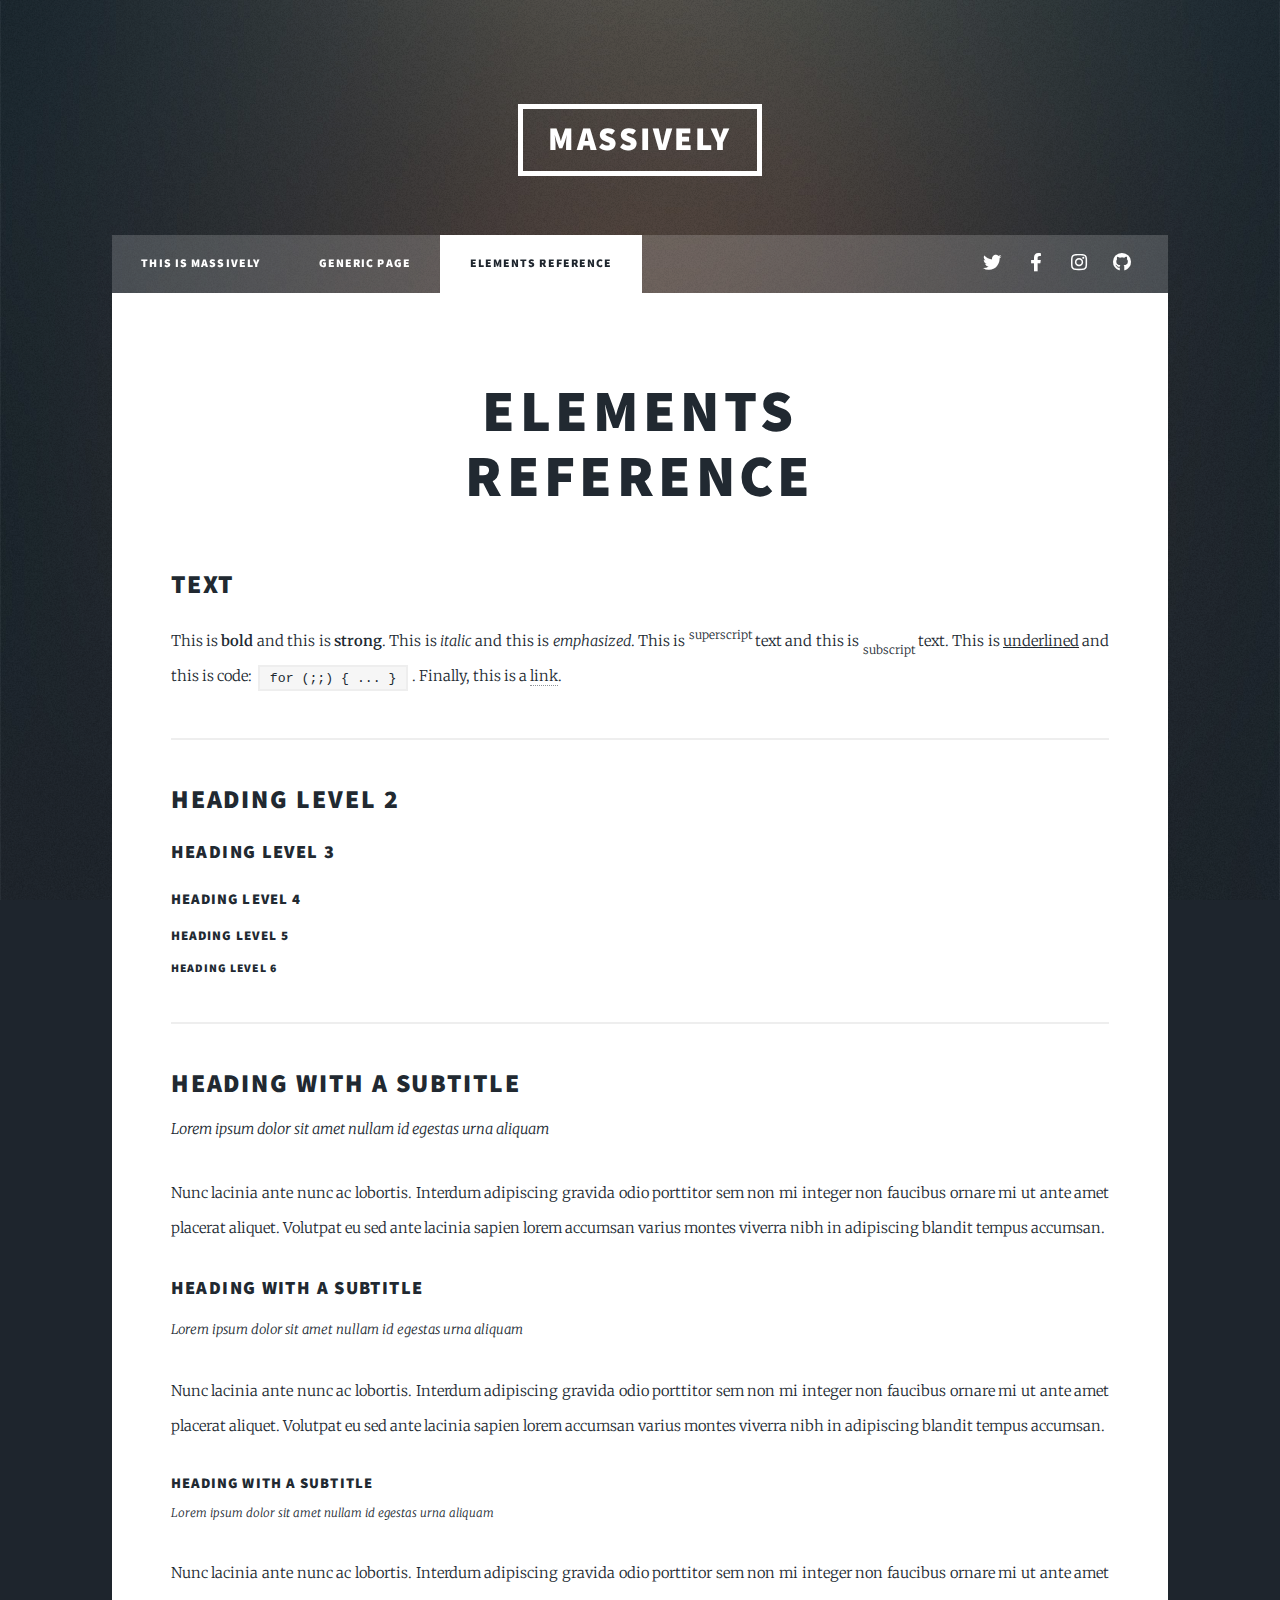
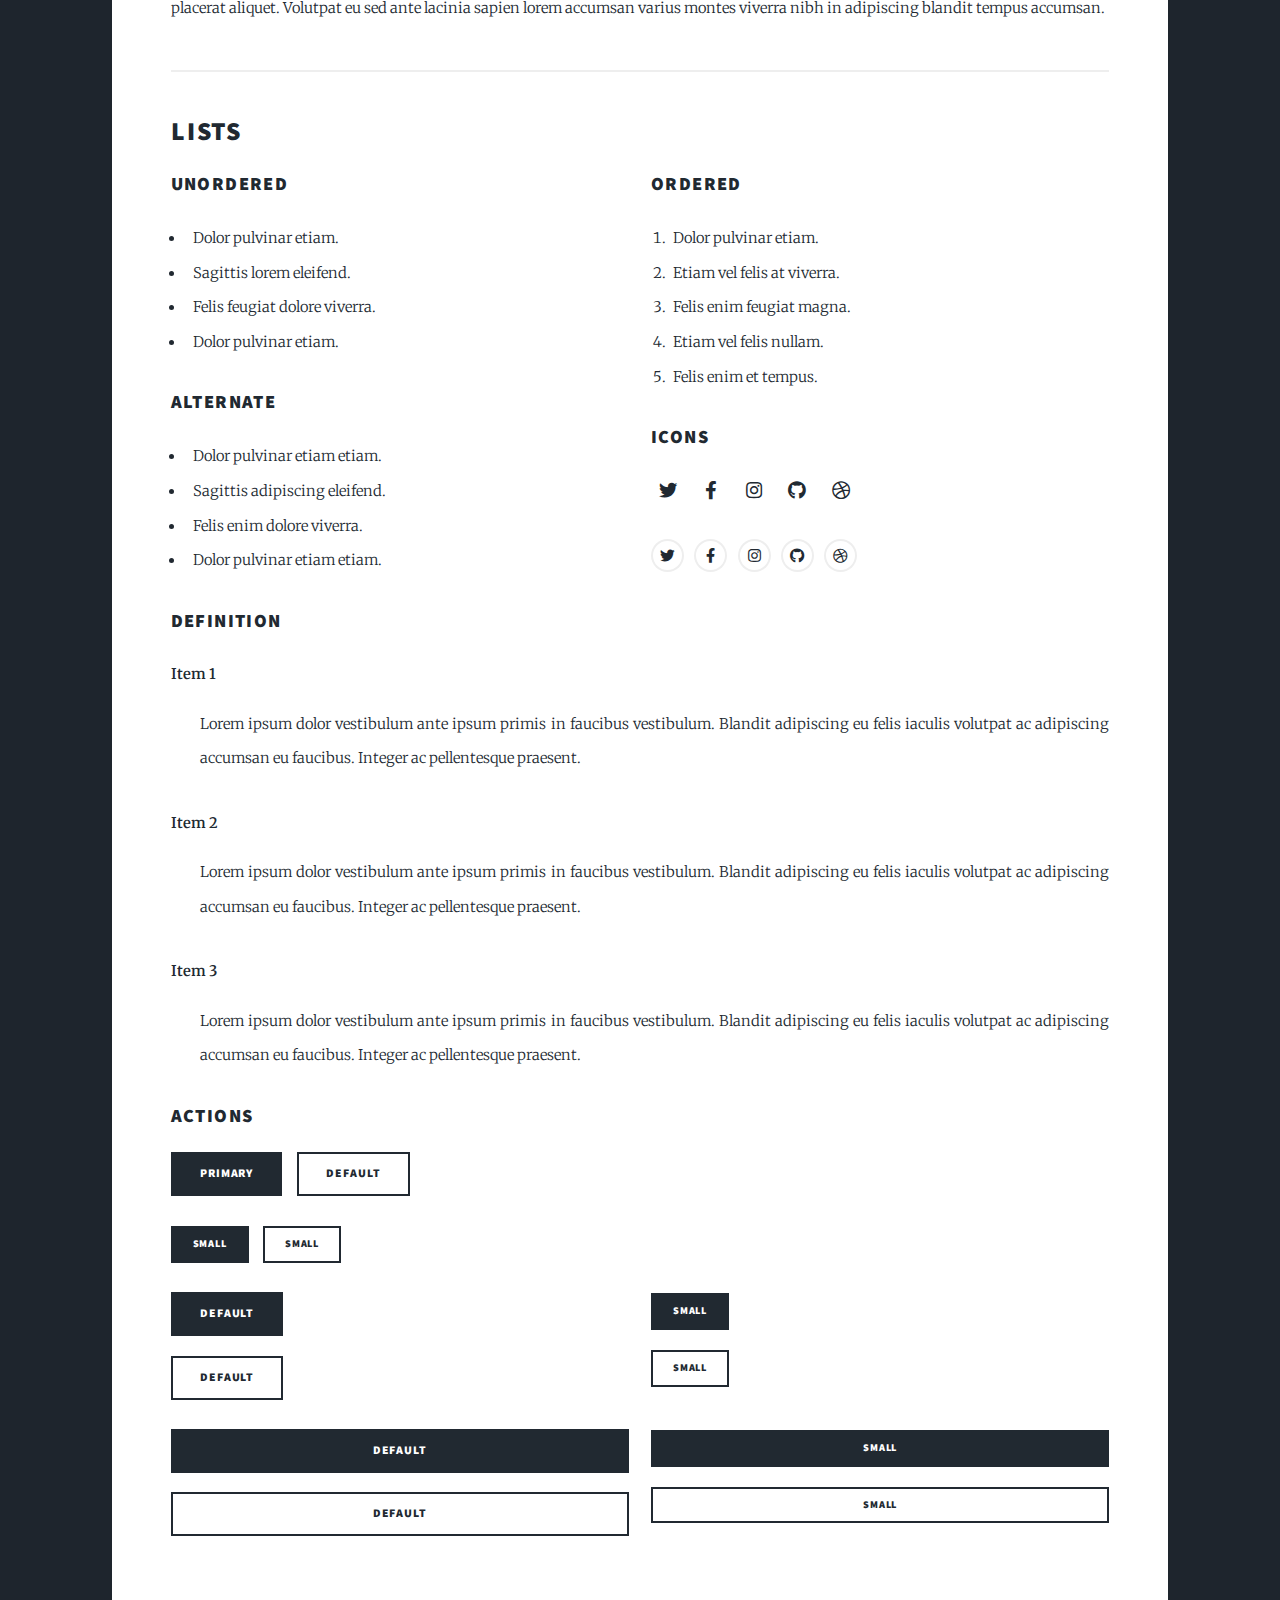
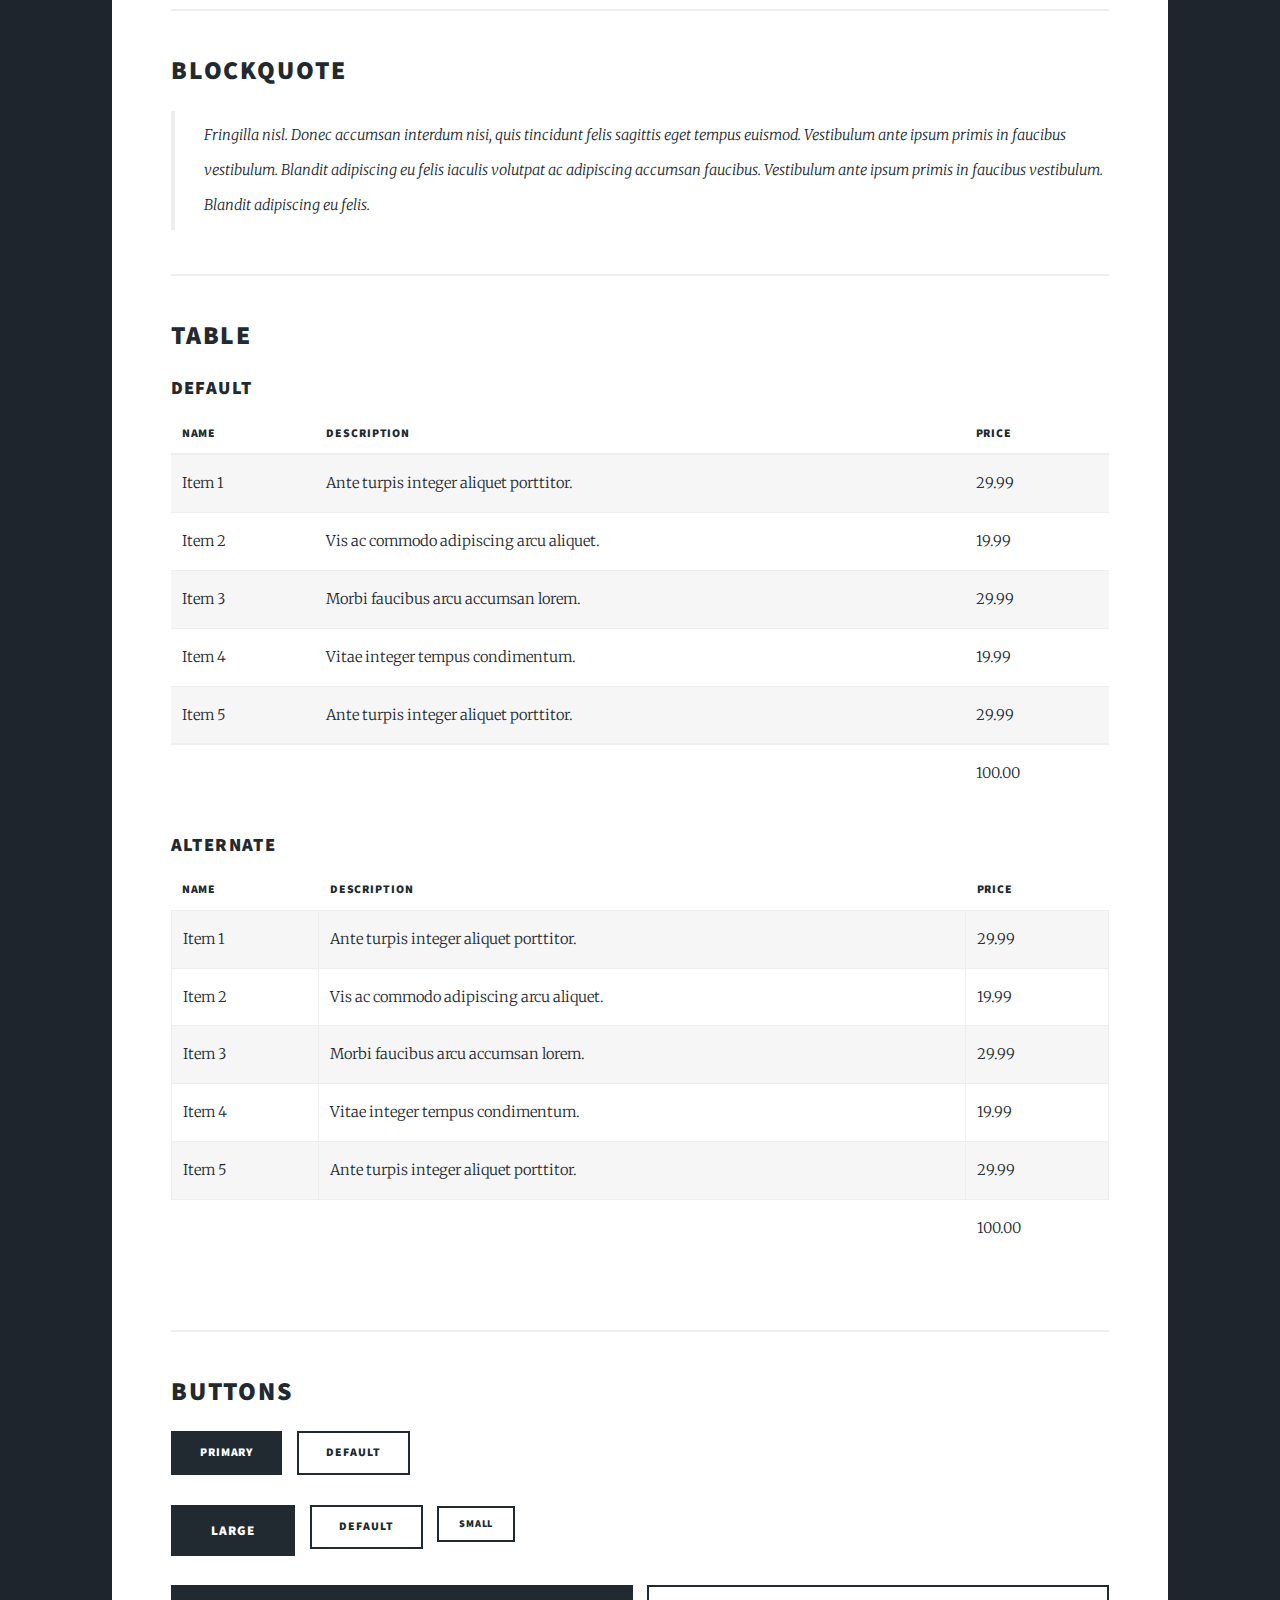
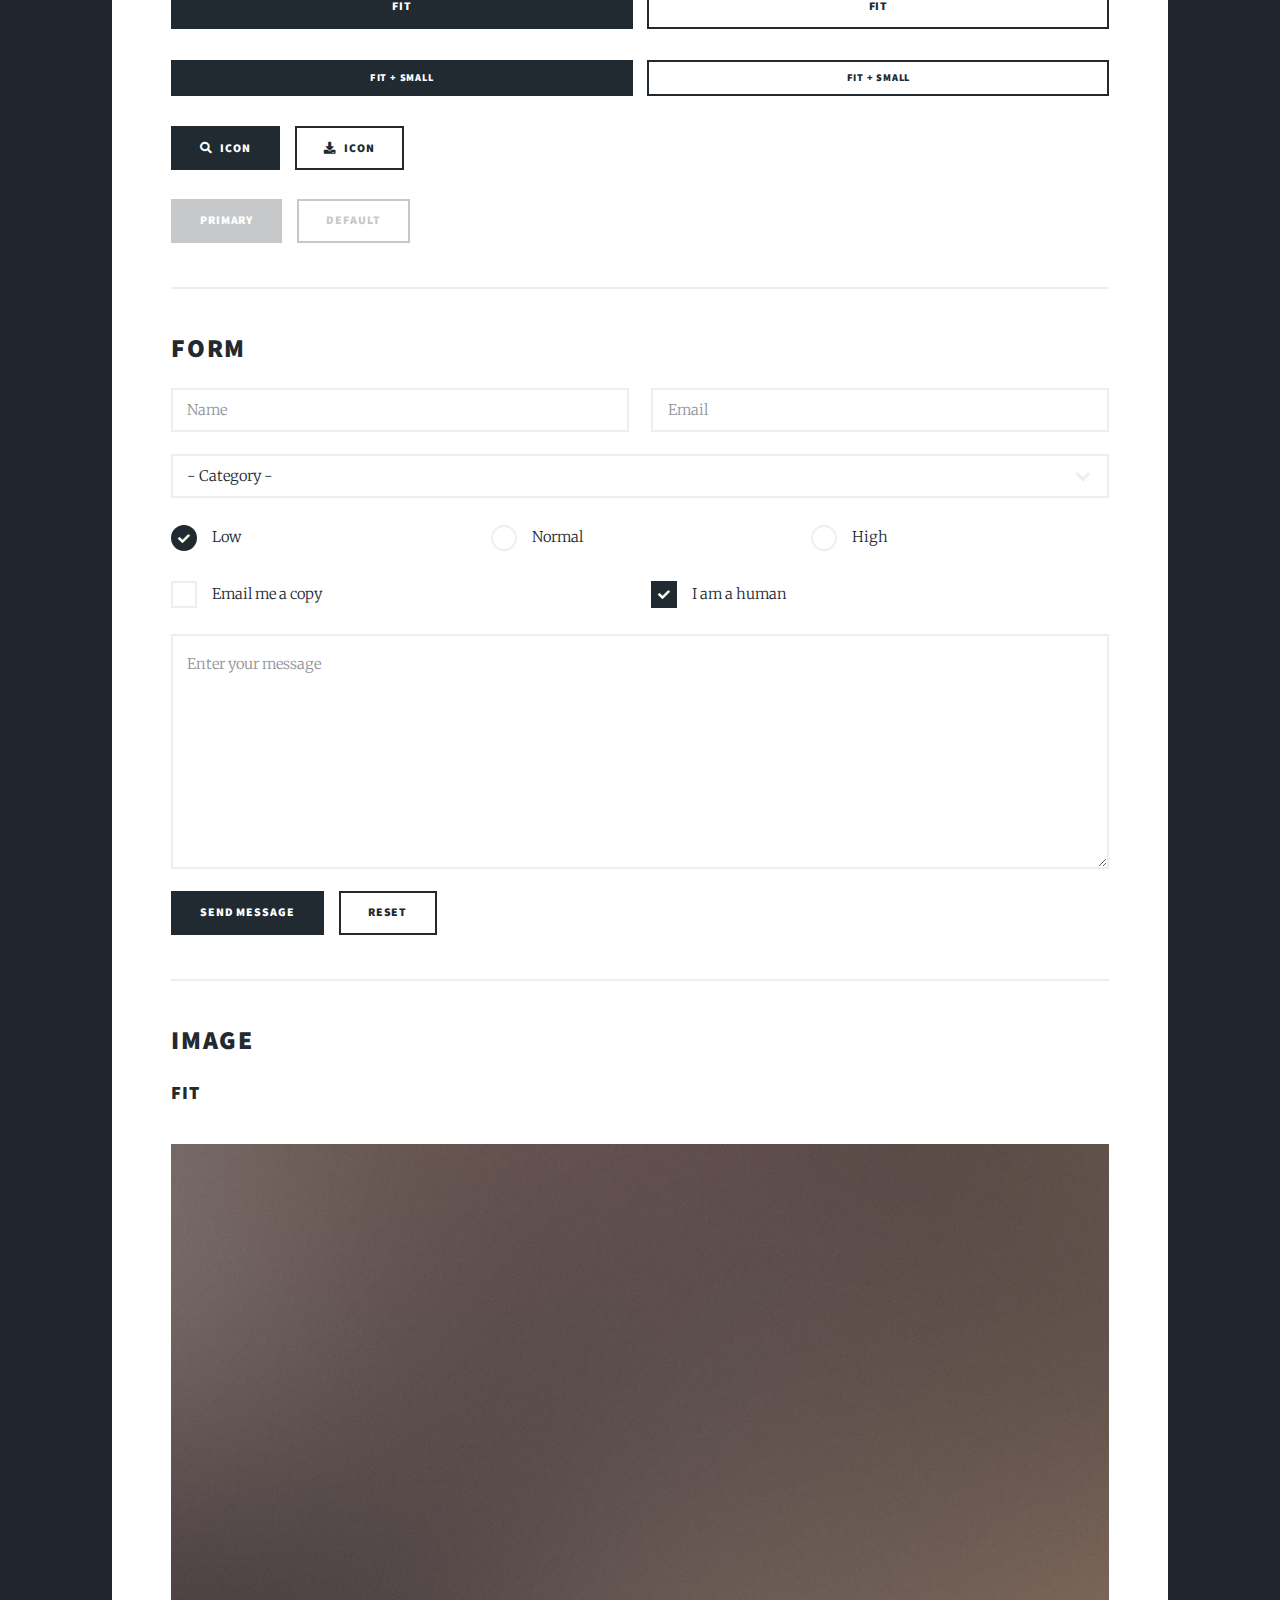
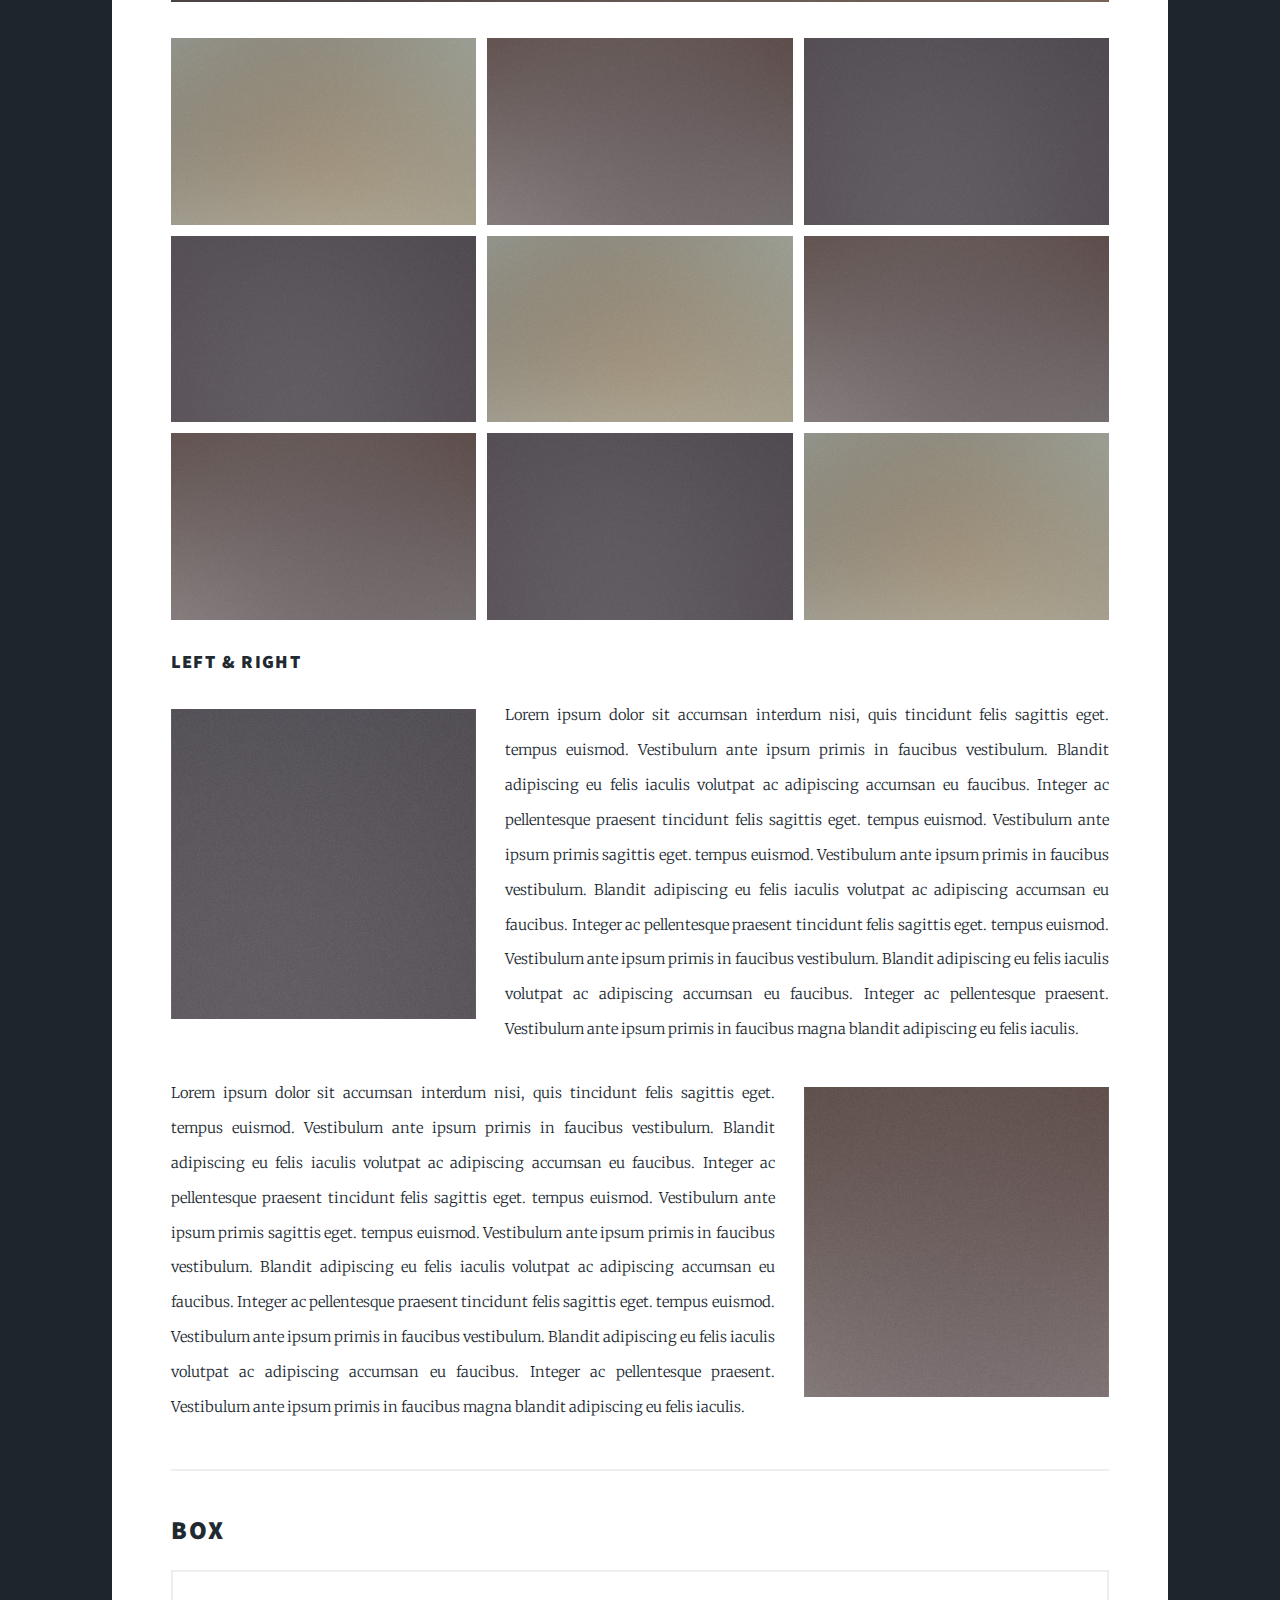
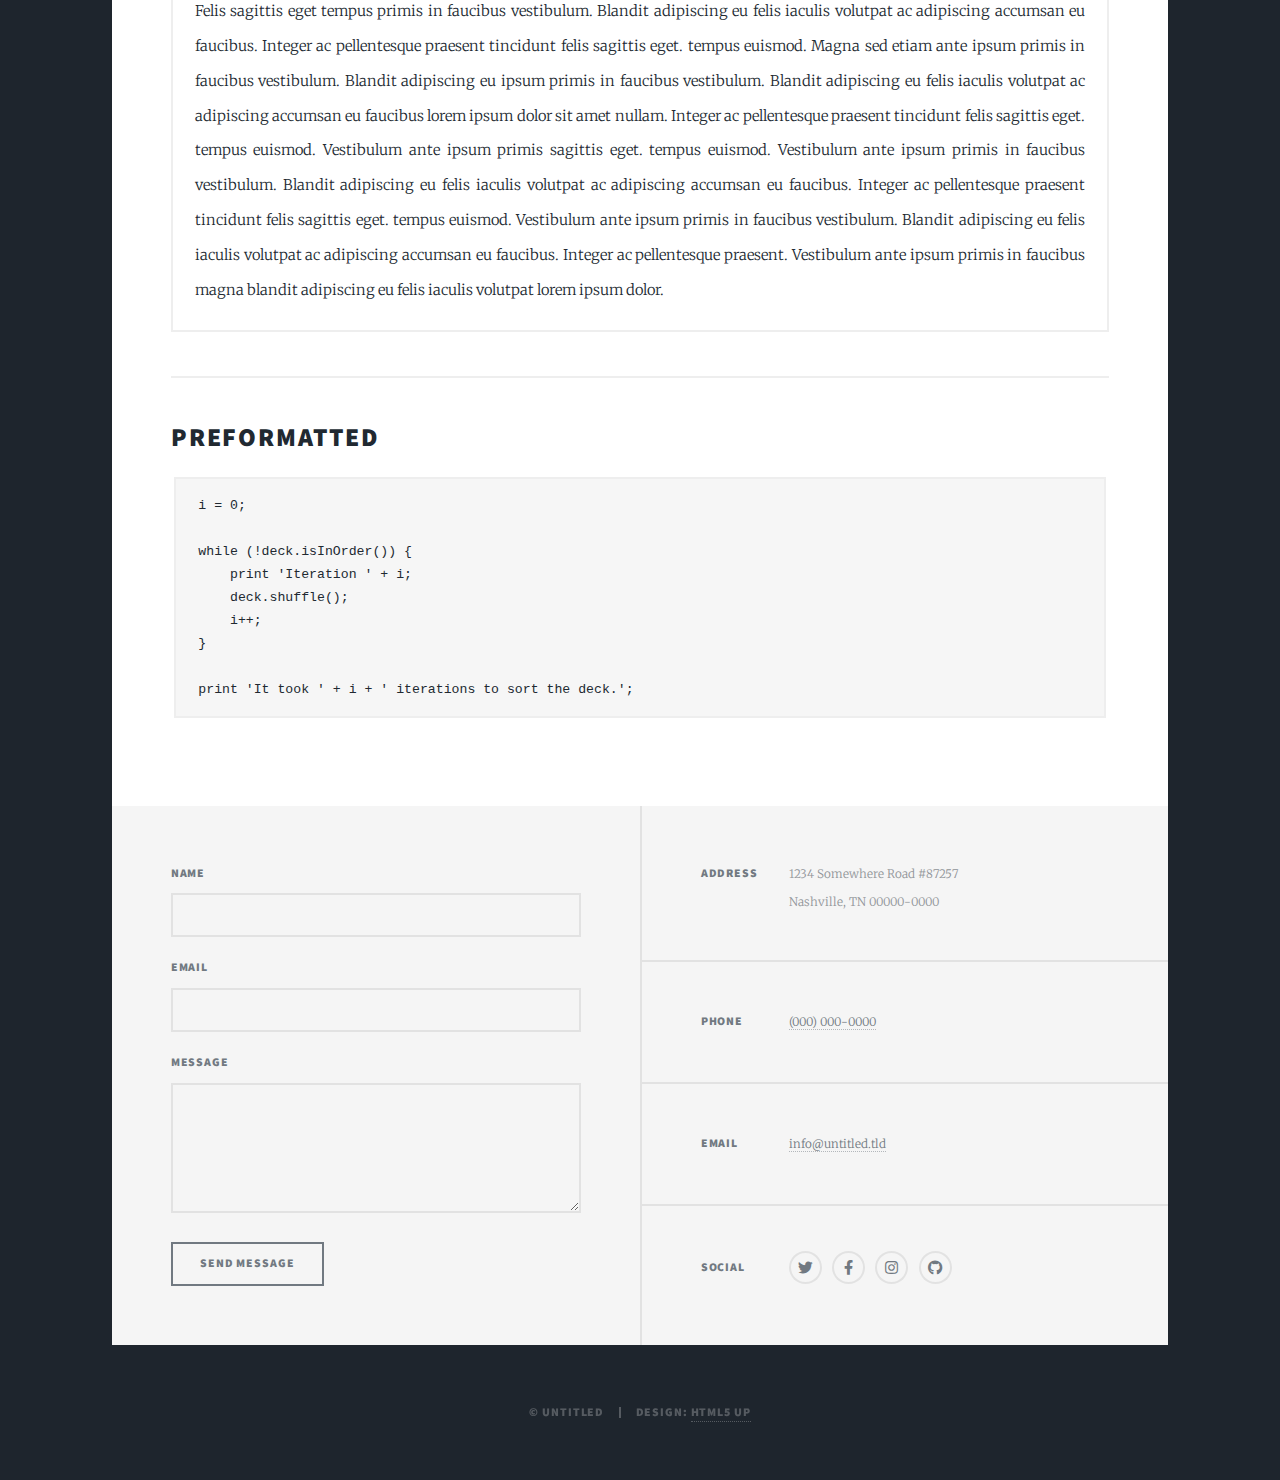
==== elements.html @ 5e53cf65 "initial commit" ====
<!DOCTYPE HTML>
<!--
	Massively by HTML5 UP
	html5up.net | @ajlkn
	Free for personal and commercial use under the CCA 3.0 license (html5up.net/license)
-->
<html>
	<head>
		<title>Elements Reference - Massively by HTML5 UP</title>
		<meta charset="utf-8" />
		<meta name="viewport" content="width=device-width, initial-scale=1, user-scalable=no" />
		<link rel="stylesheet" href="assets/css/main.css" />
		<noscript><link rel="stylesheet" href="assets/css/noscript.css" /></noscript>
	</head>
	<body class="is-preload">

		<!-- Wrapper -->
			<div id="wrapper">

				<!-- Header -->
					<header id="header">
						<a href="index.html" class="logo">Massively</a>
					</header>

				<!-- Nav -->
					<nav id="nav">
						<ul class="links">
							<li><a href="index.html">This is Massively</a></li>
							<li><a href="generic.html">Generic Page</a></li>
							<li class="active"><a href="elements.html">Elements Reference</a></li>
						</ul>
						<ul class="icons">
							<li><a href="#" class="icon brands fa-twitter"><span class="label">Twitter</span></a></li>
							<li><a href="#" class="icon brands fa-facebook-f"><span class="label">Facebook</span></a></li>
							<li><a href="#" class="icon brands fa-instagram"><span class="label">Instagram</span></a></li>
							<li><a href="#" class="icon brands fa-github"><span class="label">GitHub</span></a></li>
						</ul>
					</nav>

				<!-- Main -->
					<div id="main">

						<!-- Post -->
							<section class="post">
								<header class="major">
									<h1>Elements<br />
									Reference</h1>
								</header>

								<!-- Text stuff -->
									<h2>Text</h2>
									<p>This is <b>bold</b> and this is <strong>strong</strong>. This is <i>italic</i> and this is <em>emphasized</em>.
									This is <sup>superscript</sup> text and this is <sub>subscript</sub> text.
									This is <u>underlined</u> and this is code: <code>for (;;) { ... }</code>.
									Finally, this is a <a href="#">link</a>.</p>
									<hr />
									<h2>Heading Level 2</h2>
									<h3>Heading Level 3</h3>
									<h4>Heading Level 4</h4>
									<h5>Heading Level 5</h5>
									<h6>Heading Level 6</h6>
									<hr />
									<header>
										<h2>Heading with a Subtitle</h2>
										<p>Lorem ipsum dolor sit amet nullam id egestas urna aliquam</p>
									</header>
									<p>Nunc lacinia ante nunc ac lobortis. Interdum adipiscing gravida odio porttitor sem non mi integer non faucibus ornare mi ut ante amet placerat aliquet. Volutpat eu sed ante lacinia sapien lorem accumsan varius montes viverra nibh in adipiscing blandit tempus accumsan.</p>
									<header>
										<h3>Heading with a Subtitle</h3>
										<p>Lorem ipsum dolor sit amet nullam id egestas urna aliquam</p>
									</header>
									<p>Nunc lacinia ante nunc ac lobortis. Interdum adipiscing gravida odio porttitor sem non mi integer non faucibus ornare mi ut ante amet placerat aliquet. Volutpat eu sed ante lacinia sapien lorem accumsan varius montes viverra nibh in adipiscing blandit tempus accumsan.</p>
									<header>
										<h4>Heading with a Subtitle</h4>
										<p>Lorem ipsum dolor sit amet nullam id egestas urna aliquam</p>
									</header>
									<p>Nunc lacinia ante nunc ac lobortis. Interdum adipiscing gravida odio porttitor sem non mi integer non faucibus ornare mi ut ante amet placerat aliquet. Volutpat eu sed ante lacinia sapien lorem accumsan varius montes viverra nibh in adipiscing blandit tempus accumsan.</p>

									<hr />

								<!-- Lists -->
									<h2>Lists</h2>
									<div class="row">
										<div class="col-6 col-12-small">

											<h3>Unordered</h3>
											<ul>
												<li>Dolor pulvinar etiam.</li>
												<li>Sagittis lorem eleifend.</li>
												<li>Felis feugiat dolore viverra.</li>
												<li>Dolor pulvinar etiam.</li>
											</ul>

											<h3>Alternate</h3>
											<ul class="alt">
												<li>Dolor pulvinar etiam etiam.</li>
												<li>Sagittis adipiscing eleifend.</li>
												<li>Felis enim dolore viverra.</li>
												<li>Dolor pulvinar etiam etiam.</li>
											</ul>

										</div>
										<div class="col-6 col-12-small">

											<h3>Ordered</h3>
											<ol>
												<li>Dolor pulvinar etiam.</li>
												<li>Etiam vel felis at viverra.</li>
												<li>Felis enim feugiat magna.</li>
												<li>Etiam vel felis nullam.</li>
												<li>Felis enim et tempus.</li>
											</ol>

											<h3>Icons</h3>
											<ul class="icons">
												<li><a href="#" class="icon brands fa-twitter"><span class="label">Twitter</span></a></li>
												<li><a href="#" class="icon brands fa-facebook-f"><span class="label">Facebook</span></a></li>
												<li><a href="#" class="icon brands fa-instagram"><span class="label">Instagram</span></a></li>
												<li><a href="#" class="icon brands fa-github"><span class="label">Github</span></a></li>
												<li><a href="#" class="icon brands fa-dribbble"><span class="label">Dribbble</span></a></li>
											</ul>
											<ul class="icons alt">
												<li><a href="#" class="icon brands alt fa-twitter"><span class="label">Twitter</span></a></li>
												<li><a href="#" class="icon brands alt fa-facebook-f"><span class="label">Facebook</span></a></li>
												<li><a href="#" class="icon brands alt fa-instagram"><span class="label">Instagram</span></a></li>
												<li><a href="#" class="icon brands alt fa-github"><span class="label">Github</span></a></li>
												<li><a href="#" class="icon brands alt fa-dribbble"><span class="label">Dribbble</span></a></li>
											</ul>

										</div>
									</div>
									<h3>Definition</h3>
									<dl>
										<dt>Item 1</dt>
										<dd>
											<p>Lorem ipsum dolor vestibulum ante ipsum primis in faucibus vestibulum. Blandit adipiscing eu felis iaculis volutpat ac adipiscing accumsan eu faucibus. Integer ac pellentesque praesent.</p>
										</dd>
										<dt>Item 2</dt>
										<dd>
											<p>Lorem ipsum dolor vestibulum ante ipsum primis in faucibus vestibulum. Blandit adipiscing eu felis iaculis volutpat ac adipiscing accumsan eu faucibus. Integer ac pellentesque praesent.</p>
										</dd>
										<dt>Item 3</dt>
										<dd>
											<p>Lorem ipsum dolor vestibulum ante ipsum primis in faucibus vestibulum. Blandit adipiscing eu felis iaculis volutpat ac adipiscing accumsan eu faucibus. Integer ac pellentesque praesent.</p>
										</dd>
									</dl>

									<h3>Actions</h3>
									<ul class="actions">
										<li><a href="#" class="button primary">Primary</a></li>
										<li><a href="#" class="button">Default</a></li>
									</ul>
									<ul class="actions small">
										<li><a href="#" class="button primary small">Small</a></li>
										<li><a href="#" class="button small">Small</a></li>
									</ul>
									<div class="row">
										<div class="col-6 col-12-small">
											<ul class="actions stacked">
												<li><a href="#" class="button primary">Default</a></li>
												<li><a href="#" class="button">Default</a></li>
											</ul>
										</div>
										<div class="col-6 col-12-small">
											<ul class="actions stacked">
												<li><a href="#" class="button primary small">Small</a></li>
												<li><a href="#" class="button small">Small</a></li>
											</ul>
										</div>
									</div>
									<div class="row">
										<div class="col-6 col-12-small">
											<ul class="actions stacked">
												<li><a href="#" class="button primary fit">Default</a></li>
												<li><a href="#" class="button fit">Default</a></li>
											</ul>
										</div>
										<div class="col-6 col-12-small">
											<ul class="actions stacked">
												<li><a href="#" class="button primary small fit">Small</a></li>
												<li><a href="#" class="button small fit">Small</a></li>
											</ul>
										</div>
									</div>

									<hr />

								<!-- Blockquote -->
									<h2>Blockquote</h2>
									<blockquote>Fringilla nisl. Donec accumsan interdum nisi, quis tincidunt felis sagittis eget tempus euismod. Vestibulum ante ipsum primis in faucibus vestibulum. Blandit adipiscing eu felis iaculis volutpat ac adipiscing accumsan faucibus. Vestibulum ante ipsum primis in faucibus vestibulum. Blandit adipiscing eu felis.</blockquote>

									<hr />

								<!-- Table -->
									<h2>Table</h2>

									<h3>Default</h3>
									<div class="table-wrapper">
										<table>
											<thead>
												<tr>
													<th>Name</th>
													<th>Description</th>
													<th>Price</th>
												</tr>
											</thead>
											<tbody>
												<tr>
													<td>Item 1</td>
													<td>Ante turpis integer aliquet porttitor.</td>
													<td>29.99</td>
												</tr>
												<tr>
													<td>Item 2</td>
													<td>Vis ac commodo adipiscing arcu aliquet.</td>
													<td>19.99</td>
												</tr>
												<tr>
													<td>Item 3</td>
													<td> Morbi faucibus arcu accumsan lorem.</td>
													<td>29.99</td>
												</tr>
												<tr>
													<td>Item 4</td>
													<td>Vitae integer tempus condimentum.</td>
													<td>19.99</td>
												</tr>
												<tr>
													<td>Item 5</td>
													<td>Ante turpis integer aliquet porttitor.</td>
													<td>29.99</td>
												</tr>
											</tbody>
											<tfoot>
												<tr>
													<td colspan="2"></td>
													<td>100.00</td>
												</tr>
											</tfoot>
										</table>
									</div>

									<h3>Alternate</h3>
									<div class="table-wrapper">
										<table class="alt">
											<thead>
												<tr>
													<th>Name</th>
													<th>Description</th>
													<th>Price</th>
												</tr>
											</thead>
											<tbody>
												<tr>
													<td>Item 1</td>
													<td>Ante turpis integer aliquet porttitor.</td>
													<td>29.99</td>
												</tr>
												<tr>
													<td>Item 2</td>
													<td>Vis ac commodo adipiscing arcu aliquet.</td>
													<td>19.99</td>
												</tr>
												<tr>
													<td>Item 3</td>
													<td> Morbi faucibus arcu accumsan lorem.</td>
													<td>29.99</td>
												</tr>
												<tr>
													<td>Item 4</td>
													<td>Vitae integer tempus condimentum.</td>
													<td>19.99</td>
												</tr>
												<tr>
													<td>Item 5</td>
													<td>Ante turpis integer aliquet porttitor.</td>
													<td>29.99</td>
												</tr>
											</tbody>
											<tfoot>
												<tr>
													<td colspan="2"></td>
													<td>100.00</td>
												</tr>
											</tfoot>
										</table>
									</div>

									<hr />

								<!-- Buttons -->
									<h2>Buttons</h2>
									<ul class="actions">
										<li><a href="#" class="button primary">Primary</a></li>
										<li><a href="#" class="button">Default</a></li>
									</ul>
									<ul class="actions">
										<li><a href="#" class="button primary large">Large</a></li>
										<li><a href="#" class="button">Default</a></li>
										<li><a href="#" class="button small">Small</a></li>
									</ul>
									<ul class="actions fit">
										<li><a href="#" class="button primary fit">Fit</a></li>
										<li><a href="#" class="button fit">Fit</a></li>
									</ul>
									<ul class="actions fit small">
										<li><a href="#" class="button primary fit small">Fit + Small</a></li>
										<li><a href="#" class="button fit small">Fit + Small</a></li>
									</ul>
									<ul class="actions">
										<li><a href="#" class="button primary icon solid fa-search">Icon</a></li>
										<li><a href="#" class="button icon solid fa-download">Icon</a></li>
									</ul>
									<ul class="actions">
										<li><span class="button primary disabled">Primary</span></li>
										<li><span class="button disabled">Default</span></li>
									</ul>

									<hr />

								<!-- Form -->
									<h2>Form</h2>

									<form method="post" action="#">
										<div class="row gtr-uniform">
											<div class="col-6 col-12-xsmall">
												<input type="text" name="demo-name" id="demo-name" value="" placeholder="Name" />
											</div>
											<div class="col-6 col-12-xsmall">
												<input type="email" name="demo-email" id="demo-email" value="" placeholder="Email" />
											</div>
											<!-- Break -->
											<div class="col-12">
												<select name="demo-category" id="demo-category">
													<option value="">- Category -</option>
													<option value="1">Manufacturing</option>
													<option value="1">Shipping</option>
													<option value="1">Administration</option>
													<option value="1">Human Resources</option>
												</select>
											</div>
											<!-- Break -->
											<div class="col-4 col-12-small">
												<input type="radio" id="demo-priority-low" name="demo-priority" checked>
												<label for="demo-priority-low">Low</label>
											</div>
											<div class="col-4 col-12-small">
												<input type="radio" id="demo-priority-normal" name="demo-priority">
												<label for="demo-priority-normal">Normal</label>
											</div>
											<div class="col-4 col-12-small">
												<input type="radio" id="demo-priority-high" name="demo-priority">
												<label for="demo-priority-high">High</label>
											</div>
											<!-- Break -->
											<div class="col-6 col-12-small">
												<input type="checkbox" id="demo-copy" name="demo-copy">
												<label for="demo-copy">Email me a copy</label>
											</div>
											<div class="col-6 col-12-small">
												<input type="checkbox" id="demo-human" name="demo-human" checked>
												<label for="demo-human">I am a human</label>
											</div>
											<!-- Break -->
											<div class="col-12">
												<textarea name="demo-message" id="demo-message" placeholder="Enter your message" rows="6"></textarea>
											</div>
											<!-- Break -->
											<div class="col-12">
												<ul class="actions">
													<li><input type="submit" value="Send Message" class="primary" /></li>
													<li><input type="reset" value="Reset" /></li>
												</ul>
											</div>
										</div>
									</form>

									<hr />

								<!-- Image -->
									<h2>Image</h2>

									<h3>Fit</h3>
									<span class="image fit"><img src="images/pic01.jpg" alt="" /></span>
									<div class="box alt">
										<div class="row gtr-50 gtr-uniform">
											<div class="col-4"><span class="image fit"><img src="images/pic02.jpg" alt="" /></span></div>
											<div class="col-4"><span class="image fit"><img src="images/pic03.jpg" alt="" /></span></div>
											<div class="col-4"><span class="image fit"><img src="images/pic04.jpg" alt="" /></span></div>
											<!-- Break -->
											<div class="col-4"><span class="image fit"><img src="images/pic04.jpg" alt="" /></span></div>
											<div class="col-4"><span class="image fit"><img src="images/pic02.jpg" alt="" /></span></div>
											<div class="col-4"><span class="image fit"><img src="images/pic03.jpg" alt="" /></span></div>
											<!-- Break -->
											<div class="col-4"><span class="image fit"><img src="images/pic03.jpg" alt="" /></span></div>
											<div class="col-4"><span class="image fit"><img src="images/pic04.jpg" alt="" /></span></div>
											<div class="col-4"><span class="image fit"><img src="images/pic02.jpg" alt="" /></span></div>
										</div>
									</div>

									<h3>Left &amp; Right</h3>
									<p><span class="image left"><img src="images/pic08.jpg" alt="" /></span>Lorem ipsum dolor sit accumsan interdum nisi, quis tincidunt felis sagittis eget. tempus euismod. Vestibulum ante ipsum primis in faucibus vestibulum. Blandit adipiscing eu felis iaculis volutpat ac adipiscing accumsan eu faucibus. Integer ac pellentesque praesent tincidunt felis sagittis eget. tempus euismod. Vestibulum ante ipsum primis sagittis eget. tempus euismod. Vestibulum ante ipsum primis in faucibus vestibulum. Blandit adipiscing eu felis iaculis volutpat ac adipiscing accumsan eu faucibus. Integer ac pellentesque praesent tincidunt felis sagittis eget. tempus euismod. Vestibulum ante ipsum primis in faucibus vestibulum. Blandit adipiscing eu felis iaculis volutpat ac adipiscing accumsan eu faucibus. Integer ac pellentesque praesent. Vestibulum ante ipsum primis in faucibus magna blandit adipiscing eu felis iaculis.</p>
									<p><span class="image right"><img src="images/pic09.jpg" alt="" /></span>Lorem ipsum dolor sit accumsan interdum nisi, quis tincidunt felis sagittis eget. tempus euismod. Vestibulum ante ipsum primis in faucibus vestibulum. Blandit adipiscing eu felis iaculis volutpat ac adipiscing accumsan eu faucibus. Integer ac pellentesque praesent tincidunt felis sagittis eget. tempus euismod. Vestibulum ante ipsum primis sagittis eget. tempus euismod. Vestibulum ante ipsum primis in faucibus vestibulum. Blandit adipiscing eu felis iaculis volutpat ac adipiscing accumsan eu faucibus. Integer ac pellentesque praesent tincidunt felis sagittis eget. tempus euismod. Vestibulum ante ipsum primis in faucibus vestibulum. Blandit adipiscing eu felis iaculis volutpat ac adipiscing accumsan eu faucibus. Integer ac pellentesque praesent. Vestibulum ante ipsum primis in faucibus magna blandit adipiscing eu felis iaculis.</p>

									<hr />

								<!-- Box -->
									<h2>Box</h2>
									<div class="box">
										<p>Felis sagittis eget tempus primis in faucibus vestibulum. Blandit adipiscing eu felis iaculis volutpat ac adipiscing accumsan eu faucibus. Integer ac pellentesque praesent tincidunt felis sagittis eget. tempus euismod. Magna sed etiam ante ipsum primis in faucibus vestibulum. Blandit adipiscing eu ipsum primis in faucibus vestibulum. Blandit adipiscing eu felis iaculis volutpat ac adipiscing accumsan eu faucibus lorem ipsum dolor sit amet nullam. Integer ac pellentesque praesent tincidunt felis sagittis eget. tempus euismod. Vestibulum ante ipsum primis sagittis eget. tempus euismod. Vestibulum ante ipsum primis in faucibus vestibulum. Blandit adipiscing eu felis iaculis volutpat ac adipiscing accumsan eu faucibus. Integer ac pellentesque praesent tincidunt felis sagittis eget. tempus euismod. Vestibulum ante ipsum primis in faucibus vestibulum. Blandit adipiscing eu felis iaculis volutpat ac adipiscing accumsan eu faucibus. Integer ac pellentesque praesent. Vestibulum ante ipsum primis in faucibus magna blandit adipiscing eu felis iaculis volutpat lorem ipsum dolor.</p>
									</div>

									<hr />

								<!-- Preformatted Code -->
									<h2>Preformatted</h2>
									<pre><code>i = 0;

while (!deck.isInOrder()) {
    print 'Iteration ' + i;
    deck.shuffle();
    i++;
}

print 'It took ' + i + ' iterations to sort the deck.';
</code></pre>

							</section>

					</div>

				<!-- Footer -->
					<footer id="footer">
						<section>
							<form method="post" action="#">
								<div class="fields">
									<div class="field">
										<label for="name">Name</label>
										<input type="text" name="name" id="name" />
									</div>
									<div class="field">
										<label for="email">Email</label>
										<input type="text" name="email" id="email" />
									</div>
									<div class="field">
										<label for="message">Message</label>
										<textarea name="message" id="message" rows="3"></textarea>
									</div>
								</div>
								<ul class="actions">
									<li><input type="submit" value="Send Message" /></li>
								</ul>
							</form>
						</section>
						<section class="split contact">
							<section class="alt">
								<h3>Address</h3>
								<p>1234 Somewhere Road #87257<br />
								Nashville, TN 00000-0000</p>
							</section>
							<section>
								<h3>Phone</h3>
								<p><a href="#">(000) 000-0000</a></p>
							</section>
							<section>
								<h3>Email</h3>
								<p><a href="#">info@untitled.tld</a></p>
							</section>
							<section>
								<h3>Social</h3>
								<ul class="icons alt">
									<li><a href="#" class="icon brands alt fa-twitter"><span class="label">Twitter</span></a></li>
									<li><a href="#" class="icon brands alt fa-facebook-f"><span class="label">Facebook</span></a></li>
									<li><a href="#" class="icon brands alt fa-instagram"><span class="label">Instagram</span></a></li>
									<li><a href="#" class="icon brands alt fa-github"><span class="label">GitHub</span></a></li>
								</ul>
							</section>
						</section>
					</footer>

				<!-- Copyright -->
					<div id="copyright">
						<ul><li>&copy; Untitled</li><li>Design: <a href="https://html5up.net">HTML5 UP</a></li></ul>
					</div>

			</div>

		<!-- Scripts -->
			<script src="assets/js/jquery.min.js"></script>
			<script src="assets/js/jquery.scrollex.min.js"></script>
			<script src="assets/js/jquery.scrolly.min.js"></script>
			<script src="assets/js/browser.min.js"></script>
			<script src="assets/js/breakpoints.min.js"></script>
			<script src="assets/js/util.js"></script>
			<script src="assets/js/main.js"></script>

	</body>
</html>
---- assets/css/main.css ----
@import url(fontawesome-all.min.css);
@import url("https://fonts.googleapis.com/css?family=Merriweather:300,700,300italic,700italic|Source+Sans+Pro:900");

/*
	Massively by HTML5 UP
	html5up.net | @ajlkn
	Free for personal and commercial use under the CCA 3.0 license (html5up.net/license)
*/

html, body, div, span, applet, object,
iframe, h1, h2, h3, h4, h5, h6, p, blockquote,
pre, a, abbr, acronym, address, big, cite,
code, del, dfn, em, img, ins, kbd, q, s, samp,
small, strike, strong, sub, sup, tt, var, b,
u, i, center, dl, dt, dd, ol, ul, li, fieldset,
form, label, legend, table, caption, tbody,
tfoot, thead, tr, th, td, article, aside,
canvas, details, embed, figure, figcaption,
footer, header, hgroup, menu, nav, output, ruby,
section, summary, time, mark, audio, video {
	margin: 0;
	padding: 0;
	border: 0;
	font-size: 100%;
	font: inherit;
	vertical-align: baseline;}

article, aside, details, figcaption, figure,
footer, header, hgroup, menu, nav, section {
	display: block;}

body {
	line-height: 1;
}

ol, ul {
	list-style: none;
}

blockquote, q {
	quotes: none;
}

	blockquote:before, blockquote:after, q:before, q:after {
		content: '';
		content: none;
	}

table {
	border-collapse: collapse;
	border-spacing: 0;
}

body {
	-webkit-text-size-adjust: none;
}

mark {
	background-color: transparent;
	color: inherit;
}

input::-moz-focus-inner {
	border: 0;
	padding: 0;
}

input, select, textarea {
	-moz-appearance: none;
	-webkit-appearance: none;
	-ms-appearance: none;
	appearance: none;
}

/* Basic */

	@-ms-viewport {
		width: device-width;
	}

	body {
		-ms-overflow-style: scrollbar;
	}

	@media screen and (max-width: 480px) {

		html, body {
			min-width: 320px;
		}

	}

	html {
		box-sizing: border-box;
	}

	*, *:before, *:after {
		box-sizing: inherit;
	}

	body {
		background-color: #1e252d;
	}

		body.is-preload *, body.is-preload *:before, body.is-preload *:after {
			-moz-animation: none !important;
			-webkit-animation: none !important;
			-ms-animation: none !important;
			animation: none !important;
			-moz-transition: none !important;
			-webkit-transition: none !important;
			-ms-transition: none !important;
			transition: none !important;
		}

/* Type */

	html {
		font-size: 16pt;
	}

		@media screen and (max-width: 1680px) {

			html {
				font-size: 12pt;
			}

		}

		@media screen and (max-width: 1280px) {

			html {
				font-size: 11pt;
			}

		}

		@media screen and (max-width: 360px) {

			html {
				font-size: 10pt;
			}

		}

	body {
		color: #212931;
	}

	body, input, select, textarea {
		font-family: "Merriweather", Georgia, serif;
		font-weight: 300;
		font-size: 1rem;
		line-height: 2.375;
	}

	a {
		-moz-transition: color 0.2s ease-in-out, background-color 0.2s ease-in-out, border-color 0.2s ease-in-out, box-shadow 0.2s ease-in-out;
		-webkit-transition: color 0.2s ease-in-out, background-color 0.2s ease-in-out, border-color 0.2s ease-in-out, box-shadow 0.2s ease-in-out;
		-ms-transition: color 0.2s ease-in-out, background-color 0.2s ease-in-out, border-color 0.2s ease-in-out, box-shadow 0.2s ease-in-out;
		transition: color 0.2s ease-in-out, background-color 0.2s ease-in-out, border-color 0.2s ease-in-out, box-shadow 0.2s ease-in-out;
		border-bottom: dotted 1px;
		text-decoration: none;
	}

		a:hover {
			border-bottom-color: transparent;
		}

	strong, b {
		font-weight: 600;
	}

	em, i {
		font-style: italic;
	}

	p {
		text-align: justify;
		margin: 0 0 2rem 0;
	}

	h1, h2, h3, h4, h5, h6 {
		font-family: "Source Sans Pro", Helvetica, sans-serif;
		font-weight: 900;
		line-height: 1.5;
		letter-spacing: 0.075em;
		text-transform: uppercase;
		margin: 0 0 1rem 0;
	}

		h1 a, h2 a, h3 a, h4 a, h5 a, h6 a {
			border-bottom: 0;
			color: inherit;
			text-decoration: none;
		}

	h1 {
		font-size: 4rem;
		line-height: 1.1;
		margin: 0 0 2rem 0;
	}

	h2 {
		font-size: 1.75rem;
		line-height: 1.3;
		margin: 0 0 1.5rem 0;
	}

	h3 {
		font-size: 1.25rem;
		margin: 0 0 1.5rem 0;
	}

	h4 {
		font-size: 1rem;
	}

	h5 {
		font-size: 0.9rem;
	}

	h6 {
		font-size: 0.8rem;
	}

	sub {
		font-size: 0.8rem;
		position: relative;
		top: 0.5rem;
	}

	sup {
		font-size: 0.8rem;
		position: relative;
		top: -0.5rem;
	}

	blockquote {
		border-left: solid 4px;
		font-style: italic;
		margin: 0 0 2rem 0;
		padding: 0.5rem 0 0.5rem 2rem;
	}

	code {
		border: solid 2px;
		font-family: "Courier New", monospace;
		font-size: 0.9rem;
		margin: 0 0.25rem;
		padding: 0.25rem 0.65rem;
	}

	pre {
		-webkit-overflow-scrolling: touch;
		font-family: "Courier New", monospace;
		font-size: 0.9rem;
		margin: 0 0 2rem 0;
	}

		pre code {
			display: block;
			line-height: 1.75;
			padding: 1rem 1.5rem;
			overflow-x: auto;
		}

	hr {
		border: 0;
		border-bottom: solid 2px;
		margin: 3rem 0;
	}

		hr.major {
			margin: 5rem 0;
		}

	.align-left {
		text-align: left;
	}

	.align-center {
		text-align: center;
	}

	.align-right {
		text-align: right;
	}

	input, select, textarea {
		color: #212931;
	}

	a {
		color: #212931;
		border-bottom-color: rgba(33, 41, 49, 0.5);
	}

		a:hover {
			border-bottom-color: transparent;
			color: #18bfef !important;
		}

	strong, b {
		color: #212931;
	}

	h1, h2, h3, h4, h5, h6 {
		color: #212931;
	}

	blockquote {
		border-left-color: #eeeeee;
	}

	code {
		background: rgba(220, 220, 220, 0.25);
		border-color: #eeeeee;
	}

	hr {
		border-bottom-color: #eeeeee;
	}

/* Row */

	.row {
		display: flex;
		flex-wrap: wrap;
		box-sizing: border-box;
		align-items: stretch;
	}

		.row > * {
			box-sizing: border-box;
		}

		.row.gtr-uniform > * > :last-child {
			margin-bottom: 0;
		}

		.row.aln-left {
			justify-content: flex-start;
		}

		.row.aln-center {
			justify-content: center;
		}

		.row.aln-right {
			justify-content: flex-end;
		}

		.row.aln-top {
			align-items: flex-start;
		}

		.row.aln-middle {
			align-items: center;
		}

		.row.aln-bottom {
			align-items: flex-end;
		}

		.row > .imp {
			order: -1;
		}

		.row > .col-1 {
			width: 8.33333%;
		}

		.row > .off-1 {
			margin-left: 8.33333%;
		}

		.row > .col-2 {
			width: 16.66667%;
		}

		.row > .off-2 {
			margin-left: 16.66667%;
		}

		.row > .col-3 {
			width: 25%;
		}

		.row > .off-3 {
			margin-left: 25%;
		}

		.row > .col-4 {
			width: 33.33333%;
		}

		.row > .off-4 {
			margin-left: 33.33333%;
		}

		.row > .col-5 {
			width: 41.66667%;
		}

		.row > .off-5 {
			margin-left: 41.66667%;
		}

		.row > .col-6 {
			width: 50%;
		}

		.row > .off-6 {
			margin-left: 50%;
		}

		.row > .col-7 {
			width: 58.33333%;
		}

		.row > .off-7 {
			margin-left: 58.33333%;
		}

		.row > .col-8 {
			width: 66.66667%;
		}

		.row > .off-8 {
			margin-left: 66.66667%;
		}

		.row > .col-9 {
			width: 75%;
		}

		.row > .off-9 {
			margin-left: 75%;
		}

		.row > .col-10 {
			width: 83.33333%;
		}

		.row > .off-10 {
			margin-left: 83.33333%;
		}

		.row > .col-11 {
			width: 91.66667%;
		}

		.row > .off-11 {
			margin-left: 91.66667%;
		}

		.row > .col-12 {
			width: 100%;
		}

		.row > .off-12 {
			margin-left: 100%;
		}

		.row.gtr-0 {
			margin-top: 0;
			margin-left: 0rem;
		}

			.row.gtr-0 > * {
				padding: 0 0 0 0rem;
			}

			.row.gtr-0.gtr-uniform {
				margin-top: 0rem;
			}

				.row.gtr-0.gtr-uniform > * {
					padding-top: 0rem;
				}

		.row.gtr-25 {
			margin-top: 0;
			margin-left: -0.375rem;
		}

			.row.gtr-25 > * {
				padding: 0 0 0 0.375rem;
			}

			.row.gtr-25.gtr-uniform {
				margin-top: -0.375rem;
			}

				.row.gtr-25.gtr-uniform > * {
					padding-top: 0.375rem;
				}

		.row.gtr-50 {
			margin-top: 0;
			margin-left: -0.75rem;
		}

			.row.gtr-50 > * {
				padding: 0 0 0 0.75rem;
			}

			.row.gtr-50.gtr-uniform {
				margin-top: -0.75rem;
			}

				.row.gtr-50.gtr-uniform > * {
					padding-top: 0.75rem;
				}

		.row {
			margin-top: 0;
			margin-left: -1.5rem;
		}

			.row > * {
				padding: 0 0 0 1.5rem;
			}

			.row.gtr-uniform {
				margin-top: -1.5rem;
			}

				.row.gtr-uniform > * {
					padding-top: 1.5rem;
				}

		.row.gtr-150 {
			margin-top: 0;
			margin-left: -2.25rem;
		}

			.row.gtr-150 > * {
				padding: 0 0 0 2.25rem;
			}

			.row.gtr-150.gtr-uniform {
				margin-top: -2.25rem;
			}

				.row.gtr-150.gtr-uniform > * {
					padding-top: 2.25rem;
				}

		.row.gtr-200 {
			margin-top: 0;
			margin-left: -3rem;
		}

			.row.gtr-200 > * {
				padding: 0 0 0 3rem;
			}

			.row.gtr-200.gtr-uniform {
				margin-top: -3rem;
			}

				.row.gtr-200.gtr-uniform > * {
					padding-top: 3rem;
				}

		@media screen and (max-width: 1680px) {

			.row {
				display: flex;
				flex-wrap: wrap;
				box-sizing: border-box;
				align-items: stretch;
			}

				.row > * {
					box-sizing: border-box;
				}

				.row.gtr-uniform > * > :last-child {
					margin-bottom: 0;
				}

				.row.aln-left {
					justify-content: flex-start;
				}

				.row.aln-center {
					justify-content: center;
				}

				.row.aln-right {
					justify-content: flex-end;
				}

				.row.aln-top {
					align-items: flex-start;
				}

				.row.aln-middle {
					align-items: center;
				}

				.row.aln-bottom {
					align-items: flex-end;
				}

				.row > .imp-xlarge {
					order: -1;
				}

				.row > .col-1-xlarge {
					width: 8.33333%;
				}

				.row > .off-1-xlarge {
					margin-left: 8.33333%;
				}

				.row > .col-2-xlarge {
					width: 16.66667%;
				}

				.row > .off-2-xlarge {
					margin-left: 16.66667%;
				}

				.row > .col-3-xlarge {
					width: 25%;
				}

				.row > .off-3-xlarge {
					margin-left: 25%;
				}

				.row > .col-4-xlarge {
					width: 33.33333%;
				}

				.row > .off-4-xlarge {
					margin-left: 33.33333%;
				}

				.row > .col-5-xlarge {
					width: 41.66667%;
				}

				.row > .off-5-xlarge {
					margin-left: 41.66667%;
				}

				.row > .col-6-xlarge {
					width: 50%;
				}

				.row > .off-6-xlarge {
					margin-left: 50%;
				}

				.row > .col-7-xlarge {
					width: 58.33333%;
				}

				.row > .off-7-xlarge {
					margin-left: 58.33333%;
				}

				.row > .col-8-xlarge {
					width: 66.66667%;
				}

				.row > .off-8-xlarge {
					margin-left: 66.66667%;
				}

				.row > .col-9-xlarge {
					width: 75%;
				}

				.row > .off-9-xlarge {
					margin-left: 75%;
				}

				.row > .col-10-xlarge {
					width: 83.33333%;
				}

				.row > .off-10-xlarge {
					margin-left: 83.33333%;
				}

				.row > .col-11-xlarge {
					width: 91.66667%;
				}

				.row > .off-11-xlarge {
					margin-left: 91.66667%;
				}

				.row > .col-12-xlarge {
					width: 100%;
				}

				.row > .off-12-xlarge {
					margin-left: 100%;
				}

				.row.gtr-0 {
					margin-top: 0;
					margin-left: 0rem;
				}

					.row.gtr-0 > * {
						padding: 0 0 0 0rem;
					}

					.row.gtr-0.gtr-uniform {
						margin-top: 0rem;
					}

						.row.gtr-0.gtr-uniform > * {
							padding-top: 0rem;
						}

				.row.gtr-25 {
					margin-top: 0;
					margin-left: -0.375rem;
				}

					.row.gtr-25 > * {
						padding: 0 0 0 0.375rem;
					}

					.row.gtr-25.gtr-uniform {
						margin-top: -0.375rem;
					}

						.row.gtr-25.gtr-uniform > * {
							padding-top: 0.375rem;
						}

				.row.gtr-50 {
					margin-top: 0;
					margin-left: -0.75rem;
				}

					.row.gtr-50 > * {
						padding: 0 0 0 0.75rem;
					}

					.row.gtr-50.gtr-uniform {
						margin-top: -0.75rem;
					}

						.row.gtr-50.gtr-uniform > * {
							padding-top: 0.75rem;
						}

				.row {
					margin-top: 0;
					margin-left: -1.5rem;
				}

					.row > * {
						padding: 0 0 0 1.5rem;
					}

					.row.gtr-uniform {
						margin-top: -1.5rem;
					}

						.row.gtr-uniform > * {
							padding-top: 1.5rem;
						}

				.row.gtr-150 {
					margin-top: 0;
					margin-left: -2.25rem;
				}

					.row.gtr-150 > * {
						padding: 0 0 0 2.25rem;
					}

					.row.gtr-150.gtr-uniform {
						margin-top: -2.25rem;
					}

						.row.gtr-150.gtr-uniform > * {
							padding-top: 2.25rem;
						}

				.row.gtr-200 {
					margin-top: 0;
					margin-left: -3rem;
				}

					.row.gtr-200 > * {
						padding: 0 0 0 3rem;
					}

					.row.gtr-200.gtr-uniform {
						margin-top: -3rem;
					}

						.row.gtr-200.gtr-uniform > * {
							padding-top: 3rem;
						}

		}

		@media screen and (max-width: 1280px) {

			.row {
				display: flex;
				flex-wrap: wrap;
				box-sizing: border-box;
				align-items: stretch;
			}

				.row > * {
					box-sizing: border-box;
				}

				.row.gtr-uniform > * > :last-child {
					margin-bottom: 0;
				}

				.row.aln-left {
					justify-content: flex-start;
				}

				.row.aln-center {
					justify-content: center;
				}

				.row.aln-right {
					justify-content: flex-end;
				}

				.row.aln-top {
					align-items: flex-start;
				}

				.row.aln-middle {
					align-items: center;
				}

				.row.aln-bottom {
					align-items: flex-end;
				}

				.row > .imp-large {
					order: -1;
				}

				.row > .col-1-large {
					width: 8.33333%;
				}

				.row > .off-1-large {
					margin-left: 8.33333%;
				}

				.row > .col-2-large {
					width: 16.66667%;
				}

				.row > .off-2-large {
					margin-left: 16.66667%;
				}

				.row > .col-3-large {
					width: 25%;
				}

				.row > .off-3-large {
					margin-left: 25%;
				}

				.row > .col-4-large {
					width: 33.33333%;
				}

				.row > .off-4-large {
					margin-left: 33.33333%;
				}

				.row > .col-5-large {
					width: 41.66667%;
				}

				.row > .off-5-large {
					margin-left: 41.66667%;
				}

				.row > .col-6-large {
					width: 50%;
				}

				.row > .off-6-large {
					margin-left: 50%;
				}

				.row > .col-7-large {
					width: 58.33333%;
				}

				.row > .off-7-large {
					margin-left: 58.33333%;
				}

				.row > .col-8-large {
					width: 66.66667%;
				}

				.row > .off-8-large {
					margin-left: 66.66667%;
				}

				.row > .col-9-large {
					width: 75%;
				}

				.row > .off-9-large {
					margin-left: 75%;
				}

				.row > .col-10-large {
					width: 83.33333%;
				}

				.row > .off-10-large {
					margin-left: 83.33333%;
				}

				.row > .col-11-large {
					width: 91.66667%;
				}

				.row > .off-11-large {
					margin-left: 91.66667%;
				}

				.row > .col-12-large {
					width: 100%;
				}

				.row > .off-12-large {
					margin-left: 100%;
				}

				.row.gtr-0 {
					margin-top: 0;
					margin-left: 0rem;
				}

					.row.gtr-0 > * {
						padding: 0 0 0 0rem;
					}

					.row.gtr-0.gtr-uniform {
						margin-top: 0rem;
					}

						.row.gtr-0.gtr-uniform > * {
							padding-top: 0rem;
						}

				.row.gtr-25 {
					margin-top: 0;
					margin-left: -0.375rem;
				}

					.row.gtr-25 > * {
						padding: 0 0 0 0.375rem;
					}

					.row.gtr-25.gtr-uniform {
						margin-top: -0.375rem;
					}

						.row.gtr-25.gtr-uniform > * {
							padding-top: 0.375rem;
						}

				.row.gtr-50 {
					margin-top: 0;
					margin-left: -0.75rem;
				}

					.row.gtr-50 > * {
						padding: 0 0 0 0.75rem;
					}

					.row.gtr-50.gtr-uniform {
						margin-top: -0.75rem;
					}

						.row.gtr-50.gtr-uniform > * {
							padding-top: 0.75rem;
						}

				.row {
					margin-top: 0;
					margin-left: -1.5rem;
				}

					.row > * {
						padding: 0 0 0 1.5rem;
					}

					.row.gtr-uniform {
						margin-top: -1.5rem;
					}

						.row.gtr-uniform > * {
							padding-top: 1.5rem;
						}

				.row.gtr-150 {
					margin-top: 0;
					margin-left: -2.25rem;
				}

					.row.gtr-150 > * {
						padding: 0 0 0 2.25rem;
					}

					.row.gtr-150.gtr-uniform {
						margin-top: -2.25rem;
					}

						.row.gtr-150.gtr-uniform > * {
							padding-top: 2.25rem;
						}

				.row.gtr-200 {
					margin-top: 0;
					margin-left: -3rem;
				}

					.row.gtr-200 > * {
						padding: 0 0 0 3rem;
					}

					.row.gtr-200.gtr-uniform {
						margin-top: -3rem;
					}

						.row.gtr-200.gtr-uniform > * {
							padding-top: 3rem;
						}

		}

		@media screen and (max-width: 980px) {

			.row {
				display: flex;
				flex-wrap: wrap;
				box-sizing: border-box;
				align-items: stretch;
			}

				.row > * {
					box-sizing: border-box;
				}

				.row.gtr-uniform > * > :last-child {
					margin-bottom: 0;
				}

				.row.aln-left {
					justify-content: flex-start;
				}

				.row.aln-center {
					justify-content: center;
				}

				.row.aln-right {
					justify-content: flex-end;
				}

				.row.aln-top {
					align-items: flex-start;
				}

				.row.aln-middle {
					align-items: center;
				}

				.row.aln-bottom {
					align-items: flex-end;
				}

				.row > .imp-medium {
					order: -1;
				}

				.row > .col-1-medium {
					width: 8.33333%;
				}

				.row > .off-1-medium {
					margin-left: 8.33333%;
				}

				.row > .col-2-medium {
					width: 16.66667%;
				}

				.row > .off-2-medium {
					margin-left: 16.66667%;
				}

				.row > .col-3-medium {
					width: 25%;
				}

				.row > .off-3-medium {
					margin-left: 25%;
				}

				.row > .col-4-medium {
					width: 33.33333%;
				}

				.row > .off-4-medium {
					margin-left: 33.33333%;
				}

				.row > .col-5-medium {
					width: 41.66667%;
				}

				.row > .off-5-medium {
					margin-left: 41.66667%;
				}

				.row > .col-6-medium {
					width: 50%;
				}

				.row > .off-6-medium {
					margin-left: 50%;
				}

				.row > .col-7-medium {
					width: 58.33333%;
				}

				.row > .off-7-medium {
					margin-left: 58.33333%;
				}

				.row > .col-8-medium {
					width: 66.66667%;
				}

				.row > .off-8-medium {
					margin-left: 66.66667%;
				}

				.row > .col-9-medium {
					width: 75%;
				}

				.row > .off-9-medium {
					margin-left: 75%;
				}

				.row > .col-10-medium {
					width: 83.33333%;
				}

				.row > .off-10-medium {
					margin-left: 83.33333%;
				}

				.row > .col-11-medium {
					width: 91.66667%;
				}

				.row > .off-11-medium {
					margin-left: 91.66667%;
				}

				.row > .col-12-medium {
					width: 100%;
				}

				.row > .off-12-medium {
					margin-left: 100%;
				}

				.row.gtr-0 {
					margin-top: 0;
					margin-left: 0rem;
				}

					.row.gtr-0 > * {
						padding: 0 0 0 0rem;
					}

					.row.gtr-0.gtr-uniform {
						margin-top: 0rem;
					}

						.row.gtr-0.gtr-uniform > * {
							padding-top: 0rem;
						}

				.row.gtr-25 {
					margin-top: 0;
					margin-left: -0.375rem;
				}

					.row.gtr-25 > * {
						padding: 0 0 0 0.375rem;
					}

					.row.gtr-25.gtr-uniform {
						margin-top: -0.375rem;
					}

						.row.gtr-25.gtr-uniform > * {
							padding-top: 0.375rem;
						}

				.row.gtr-50 {
					margin-top: 0;
					margin-left: -0.75rem;
				}

					.row.gtr-50 > * {
						padding: 0 0 0 0.75rem;
					}

					.row.gtr-50.gtr-uniform {
						margin-top: -0.75rem;
					}

						.row.gtr-50.gtr-uniform > * {
							padding-top: 0.75rem;
						}

				.row {
					margin-top: 0;
					margin-left: -1.5rem;
				}

					.row > * {
						padding: 0 0 0 1.5rem;
					}

					.row.gtr-uniform {
						margin-top: -1.5rem;
					}

						.row.gtr-uniform > * {
							padding-top: 1.5rem;
						}

				.row.gtr-150 {
					margin-top: 0;
					margin-left: -2.25rem;
				}

					.row.gtr-150 > * {
						padding: 0 0 0 2.25rem;
					}

					.row.gtr-150.gtr-uniform {
						margin-top: -2.25rem;
					}

						.row.gtr-150.gtr-uniform > * {
							padding-top: 2.25rem;
						}

				.row.gtr-200 {
					margin-top: 0;
					margin-left: -3rem;
				}

					.row.gtr-200 > * {
						padding: 0 0 0 3rem;
					}

					.row.gtr-200.gtr-uniform {
						margin-top: -3rem;
					}

						.row.gtr-200.gtr-uniform > * {
							padding-top: 3rem;
						}

		}

		@media screen and (max-width: 736px) {

			.row {
				display: flex;
				flex-wrap: wrap;
				box-sizing: border-box;
				align-items: stretch;
			}

				.row > * {
					box-sizing: border-box;
				}

				.row.gtr-uniform > * > :last-child {
					margin-bottom: 0;
				}

				.row.aln-left {
					justify-content: flex-start;
				}

				.row.aln-center {
					justify-content: center;
				}

				.row.aln-right {
					justify-content: flex-end;
				}

				.row.aln-top {
					align-items: flex-start;
				}

				.row.aln-middle {
					align-items: center;
				}

				.row.aln-bottom {
					align-items: flex-end;
				}

				.row > .imp-small {
					order: -1;
				}

				.row > .col-1-small {
					width: 8.33333%;
				}

				.row > .off-1-small {
					margin-left: 8.33333%;
				}

				.row > .col-2-small {
					width: 16.66667%;
				}

				.row > .off-2-small {
					margin-left: 16.66667%;
				}

				.row > .col-3-small {
					width: 25%;
				}

				.row > .off-3-small {
					margin-left: 25%;
				}

				.row > .col-4-small {
					width: 33.33333%;
				}

				.row > .off-4-small {
					margin-left: 33.33333%;
				}

				.row > .col-5-small {
					width: 41.66667%;
				}

				.row > .off-5-small {
					margin-left: 41.66667%;
				}

				.row > .col-6-small {
					width: 50%;
				}

				.row > .off-6-small {
					margin-left: 50%;
				}

				.row > .col-7-small {
					width: 58.33333%;
				}

				.row > .off-7-small {
					margin-left: 58.33333%;
				}

				.row > .col-8-small {
					width: 66.66667%;
				}

				.row > .off-8-small {
					margin-left: 66.66667%;
				}

				.row > .col-9-small {
					width: 75%;
				}

				.row > .off-9-small {
					margin-left: 75%;
				}

				.row > .col-10-small {
					width: 83.33333%;
				}

				.row > .off-10-small {
					margin-left: 83.33333%;
				}

				.row > .col-11-small {
					width: 91.66667%;
				}

				.row > .off-11-small {
					margin-left: 91.66667%;
				}

				.row > .col-12-small {
					width: 100%;
				}

				.row > .off-12-small {
					margin-left: 100%;
				}

				.row.gtr-0 {
					margin-top: 0;
					margin-left: 0rem;
				}

					.row.gtr-0 > * {
						padding: 0 0 0 0rem;
					}

					.row.gtr-0.gtr-uniform {
						margin-top: 0rem;
					}

						.row.gtr-0.gtr-uniform > * {
							padding-top: 0rem;
						}

				.row.gtr-25 {
					margin-top: 0;
					margin-left: -0.375rem;
				}

					.row.gtr-25 > * {
						padding: 0 0 0 0.375rem;
					}

					.row.gtr-25.gtr-uniform {
						margin-top: -0.375rem;
					}

						.row.gtr-25.gtr-uniform > * {
							padding-top: 0.375rem;
						}

				.row.gtr-50 {
					margin-top: 0;
					margin-left: -0.75rem;
				}

					.row.gtr-50 > * {
						padding: 0 0 0 0.75rem;
					}

					.row.gtr-50.gtr-uniform {
						margin-top: -0.75rem;
					}

						.row.gtr-50.gtr-uniform > * {
							padding-top: 0.75rem;
						}

				.row {
					margin-top: 0;
					margin-left: -1.5rem;
				}

					.row > * {
						padding: 0 0 0 1.5rem;
					}

					.row.gtr-uniform {
						margin-top: -1.5rem;
					}

						.row.gtr-uniform > * {
							padding-top: 1.5rem;
						}

				.row.gtr-150 {
					margin-top: 0;
					margin-left: -2.25rem;
				}

					.row.gtr-150 > * {
						padding: 0 0 0 2.25rem;
					}

					.row.gtr-150.gtr-uniform {
						margin-top: -2.25rem;
					}

						.row.gtr-150.gtr-uniform > * {
							padding-top: 2.25rem;
						}

				.row.gtr-200 {
					margin-top: 0;
					margin-left: -3rem;
				}

					.row.gtr-200 > * {
						padding: 0 0 0 3rem;
					}

					.row.gtr-200.gtr-uniform {
						margin-top: -3rem;
					}

						.row.gtr-200.gtr-uniform > * {
							padding-top: 3rem;
						}

		}

		@media screen and (max-width: 480px) {

			.row {
				display: flex;
				flex-wrap: wrap;
				box-sizing: border-box;
				align-items: stretch;
			}

				.row > * {
					box-sizing: border-box;
				}

				.row.gtr-uniform > * > :last-child {
					margin-bottom: 0;
				}

				.row.aln-left {
					justify-content: flex-start;
				}

				.row.aln-center {
					justify-content: center;
				}

				.row.aln-right {
					justify-content: flex-end;
				}

				.row.aln-top {
					align-items: flex-start;
				}

				.row.aln-middle {
					align-items: center;
				}

				.row.aln-bottom {
					align-items: flex-end;
				}

				.row > .imp-xsmall {
					order: -1;
				}

				.row > .col-1-xsmall {
					width: 8.33333%;
				}

				.row > .off-1-xsmall {
					margin-left: 8.33333%;
				}

				.row > .col-2-xsmall {
					width: 16.66667%;
				}

				.row > .off-2-xsmall {
					margin-left: 16.66667%;
				}

				.row > .col-3-xsmall {
					width: 25%;
				}

				.row > .off-3-xsmall {
					margin-left: 25%;
				}

				.row > .col-4-xsmall {
					width: 33.33333%;
				}

				.row > .off-4-xsmall {
					margin-left: 33.33333%;
				}

				.row > .col-5-xsmall {
					width: 41.66667%;
				}

				.row > .off-5-xsmall {
					margin-left: 41.66667%;
				}

				.row > .col-6-xsmall {
					width: 50%;
				}

				.row > .off-6-xsmall {
					margin-left: 50%;
				}

				.row > .col-7-xsmall {
					width: 58.33333%;
				}

				.row > .off-7-xsmall {
					margin-left: 58.33333%;
				}

				.row > .col-8-xsmall {
					width: 66.66667%;
				}

				.row > .off-8-xsmall {
					margin-left: 66.66667%;
				}

				.row > .col-9-xsmall {
					width: 75%;
				}

				.row > .off-9-xsmall {
					margin-left: 75%;
				}

				.row > .col-10-xsmall {
					width: 83.33333%;
				}

				.row > .off-10-xsmall {
					margin-left: 83.33333%;
				}

				.row > .col-11-xsmall {
					width: 91.66667%;
				}

				.row > .off-11-xsmall {
					margin-left: 91.66667%;
				}

				.row > .col-12-xsmall {
					width: 100%;
				}

				.row > .off-12-xsmall {
					margin-left: 100%;
				}

				.row.gtr-0 {
					margin-top: 0;
					margin-left: 0rem;
				}

					.row.gtr-0 > * {
						padding: 0 0 0 0rem;
					}

					.row.gtr-0.gtr-uniform {
						margin-top: 0rem;
					}

						.row.gtr-0.gtr-uniform > * {
							padding-top: 0rem;
						}

				.row.gtr-25 {
					margin-top: 0;
					margin-left: -0.375rem;
				}

					.row.gtr-25 > * {
						padding: 0 0 0 0.375rem;
					}

					.row.gtr-25.gtr-uniform {
						margin-top: -0.375rem;
					}

						.row.gtr-25.gtr-uniform > * {
							padding-top: 0.375rem;
						}

				.row.gtr-50 {
					margin-top: 0;
					margin-left: -0.75rem;
				}

					.row.gtr-50 > * {
						padding: 0 0 0 0.75rem;
					}

					.row.gtr-50.gtr-uniform {
						margin-top: -0.75rem;
					}

						.row.gtr-50.gtr-uniform > * {
							padding-top: 0.75rem;
						}

				.row {
					margin-top: 0;
					margin-left: -1.5rem;
				}

					.row > * {
						padding: 0 0 0 1.5rem;
					}

					.row.gtr-uniform {
						margin-top: -1.5rem;
					}

						.row.gtr-uniform > * {
							padding-top: 1.5rem;
						}

				.row.gtr-150 {
					margin-top: 0;
					margin-left: -2.25rem;
				}

					.row.gtr-150 > * {
						padding: 0 0 0 2.25rem;
					}

					.row.gtr-150.gtr-uniform {
						margin-top: -2.25rem;
					}

						.row.gtr-150.gtr-uniform > * {
							padding-top: 2.25rem;
						}

				.row.gtr-200 {
					margin-top: 0;
					margin-left: -3rem;
				}

					.row.gtr-200 > * {
						padding: 0 0 0 3rem;
					}

					.row.gtr-200.gtr-uniform {
						margin-top: -3rem;
					}

						.row.gtr-200.gtr-uniform > * {
							padding-top: 3rem;
						}

		}

		@media screen and (max-width: 360px) {

			.row {
				display: flex;
				flex-wrap: wrap;
				box-sizing: border-box;
				align-items: stretch;
			}

				.row > * {
					box-sizing: border-box;
				}

				.row.gtr-uniform > * > :last-child {
					margin-bottom: 0;
				}

				.row.aln-left {
					justify-content: flex-start;
				}

				.row.aln-center {
					justify-content: center;
				}

				.row.aln-right {
					justify-content: flex-end;
				}

				.row.aln-top {
					align-items: flex-start;
				}

				.row.aln-middle {
					align-items: center;
				}

				.row.aln-bottom {
					align-items: flex-end;
				}

				.row > .imp-xxsmall {
					order: -1;
				}

				.row > .col-1-xxsmall {
					width: 8.33333%;
				}

				.row > .off-1-xxsmall {
					margin-left: 8.33333%;
				}

				.row > .col-2-xxsmall {
					width: 16.66667%;
				}

				.row > .off-2-xxsmall {
					margin-left: 16.66667%;
				}

				.row > .col-3-xxsmall {
					width: 25%;
				}

				.row > .off-3-xxsmall {
					margin-left: 25%;
				}

				.row > .col-4-xxsmall {
					width: 33.33333%;
				}

				.row > .off-4-xxsmall {
					margin-left: 33.33333%;
				}

				.row > .col-5-xxsmall {
					width: 41.66667%;
				}

				.row > .off-5-xxsmall {
					margin-left: 41.66667%;
				}

				.row > .col-6-xxsmall {
					width: 50%;
				}

				.row > .off-6-xxsmall {
					margin-left: 50%;
				}

				.row > .col-7-xxsmall {
					width: 58.33333%;
				}

				.row > .off-7-xxsmall {
					margin-left: 58.33333%;
				}

				.row > .col-8-xxsmall {
					width: 66.66667%;
				}

				.row > .off-8-xxsmall {
					margin-left: 66.66667%;
				}

				.row > .col-9-xxsmall {
					width: 75%;
				}

				.row > .off-9-xxsmall {
					margin-left: 75%;
				}

				.row > .col-10-xxsmall {
					width: 83.33333%;
				}

				.row > .off-10-xxsmall {
					margin-left: 83.33333%;
				}

				.row > .col-11-xxsmall {
					width: 91.66667%;
				}

				.row > .off-11-xxsmall {
					margin-left: 91.66667%;
				}

				.row > .col-12-xxsmall {
					width: 100%;
				}

				.row > .off-12-xxsmall {
					margin-left: 100%;
				}

				.row.gtr-0 {
					margin-top: 0;
					margin-left: 0rem;
				}

					.row.gtr-0 > * {
						padding: 0 0 0 0rem;
					}

					.row.gtr-0.gtr-uniform {
						margin-top: 0rem;
					}

						.row.gtr-0.gtr-uniform > * {
							padding-top: 0rem;
						}

				.row.gtr-25 {
					margin-top: 0;
					margin-left: -0.375rem;
				}

					.row.gtr-25 > * {
						padding: 0 0 0 0.375rem;
					}

					.row.gtr-25.gtr-uniform {
						margin-top: -0.375rem;
					}

						.row.gtr-25.gtr-uniform > * {
							padding-top: 0.375rem;
						}

				.row.gtr-50 {
					margin-top: 0;
					margin-left: -0.75rem;
				}

					.row.gtr-50 > * {
						padding: 0 0 0 0.75rem;
					}

					.row.gtr-50.gtr-uniform {
						margin-top: -0.75rem;
					}

						.row.gtr-50.gtr-uniform > * {
							padding-top: 0.75rem;
						}

				.row {
					margin-top: 0;
					margin-left: -1.5rem;
				}

					.row > * {
						padding: 0 0 0 1.5rem;
					}

					.row.gtr-uniform {
						margin-top: -1.5rem;
					}

						.row.gtr-uniform > * {
							padding-top: 1.5rem;
						}

				.row.gtr-150 {
					margin-top: 0;
					margin-left: -2.25rem;
				}

					.row.gtr-150 > * {
						padding: 0 0 0 2.25rem;
					}

					.row.gtr-150.gtr-uniform {
						margin-top: -2.25rem;
					}

						.row.gtr-150.gtr-uniform > * {
							padding-top: 2.25rem;
						}

				.row.gtr-200 {
					margin-top: 0;
					margin-left: -3rem;
				}

					.row.gtr-200 > * {
						padding: 0 0 0 3rem;
					}

					.row.gtr-200.gtr-uniform {
						margin-top: -3rem;
					}

						.row.gtr-200.gtr-uniform > * {
							padding-top: 3rem;
						}

		}

/* Box */

	.box {
		border: solid 2px;
		margin-bottom: 2rem;
		padding: 1.5rem;
	}

		.box > :last-child,
		.box > :last-child > :last-child,
		.box > :last-child > :last-child > :last-child {
			margin-bottom: 0;
		}

		.box.alt {
			border: 0;
			border-radius: 0;
			padding: 0;
		}

	.box {
		border-color: #eeeeee;
	}

/* Button */

	input[type="submit"],
	input[type="reset"],
	input[type="button"],
	button,
	.button {
		-moz-appearance: none;
		-webkit-appearance: none;
		-ms-appearance: none;
		appearance: none;
		-moz-transition: background-color 0.2s ease-in-out, box-shadow 0.2s ease-in-out, color 0.2s ease-in-out;
		-webkit-transition: background-color 0.2s ease-in-out, box-shadow 0.2s ease-in-out, color 0.2s ease-in-out;
		-ms-transition: background-color 0.2s ease-in-out, box-shadow 0.2s ease-in-out, color 0.2s ease-in-out;
		transition: background-color 0.2s ease-in-out, box-shadow 0.2s ease-in-out, color 0.2s ease-in-out;
		border: 0;
		border-radius: 0;
		cursor: pointer;
		display: inline-block;
		font-family: "Source Sans Pro", Helvetica, sans-serif;
		font-size: 0.8rem;
		font-weight: 900;
		letter-spacing: 0.075em;
		height: 3rem;
		line-height: 3rem;
		padding: 0 2rem;
		text-align: center;
		text-decoration: none;
		text-transform: uppercase;
		white-space: nowrap;
	}

		input[type="submit"].icon:before,
		input[type="reset"].icon:before,
		input[type="button"].icon:before,
		button.icon:before,
		.button.icon:before {
			margin-right: 0.5rem;
		}

		input[type="submit"].icon.solo,
		input[type="reset"].icon.solo,
		input[type="button"].icon.solo,
		button.icon.solo,
		.button.icon.solo {
			position: relative;
			width: 4rem;
			height: 4rem;
			line-height: 4rem;
			border-radius: 4rem;
			text-indent: 4rem;
			overflow: hidden;
			padding: 0;
			white-space: nowrap;
		}

			input[type="submit"].icon.solo:before,
			input[type="reset"].icon.solo:before,
			input[type="button"].icon.solo:before,
			button.icon.solo:before,
			.button.icon.solo:before {
				position: absolute;
				display: block;
				top: 0;
				left: 0;
				width: inherit;
				height: inherit;
				line-height: inherit;
				font-size: 1.25rem;
				margin-right: 0;
				text-align: center;
				text-indent: 0;
			}

		input[type="submit"].fit,
		input[type="reset"].fit,
		input[type="button"].fit,
		button.fit,
		.button.fit {
			width: 100%;
		}

		input[type="submit"].small,
		input[type="reset"].small,
		input[type="button"].small,
		button.small,
		.button.small {
			font-size: 0.7rem;
			height: 2.5rem;
			line-height: 2.5rem;
			padding: 0 1.5rem;
		}

		input[type="submit"].large,
		input[type="reset"].large,
		input[type="button"].large,
		button.large,
		.button.large {
			font-size: 0.9rem;
			height: 3.5rem;
			line-height: 3.5rem;
			padding: 0 2.75rem;
		}

		@media screen and (max-width: 980px) {

			input[type="submit"],
			input[type="reset"],
			input[type="button"],
			button,
			.button {
				font-size: 0.9rem;
				height: 3.25rem;
				line-height: 3.25rem;
			}

				input[type="submit"].large,
				input[type="reset"].large,
				input[type="button"].large,
				button.large,
				.button.large {
					font-size: 1rem;
					height: 3.75rem;
					line-height: 3.75rem;
				}

		}

		input[type="submit"].disabled, input[type="submit"]:disabled,
		input[type="reset"].disabled,
		input[type="reset"]:disabled,
		input[type="button"].disabled,
		input[type="button"]:disabled,
		button.disabled,
		button:disabled,
		.button.disabled,
		.button:disabled {
			pointer-events: none;
			opacity: 0.25;
		}

	input[type="submit"],
	input[type="reset"],
	input[type="button"],
	button,
	.button {
		background-color: transparent;
		box-shadow: inset 0 0 0 2px #212931;
		color: #212931 !important;
	}

		input[type="submit"]:hover,
		input[type="reset"]:hover,
		input[type="button"]:hover,
		button:hover,
		.button:hover {
			box-shadow: inset 0 0 0 2px #18bfef;
			color: #18bfef !important;
		}

		input[type="submit"].primary,
		input[type="reset"].primary,
		input[type="button"].primary,
		button.primary,
		.button.primary {
			background-color: #212931;
			box-shadow: none;
			color: #ffffff !important;
		}

			input[type="submit"].primary:hover,
			input[type="reset"].primary:hover,
			input[type="button"].primary:hover,
			button.primary:hover,
			.button.primary:hover {
				background-color: #18bfef;
			}

/* Form */

	form {
		margin: 0 0 2rem 0;
	}

		form > :last-child {
			margin-bottom: 0;
		}

		form > .fields {
			display: -moz-flex;
			display: -webkit-flex;
			display: -ms-flex;
			display: flex;
			-moz-flex-wrap: wrap;
			-webkit-flex-wrap: wrap;
			-ms-flex-wrap: wrap;
			flex-wrap: wrap;
			width: calc(100% + 3rem);
			margin: -1.5rem 0 2rem -1.5rem;
		}

			form > .fields > .field {
				-moz-flex-grow: 0;
				-webkit-flex-grow: 0;
				-ms-flex-grow: 0;
				flex-grow: 0;
				-moz-flex-shrink: 0;
				-webkit-flex-shrink: 0;
				-ms-flex-shrink: 0;
				flex-shrink: 0;
				padding: 1.5rem 0 0 1.5rem;
				width: calc(100% - 1.5rem);
			}

				form > .fields > .field.half {
					width: calc(50% - 0.75rem);
				}

				form > .fields > .field.third {
					width: calc(100%/3 - 0.5rem);
				}

				form > .fields > .field.quarter {
					width: calc(25% - 0.375rem);
				}

		@media screen and (max-width: 480px) {

			form > .fields {
				width: calc(100% + 3rem);
				margin: -1.5rem 0 2rem -1.5rem;
			}

				form > .fields > .field {
					padding: 1.5rem 0 0 1.5rem;
					width: calc(100% - 1.5rem);
				}

					form > .fields > .field.half {
						width: calc(100% - 1.5rem);
					}

					form > .fields > .field.third {
						width: calc(100% - 1.5rem);
					}

					form > .fields > .field.quarter {
						width: calc(100% - 1.5rem);
					}

		}

	label {
		display: block;
		font-family: "Source Sans Pro", Helvetica, sans-serif;
		font-weight: 900;
		line-height: 1.5;
		letter-spacing: 0.075em;
		font-size: 0.8rem;
		text-transform: uppercase;
		margin: 0 0 0.75rem 0;
	}

		@media screen and (max-width: 980px) {

			label {
				font-size: 0.9rem;
			}

		}

	input[type="text"],
	input[type="password"],
	input[type="email"],
	select,
	textarea {
		-moz-appearance: none;
		-webkit-appearance: none;
		-ms-appearance: none;
		appearance: none;
		background: transparent;
		border-radius: 0;
		border: solid 2px;
		color: inherit;
		display: block;
		outline: 0;
		padding: 0 1rem;
		text-decoration: none;
		width: 100%;
	}

		input[type="text"]:invalid,
		input[type="password"]:invalid,
		input[type="email"]:invalid,
		select:invalid,
		textarea:invalid {
			box-shadow: none;
		}

	select {
		background-size: 1.25rem;
		background-repeat: no-repeat;
		background-position: calc(100% - 1rem) center;
		height: 3rem;
		padding-right: 3rem;
		text-overflow: ellipsis;
	}

		select:focus::-ms-value {
			background-color: transparent;
		}

		select::-ms-expand {
			display: none;
		}

	input[type="text"],
	input[type="password"],
	input[type="email"],
	select {
		height: 3rem;
	}

	textarea {
		padding: 0.75rem 1rem;
	}

	input[type="checkbox"],
	input[type="radio"] {
		-moz-appearance: none;
		-webkit-appearance: none;
		-ms-appearance: none;
		appearance: none;
		display: block;
		float: left;
		margin-right: -2rem;
		opacity: 0;
		width: 1rem;
		z-index: -1;
	}

		input[type="checkbox"] + label,
		input[type="radio"] + label {
			text-decoration: none;
			cursor: pointer;
			display: inline-block;
			font-size: 1rem;
			letter-spacing: 0;
			font-family: "Merriweather", Georgia, serif;
			text-transform: none;
			font-weight: 300;
			padding-left: 2.8rem;
			padding-right: 1rem;
			position: relative;
		}

			input[type="checkbox"] + label:before,
			input[type="radio"] + label:before {
				-moz-osx-font-smoothing: grayscale;
				-webkit-font-smoothing: antialiased;
				display: inline-block;
				font-style: normal;
				font-variant: normal;
				text-rendering: auto;
				line-height: 1;
				text-transform: none !important;
				font-family: 'Font Awesome 5 Free';
				font-weight: 900;
			}

			input[type="checkbox"] + label:before,
			input[type="radio"] + label:before {
				border-radius: 0;
				border: solid 2px;
				content: '';
				display: inline-block;
				font-size: 0.8rem;
				height: 1.8rem;
				left: 0;
				line-height: 1.65rem;
				position: absolute;
				text-align: center;
				top: -0.125rem;
				width: 1.8rem;
			}

		input[type="checkbox"]:checked + label:before,
		input[type="radio"]:checked + label:before {
			content: '\f00c';
		}

	input[type="checkbox"] + label:before {
		border-radius: 0;
	}

	input[type="radio"] + label:before {
		border-radius: 100%;
	}

	::-webkit-input-placeholder {
		opacity: 1.0;
	}

	:-moz-placeholder {
		opacity: 1.0;
	}

	::-moz-placeholder {
		opacity: 1.0;
	}

	:-ms-input-placeholder {
		opacity: 1.0;
	}

	label {
		color: #212931;
	}

	input[type="text"],
	input[type="password"],
	input[type="email"],
	select,
	textarea {
		border-color: #eeeeee;
	}

		input[type="text"]:focus,
		input[type="password"]:focus,
		input[type="email"]:focus,
		select:focus,
		textarea:focus {
			border-color: #18bfef;
		}

	select {
		background-image: url("data:image/svg+xml;charset=utf8,%3Csvg xmlns='http://www.w3.org/2000/svg' width='40' height='40' preserveAspectRatio='none' viewBox='0 0 40 40'%3E%3Cpath d='M9.4,12.3l10.4,10.4l10.4-10.4c0.2-0.2,0.5-0.4,0.9-0.4c0.3,0,0.6,0.1,0.9,0.4l3.3,3.3c0.2,0.2,0.4,0.5,0.4,0.9 c0,0.4-0.1,0.6-0.4,0.9L20.7,31.9c-0.2,0.2-0.5,0.4-0.9,0.4c-0.3,0-0.6-0.1-0.9-0.4L4.3,17.3c-0.2-0.2-0.4-0.5-0.4-0.9 c0-0.4,0.1-0.6,0.4-0.9l3.3-3.3c0.2-0.2,0.5-0.4,0.9-0.4S9.1,12.1,9.4,12.3z' fill='%23eeeeee' /%3E%3C/svg%3E");
	}

		select option {
			background-color: #ffffff;
			color: #212931;
		}

	.select-wrapper:before {
		color: #eeeeee;
	}

	input[type="checkbox"] + label,
	input[type="radio"] + label {
		color: #212931;
	}

		input[type="checkbox"] + label:before,
		input[type="radio"] + label:before {
			border-color: #eeeeee;
		}

	input[type="checkbox"]:checked + label:before,
	input[type="radio"]:checked + label:before {
		background-color: #212931;
		border-color: #212931;
		color: #ffffff;
	}

	input[type="checkbox"]:focus + label:before,
	input[type="radio"]:focus + label:before {
		border-color: #18bfef;
	}

	::-webkit-input-placeholder {
		color: #909498 !important;
	}

	:-moz-placeholder {
		color: #909498 !important;
	}

	::-moz-placeholder {
		color: #909498 !important;
	}

	:-ms-input-placeholder {
		color: #909498 !important;
	}

	.formerize-placeholder {
		color: #909498 !important;
	}

/* Icon */

	.icon {
		text-decoration: none;
		border-bottom: none;
		position: relative;
	}

		.icon:before {
			-moz-osx-font-smoothing: grayscale;
			-webkit-font-smoothing: antialiased;
			display: inline-block;
			font-style: normal;
			font-variant: normal;
			text-rendering: auto;
			line-height: 1;
			text-transform: none !important;
			font-family: 'Font Awesome 5 Free';
			font-weight: 400;
		}

		.icon > .label {
			display: none;
		}

		.icon:before {
			line-height: inherit;
		}

		.icon.solid:before {
			font-weight: 900;
		}

		.icon.brands:before {
			font-family: 'Font Awesome 5 Brands';
		}

/* Image */

	.image {
		border: 0;
		display: inline-block;
		position: relative;
	}

		.image img {
			display: block;
		}

		.image.left, .image.right {
			max-width: 40%;
		}

			.image.left img, .image.right img {
				width: 100%;
			}

		.image.left {
			float: left;
			margin: 0 2rem 2rem 0;
			top: 0.75rem;
		}

		.image.right {
			float: right;
			margin: 0 0 2rem 2rem;
			top: 0.75rem;
		}

		.image.fit {
			display: block;
			margin: 2.5rem 0;
			width: 100%;
		}

			.image.fit:first-child {
				margin-top: 0;
			}

			.image.fit img {
				width: 100%;
			}

		.image.main {
			display: block;
			margin: 4rem 0;
			width: 100%;
		}

			.image.main:first-child {
				margin-top: 0;
			}

			.image.main img {
				width: 100%;
			}

		@media screen and (max-width: 736px) {

			.image.fit {
				margin: 2rem 0;
			}

			.image.main {
				margin: 2rem 0;
			}

		}

	a.image {
		overflow: hidden;
	}

		a.image img {
			-moz-transition: -moz-transform 0.2s ease-out;
			-webkit-transition: -webkit-transform 0.2s ease-out;
			-ms-transition: -ms-transform 0.2s ease-out;
			transition: transform 0.2s ease-out;
		}

		a.image:hover img {
			-moz-transform: scale(1.05);
			-webkit-transform: scale(1.05);
			-ms-transform: scale(1.05);
			transform: scale(1.05);
		}

/* Actions */

	ul.actions {
		display: -moz-flex;
		display: -webkit-flex;
		display: -ms-flex;
		display: flex;
		cursor: default;
		list-style: none;
		margin-left: -1rem;
		padding-left: 0;
	}

		ul.actions li {
			padding: 0 0 0 1rem;
			vertical-align: middle;
		}

		ul.actions.special {
			-moz-justify-content: center;
			-webkit-justify-content: center;
			-ms-justify-content: center;
			justify-content: center;
			width: 100%;
			margin-left: 0;
		}

			ul.actions.special li:first-child {
				padding-left: 0;
			}

		ul.actions.stacked {
			-moz-flex-direction: column;
			-webkit-flex-direction: column;
			-ms-flex-direction: column;
			flex-direction: column;
			margin-left: 0;
		}

			ul.actions.stacked li {
				padding: 1.3rem 0 0 0;
			}

				ul.actions.stacked li:first-child {
					padding-top: 0;
				}

		ul.actions.fit {
			width: calc(100% + 1rem);
		}

			ul.actions.fit li {
				-moz-flex-grow: 1;
				-webkit-flex-grow: 1;
				-ms-flex-grow: 1;
				flex-grow: 1;
				-moz-flex-shrink: 1;
				-webkit-flex-shrink: 1;
				-ms-flex-shrink: 1;
				flex-shrink: 1;
				width: 100%;
			}

				ul.actions.fit li > * {
					width: 100%;
				}

			ul.actions.fit.stacked {
				width: 100%;
			}

		@media screen and (max-width: 480px) {

			ul.actions:not(.fixed) {
				-moz-flex-direction: column;
				-webkit-flex-direction: column;
				-ms-flex-direction: column;
				flex-direction: column;
				margin-left: 0;
				width: 100% !important;
			}

				ul.actions:not(.fixed) li {
					-moz-flex-grow: 1;
					-webkit-flex-grow: 1;
					-ms-flex-grow: 1;
					flex-grow: 1;
					-moz-flex-shrink: 1;
					-webkit-flex-shrink: 1;
					-ms-flex-shrink: 1;
					flex-shrink: 1;
					padding: 1rem 0 0 0;
					text-align: center;
					width: 100%;
				}

					ul.actions:not(.fixed) li > * {
						width: 100%;
					}

					ul.actions:not(.fixed) li:first-child {
						padding-top: 0;
					}

					ul.actions:not(.fixed) li input[type="submit"],
					ul.actions:not(.fixed) li input[type="reset"],
					ul.actions:not(.fixed) li input[type="button"],
					ul.actions:not(.fixed) li button,
					ul.actions:not(.fixed) li .button {
						width: 100%;
					}

						ul.actions:not(.fixed) li input[type="submit"].icon:before,
						ul.actions:not(.fixed) li input[type="reset"].icon:before,
						ul.actions:not(.fixed) li input[type="button"].icon:before,
						ul.actions:not(.fixed) li button.icon:before,
						ul.actions:not(.fixed) li .button.icon:before {
							margin-left: -0.5rem;
						}

		}

/* Icons */

	ul.icons {
		cursor: default;
		list-style: none;
		padding-left: 0;
	}

		ul.icons li {
			display: inline-block;
			padding: 0 0.5rem 0 0;
			vertical-align: middle;
		}

			ul.icons li:last-child {
				padding-right: 0;
			}

			ul.icons li .icon:before {
				width: 2.25rem;
				height: 2.25rem;
				line-height: 2.25rem;
				display: inline-block;
				text-align: center;
				border-radius: 100%;
				font-size: 1.25rem;
			}

		ul.icons.alt li .icon:before {
			-moz-transition: color 0.2s ease-in-out, background-color 0.2s ease-in-out, border-color 0.2s ease-in-out, box-shadow 0.2s ease-in-out;
			-webkit-transition: color 0.2s ease-in-out, background-color 0.2s ease-in-out, border-color 0.2s ease-in-out, box-shadow 0.2s ease-in-out;
			-ms-transition: color 0.2s ease-in-out, background-color 0.2s ease-in-out, border-color 0.2s ease-in-out, box-shadow 0.2s ease-in-out;
			transition: color 0.2s ease-in-out, background-color 0.2s ease-in-out, border-color 0.2s ease-in-out, box-shadow 0.2s ease-in-out;
			font-size: 1rem;
		}

/* List */

	ol {
		list-style: decimal;
		margin: 0 0 2rem 0;
		padding-left: 1.25rem;
	}

		ol li {
			padding-left: 0.25rem;
		}

	ul {
		list-style: disc;
		margin: 0 0 2rem 0;
		padding-left: 1rem;
	}

		ul li {
			padding-left: 0.5rem;
		}

		ul.divided {
			list-style: none;
			padding-left: 0;
		}

			ul.divided li {
				border-top: solid 1px;
				padding: 0.5rem 0;
			}

				ul.divided li:first-child {
					border-top: 0;
					padding-top: 0;
				}

	dl {
		margin: 0 0 2rem 0;
	}

		dl dt {
			display: block;
			font-weight: 600;
			margin: 0 0 1rem 0;
		}

		dl dd {
			margin-left: 2rem;
		}

	ul.divided li {
		border-top-color: #eeeeee;
	}

	ul.icons li a.icon:hover:before {
		color: #18bfef;
	}

	ul.icons.alt li .icon:before {
		box-shadow: inset 0 0 0 2px #eeeeee;
	}

	ul.icons.alt li a.icon:hover:before {
		box-shadow: inset 0 0 0 2px #18bfef;
	}

/* Section/Article */

	section.special, article.special {
		text-align: center;
	}

	header {
		cursor: default;
	}

		header > .date {
			display: block;
			font-size: 0.8rem;
			height: 1;
			margin: 0 0 1rem 0;
			position: relative;
		}

		header > p {
			font-style: italic;
		}

		header > h1 + p {
			font-size: 1.1rem;
			margin-top: -0.5rem;
			line-height: 2;
		}

		header > h2 + p {
			font-size: 1rem;
			margin-top: -0.75rem;
		}

		header > h3 + p {
			font-size: 0.9rem;
			margin-top: -0.75rem;
		}

		header > h4 + p {
			font-size: 0.8rem;
			margin-top: -0.75rem;
		}

		header.major {
			margin: 0 0 4rem 0;
			text-align: center;
		}

			header.major > :last-child {
				margin-bottom: 0;
			}

			header.major > p {
				margin-top: 0;
				text-align: center;
			}

			header.major > .date {
				font-size: 1rem;
				margin: 0 0 4rem 0;
			}

				header.major > .date:before, header.major > .date:after {
					content: '';
					display: block;
					position: absolute;
					top: 50%;
					width: calc(50% - 6rem);
					border-top: solid 2px;
				}

				header.major > .date:before {
					left: 0;
				}

				header.major > .date:after {
					right: 0;
				}

		@media screen and (max-width: 980px) {

			header br {
				display: none;
			}

		}

		@media screen and (max-width: 736px) {

			header.major {
				margin: 0 0 2rem 0;
			}

		}

	header.major .date:before, header.major .date:after {
		border-top-color: #eeeeee;
	}

/* Table */

	.table-wrapper {
		-webkit-overflow-scrolling: touch;
		overflow-x: auto;
	}

	table {
		margin: 0 0 2rem 0;
		width: 100%;
	}

		table tbody tr {
			border: solid 1px;
			border-left: 0;
			border-right: 0;
		}

		table td {
			padding: 0.75rem 0.75rem;
		}

		table th {
			font-family: "Source Sans Pro", Helvetica, sans-serif;
			font-size: 0.8rem;
			font-weight: 900;
			letter-spacing: 0.075em;
			line-height: 1.5;
			padding: 0 0.75rem 0.75rem 0.75rem;
			text-align: left;
			text-transform: uppercase;
		}

			@media screen and (max-width: 980px) {

				table th {
					font-size: 0.9rem;
				}

			}

		table thead {
			border-bottom: solid 2px;
		}

		table tfoot {
			border-top: solid 2px;
		}

		table.alt {
			border-collapse: separate;
		}

			table.alt tbody tr td {
				border: solid 1px;
				border-left-width: 0;
				border-top-width: 0;
			}

				table.alt tbody tr td:first-child {
					border-left-width: 1px;
				}

			table.alt tbody tr:first-child td {
				border-top-width: 1px;
			}

			table.alt thead {
				border-bottom: 0;
			}

			table.alt tfoot {
				border-top: 0;
			}

	table tbody tr {
		border-color: #eeeeee;
	}

		table tbody tr:nth-child(2n + 1) {
			background-color: rgba(220, 220, 220, 0.25);
		}

	table th {
		color: #212931;
	}

	table thead {
		border-bottom-color: #eeeeee;
	}

	table tfoot {
		border-top-color: #eeeeee;
	}

	table.alt tbody tr td {
		border-color: #eeeeee;
	}

/* Pagination */

	.pagination {
		display: -moz-inline-flex;
		display: -webkit-inline-flex;
		display: -ms-inline-flex;
		display: inline-flex;
		-moz-user-select: none;
		-webkit-user-select: none;
		-ms-user-select: none;
		user-select: none;
		cursor: default;
		list-style: none;
		margin: 0 0 2rem 2px;
		padding: 0;
	}

		.pagination a, .pagination span {
			-moz-transition: background-color 0.2s ease-in-out, border-color 0.2s ease-in-out, box-shadow 0.2s ease-in-out, color 0.2s ease-in-out;
			-webkit-transition: background-color 0.2s ease-in-out, border-color 0.2s ease-in-out, box-shadow 0.2s ease-in-out, color 0.2s ease-in-out;
			-ms-transition: background-color 0.2s ease-in-out, border-color 0.2s ease-in-out, box-shadow 0.2s ease-in-out, color 0.2s ease-in-out;
			transition: background-color 0.2s ease-in-out, border-color 0.2s ease-in-out, box-shadow 0.2s ease-in-out, color 0.2s ease-in-out;
			border: solid 2px;
			display: inline-block;
			font-family: "Source Sans Pro", Helvetica, sans-serif;
			font-size: 0.8rem;
			font-weight: 900;
			height: 3rem;
			letter-spacing: 0.075em;
			line-height: calc(3rem - 4px);
			margin-left: -2px;
			min-width: 3rem;
			position: relative;
			text-align: center;
			text-decoration: none;
			text-transform: uppercase;
		}

		.pagination .next, .pagination .previous {
			text-decoration: none;
			padding: 0 1.75rem;
		}

			.pagination .next:before, .pagination .previous:before {
				-moz-osx-font-smoothing: grayscale;
				-webkit-font-smoothing: antialiased;
				display: inline-block;
				font-style: normal;
				font-variant: normal;
				text-rendering: auto;
				line-height: 1;
				text-transform: none !important;
				font-family: 'Font Awesome 5 Free';
				font-weight: 900;
			}

			.pagination .next:before, .pagination .previous:before {
				display: inline-block;
				color: inherit !important;
				line-height: inherit;
			}

		.pagination .previous:before {
			content: '\f104';
			margin-right: 0.9375em;
		}

		.pagination .next:before {
			content: '\f105';
			float: right;
			margin-left: 0.9375em;
		}

		@media screen and (max-width: 980px) {

			.pagination a, .pagination span {
				font-size: 0.9rem;
			}

		}

		@media screen and (max-width: 480px) {

			.pagination .page, .pagination .extra {
				display: none;
			}

		}

	.pagination a, .pagination span {
		border-color: #eeeeee;
	}

	.pagination a {
		color: #212931 !important;
	}

		.pagination a:hover {
			color: #18bfef !important;
			border-color: #18bfef;
			z-index: 1;
		}

			.pagination a:hover + a,
			.pagination a:hover + span {
				border-left-color: #18bfef;
			}

		.pagination a.active {
			background-color: #eeeeee;
		}

	.pagination span {
		color: #eeeeee;
	}

/* Wrapper */

	#wrapper {
		-moz-transition: opacity 0.5s ease;
		-webkit-transition: opacity 0.5s ease;
		-ms-transition: opacity 0.5s ease;
		transition: opacity 0.5s ease;
		position: relative;
		z-index: 1;
		overflow: hidden;
	}

		#wrapper > .bg {
			position: absolute;
			top: 0;
			left: 0;
			width: 100%;
			height: 100%;
			background-color: #212931;
			background-image: url("../../images/overlay.png"), linear-gradient(0deg, rgba(0, 0, 0, 0.1), rgba(0, 0, 0, 0.1)), url("../../images/bg.jpg");
			background-size: auto,								auto,														100% auto;
			background-position: center,								center,														top center;
			background-repeat: repeat,								no-repeat,													no-repeat;
			background-attachment: scroll,								scroll,														scroll;
			z-index: -1;
		}

			#wrapper > .bg.fixed {
				position: fixed;
				width: 100vw;
				height: 100vh;
			}

		#wrapper.fade-in:before {
			pointer-events: none;
			-moz-transition: opacity 1s ease-in-out;
			-webkit-transition: opacity 1s ease-in-out;
			-ms-transition: opacity 1s ease-in-out;
			transition: opacity 1s ease-in-out;
			-moz-transition-delay: 0.75s;
			-webkit-transition-delay: 0.75s;
			-ms-transition-delay: 0.75s;
			transition-delay: 0.75s;
			background: #1e252d;
			content: '';
			display: block;
			height: 100%;
			left: 0;
			opacity: 0;
			position: fixed;
			top: 0;
			width: 100%;
		}

		body.is-preload #wrapper.fade-in:before {
			opacity: 1;
		}

		@media screen and (orientation: portrait) {

			#wrapper > .bg {
				background-size: auto,								auto,														auto 175%;
			}

		}

/* Intro */

	#intro {
		color: #ffffff;
		padding: 8rem 4rem 6rem 4rem ;
		-moz-align-items: center;
		-webkit-align-items: center;
		-ms-align-items: center;
		align-items: center;
		display: -moz-flex;
		display: -webkit-flex;
		display: -ms-flex;
		display: flex;
		-moz-flex-direction: column;
		-webkit-flex-direction: column;
		-ms-flex-direction: column;
		flex-direction: column;
		-moz-justify-content: -moz-flex-end;
		-webkit-justify-content: -webkit-flex-end;
		-ms-justify-content: -ms-flex-end;
		justify-content: flex-end;
		-moz-transition: opacity 1s ease, -moz-transform 1s ease;
		-webkit-transition: opacity 1s ease, -webkit-transform 1s ease;
		-ms-transition: opacity 1s ease, -ms-transform 1s ease;
		transition: opacity 1s ease, transform 1s ease;
		position: relative;
		cursor: default;
		text-align: center;
		z-index: 1;
		min-height: 100vh;
	}

		#intro input, #intro select, #intro textarea {
			color: #ffffff;
		}

		#intro a {
			color: #ffffff;
			border-bottom-color: rgba(255, 255, 255, 0.5);
		}

			#intro a:hover {
				border-bottom-color: transparent;
				color: #18bfef !important;
			}

		#intro strong, #intro b {
			color: #ffffff;
		}

		#intro h1, #intro h2, #intro h3, #intro h4, #intro h5, #intro h6 {
			color: #ffffff;
		}

		#intro blockquote {
			border-left-color: #ffffff;
		}

		#intro code {
			background: rgba(255, 255, 255, 0.075);
			border-color: #ffffff;
		}

		#intro hr {
			border-bottom-color: #ffffff;
		}

		#intro input[type="submit"],
		#intro input[type="reset"],
		#intro input[type="button"],
		#intro button,
		#intro .button {
			background-color: transparent;
			box-shadow: inset 0 0 0 2px #ffffff;
			color: #ffffff !important;
		}

			#intro input[type="submit"]:hover,
			#intro input[type="reset"]:hover,
			#intro input[type="button"]:hover,
			#intro button:hover,
			#intro .button:hover {
				box-shadow: inset 0 0 0 2px #18bfef;
				color: #18bfef !important;
			}

			#intro input[type="submit"].primary,
			#intro input[type="reset"].primary,
			#intro input[type="button"].primary,
			#intro button.primary,
			#intro .button.primary {
				background-color: #ffffff;
				box-shadow: none;
				color: #1e252d !important;
			}

				#intro input[type="submit"].primary:hover,
				#intro input[type="reset"].primary:hover,
				#intro input[type="button"].primary:hover,
				#intro button.primary:hover,
				#intro .button.primary:hover {
					background-color: #18bfef;
				}

		#intro h1 {
			font-size: 5rem;
			line-height: 1;
		}

		#intro p {
			font-size: 1.25rem;
			font-style: italic;
			margin-top: -0.25rem;
			text-align: center;
		}

		#intro + #header {
			margin-top: -20rem;
		}

			#intro + #header .logo {
				-moz-transform: translateY(2rem);
				-webkit-transform: translateY(2rem);
				-ms-transform: translateY(2rem);
				transform: translateY(2rem);
				opacity: 0;
				visibility: hidden;
			}

		#intro.hidden {
			pointer-events: none;
			-moz-transform: translateY(2rem);
			-webkit-transform: translateY(2rem);
			-ms-transform: translateY(2rem);
			transform: translateY(2rem);
			-moz-transition: opacity 0.5s ease, -moz-transform 0.5s ease, visibility 0.5s;
			-webkit-transition: opacity 0.5s ease, -webkit-transform 0.5s ease, visibility 0.5s;
			-ms-transition: opacity 0.5s ease, -ms-transform 0.5s ease, visibility 0.5s;
			transition: opacity 0.5s ease, transform 0.5s ease, visibility 0.5s;
			opacity: 0;
			visibility: hidden;
		}

			#intro.hidden + #header .logo {
				-moz-transform: translateY(0);
				-webkit-transform: translateY(0);
				-ms-transform: translateY(0);
				transform: translateY(0);
				opacity: 1;
				visibility: visible;
			}

		body.is-preload #intro {
			-moz-transform: translateY(2rem);
			-webkit-transform: translateY(2rem);
			-ms-transform: translateY(2rem);
			transform: translateY(2rem);
			opacity: 0;
		}

			body.is-preload #intro:not(.hidden) + #header + #nav {
				-moz-transform: translateY(4rem);
				-webkit-transform: translateY(4rem);
				-ms-transform: translateY(4rem);
				transform: translateY(4rem);
				opacity: 0;
			}

		@media screen and (max-width: 980px) {

			#intro {
				padding: 4rem 4rem 2rem 4rem ;
				min-height: 90vh;
			}

				#intro p br {
					display: none;
				}

				#intro + #header {
					margin-top: -14rem;
				}

		}

		@media screen and (max-width: 736px) {

			#intro {
				padding: 3rem 2rem 1rem 2rem ;
				min-height: 80vh;
			}

				#intro h1 {
					font-size: 3.25rem;
					line-height: 1.1;
					margin-bottom: 1rem;
				}

				#intro p {
					font-size: 1rem;
					margin-top: 0rem;
				}

				#intro .actions {
					display: none;
				}

		}

/* Header */

	#header {
		color: #ffffff;
		-moz-align-items: center;
		-webkit-align-items: center;
		-ms-align-items: center;
		align-items: center;
		display: -moz-flex;
		display: -webkit-flex;
		display: -ms-flex;
		display: flex;
		-moz-flex-direction: column;
		-webkit-flex-direction: column;
		-ms-flex-direction: column;
		flex-direction: column;
		-moz-justify-content: -moz-flex-end;
		-webkit-justify-content: -webkit-flex-end;
		-ms-justify-content: -ms-flex-end;
		justify-content: flex-end;
		pointer-events: none;
		-moz-user-select: none;
		-webkit-user-select: none;
		-ms-user-select: none;
		user-select: none;
		height: 20rem;
		padding-bottom: 8rem;
		position: relative;
		text-align: center;
		z-index: 2;
	}

		#header input, #header select, #header textarea {
			color: #ffffff;
		}

		#header a {
			color: #ffffff;
			border-bottom-color: rgba(255, 255, 255, 0.5);
		}

			#header a:hover {
				border-bottom-color: transparent;
				color: #18bfef !important;
			}

		#header strong, #header b {
			color: #ffffff;
		}

		#header h1, #header h2, #header h3, #header h4, #header h5, #header h6 {
			color: #ffffff;
		}

		#header blockquote {
			border-left-color: #ffffff;
		}

		#header code {
			background: rgba(255, 255, 255, 0.075);
			border-color: #ffffff;
		}

		#header hr {
			border-bottom-color: #ffffff;
		}

		#header .logo {
			-moz-transition: border-color 0.2s ease-in-out, color 0.2s ease-in-out, opacity 0.5s ease, -moz-transform 0.5s ease, visibility 0.5s;
			-webkit-transition: border-color 0.2s ease-in-out, color 0.2s ease-in-out, opacity 0.5s ease, -webkit-transform 0.5s ease, visibility 0.5s;
			-ms-transition: border-color 0.2s ease-in-out, color 0.2s ease-in-out, opacity 0.5s ease, -ms-transform 0.5s ease, visibility 0.5s;
			transition: border-color 0.2s ease-in-out, color 0.2s ease-in-out, opacity 0.5s ease, transform 0.5s ease, visibility 0.5s;
			pointer-events: auto;
			border-style: solid;
			border-color: #ffffff;
			border-width: 5px !important;
			font-family: "Source Sans Pro", Helvetica, sans-serif;
			font-size: 2.25rem;
			font-weight: 900;
			letter-spacing: 0.075em;
			line-height: 1;
			padding: 1rem 1.75rem;
			text-transform: uppercase;
			visibility: visible;
		}

			#header .logo:hover {
				border-color: #18bfef !important;
				color: #18bfef !important;
			}

		@media screen and (max-width: 980px) {

			#header {
				height: 14rem;
				padding-bottom: 4rem;
			}

		}

		@media screen and (max-width: 736px) {

			#header {
				padding-bottom: 3rem;
			}

				#header .logo {
					font-size: 1.75rem;
					border-width: 3px !important;
				}

		}

/* Nav */

	#nav {
		color: #ffffff;
		display: -moz-flex;
		display: -webkit-flex;
		display: -ms-flex;
		display: flex;
		-moz-transition: -moz-transform 1s ease, opacity 1s ease;
		-webkit-transition: -webkit-transform 1s ease, opacity 1s ease;
		-ms-transition: -ms-transform 1s ease, opacity 1s ease;
		transition: transform 1s ease, opacity 1s ease;
		background: rgba(255, 255, 255, 0.175);
		height: 4rem;
		line-height: 4rem;
		margin: -4rem auto 0 auto;
		overflow: hidden;
		padding: 0 2rem 0 0;
		position: relative;
		width: calc(100% - 4rem);
		max-width: 72rem;
		z-index: 2;
	}

		#nav ul.divided li {
			border-top-color: #ffffff;
		}

		#nav ul.icons li a.icon:hover:before {
			color: #18bfef;
		}

		#nav ul.icons.alt li .icon:before {
			box-shadow: inset 0 0 0 2px #ffffff;
		}

		#nav ul.icons.alt li a.icon:hover:before {
			box-shadow: inset 0 0 0 2px #18bfef;
		}

		#nav input, #nav select, #nav textarea {
			color: #ffffff;
		}

		#nav a {
			color: #ffffff;
			border-bottom-color: rgba(255, 255, 255, 0.5);
		}

			#nav a:hover {
				border-bottom-color: transparent;
				color: #18bfef !important;
			}

		#nav strong, #nav b {
			color: #ffffff;
		}

		#nav h1, #nav h2, #nav h3, #nav h4, #nav h5, #nav h6 {
			color: #ffffff;
		}

		#nav blockquote {
			border-left-color: #ffffff;
		}

		#nav code {
			background: rgba(255, 255, 255, 0.075);
			border-color: #ffffff;
		}

		#nav hr {
			border-bottom-color: #ffffff;
		}

		#nav ul.links {
			display: -moz-flex;
			display: -webkit-flex;
			display: -ms-flex;
			display: flex;
			-moz-flex-grow: 1;
			-webkit-flex-grow: 1;
			-ms-flex-grow: 1;
			flex-grow: 1;
			-moz-flex-shrink: 1;
			-webkit-flex-shrink: 1;
			-ms-flex-shrink: 1;
			flex-shrink: 1;
			font-family: "Source Sans Pro", Helvetica, sans-serif;
			font-weight: 900;
			letter-spacing: 0.075em;
			list-style: none;
			margin-bottom: 0;
			padding-left: 0;
			text-transform: uppercase;
		}

			#nav ul.links li {
				display: block;
				padding-left: 0;
			}

				#nav ul.links li a {
					-moz-transition: background-color 0.2s ease-in-out, color 0.2s ease-in-out;
					-webkit-transition: background-color 0.2s ease-in-out, color 0.2s ease-in-out;
					-ms-transition: background-color 0.2s ease-in-out, color 0.2s ease-in-out;
					transition: background-color 0.2s ease-in-out, color 0.2s ease-in-out;
					display: block;
					font-size: 0.8rem;
					outline: none;
					padding: 0 2rem;
				}

					#nav ul.links li a:hover {
						color: inherit !important;
						background-color: rgba(255, 255, 255, 0.1);
					}

				#nav ul.links li.active {
					background-color: #ffffff;
				}

					#nav ul.links li.active a {
						color: #1e252d;
					}

						#nav ul.links li.active a:hover {
							color: #18bfef !important;
						}

		#nav ul.icons {
			-moz-flex-grow: 0;
			-webkit-flex-grow: 0;
			-ms-flex-grow: 0;
			flex-grow: 0;
			-moz-flex-shrink: 0;
			-webkit-flex-shrink: 0;
			-ms-flex-shrink: 0;
			flex-shrink: 0;
			margin-bottom: 0;
		}

		@media screen and (max-width: 980px) {

			#nav {
				display: none;
			}

		}

/* Main */

	#main {
		background-color: #ffffff;
		position: relative;
		margin: 0 auto;
		width: calc(100% - 4rem);
		max-width: 72rem;
		z-index: 2;
	}

		#main > * {
			padding: 4rem 4rem 2rem 4rem ;
			border-top: solid 2px #eeeeee;
			margin: 0;
		}

			#main > *:first-child {
				border-top: 0;
			}

		#main > footer {
			text-align: center;
		}

		#main > .post {
			padding: 8rem 8rem 6rem 8rem ;
		}

			#main > .post header.major > .date {
				margin-top: -2rem;
			}

			#main > .post header.major > h1, #main > .post header.major h2 {
				font-size: 4rem;
				line-height: 1.1;
				margin: 0 0 2rem 0;
			}

			#main > .post.featured {
				text-align: center;
			}

			@media screen and (max-width: 1280px) {

				#main > .post {
					padding: 6rem 4rem 4rem 4rem ;
				}

			}

			@media screen and (max-width: 736px) {

				#main > .post {
					padding: 4rem 2rem 2rem 2rem ;
				}

					#main > .post header.major > .date {
						margin-top: -1rem;
						margin-bottom: 2rem;
					}

					#main > .post header.major > h1, #main > .post header.major h2 {
						font-size: 2.5rem;
						line-height: 1.2;
						margin: 0 0 1.5rem 0;
					}

			}

		#main > .posts {
			display: -moz-flex;
			display: -webkit-flex;
			display: -ms-flex;
			display: flex;
			-moz-flex-wrap: wrap;
			-webkit-flex-wrap: wrap;
			-ms-flex-wrap: wrap;
			flex-wrap: wrap;
			-moz-align-items: -moz-stretch;
			-webkit-align-items: -webkit-stretch;
			-ms-align-items: -ms-stretch;
			align-items: stretch;
			text-align: center;
			width: 100%;
			padding: 0;
		}

			#main > .posts > * {
				-moz-flex-shrink: 1;
				-webkit-flex-shrink: 1;
				-ms-flex-shrink: 1;
				flex-shrink: 1;
				-moz-flex-grow: 0;
				-webkit-flex-grow: 0;
				-ms-flex-grow: 0;
				flex-grow: 0;
			}

			#main > .posts > * {
				width: 50%;
			}

			#main > .posts > * {
				padding: 4rem;
				width: 50%;
			}

			#main > .posts > article {
				border-color: #eeeeee;
				border-left-width: 2px;
				border-style: solid;
				border-top-width: 2px;
				text-align: center;
			}

				#main > .posts > article > :last-child {
					margin-bottom: 0;
				}

				#main > .posts > article:nth-child(2n - 1) {
					border-left-width: 0;
				}

				#main > .posts > article:nth-child(-n + 2) {
					border-top-width: 0;
				}

			@media screen and (max-width: 980px) {

				#main > .posts > * {
					width: 50%;
				}

				#main > .posts > * {
					padding: 2.5rem;
					width: 50%;
				}

			}

			@media screen and (max-width: 736px) {

				#main > .posts > * {
					width: 100%;
				}

				#main > .posts > * {
					padding: 2rem;
					width: 100%;
				}

				#main > .posts > article:nth-child(2n - 1) {
					border-left-width: 2px;
				}

				#main > .posts > article:nth-child(-n + 2) {
					border-top-width: 2px;
				}

				#main > .posts > article:nth-child(n) {
					border-left-width: 0;
				}

				#main > .posts > article:nth-child(-n + 1) {
					border-top-width: 0;
				}

				#main > .posts > article .image {
					max-width: 25rem;
					margin-left: auto;
					margin-right: auto;
				}

			}

		@media screen and (max-width: 736px) {

			#main > * {
				padding: 2rem 2rem 0.1rem 2rem ;
			}

		}

		@media screen and (max-width: 480px) {

			#main {
				width: 100%;
			}

		}

/* Footer */

	#footer {
		color: #717981;
		display: -moz-flex;
		display: -webkit-flex;
		display: -ms-flex;
		display: flex;
		background-color: #f5f5f5;
		color: #909498;
		cursor: default;
		position: relative;
		margin: 0 auto;
		width: calc(100% - 4rem);
		max-width: 72rem;
		z-index: 2;
	}

		#footer input, #footer select, #footer textarea {
			color: #717981;
		}

		#footer a {
			color: #717981;
			border-bottom-color: rgba(113, 121, 129, 0.5);
		}

			#footer a:hover {
				border-bottom-color: transparent;
				color: #18bfef !important;
			}

		#footer strong, #footer b {
			color: #717981;
		}

		#footer h1, #footer h2, #footer h3, #footer h4, #footer h5, #footer h6 {
			color: #717981;
		}

		#footer blockquote {
			border-left-color: #e2e2e2;
		}

		#footer code {
			background: rgba(220, 220, 220, 0.5);
			border-color: #e2e2e2;
		}

		#footer hr {
			border-bottom-color: #e2e2e2;
		}

		#footer .box {
			border-color: #e2e2e2;
		}

		#footer input[type="submit"],
		#footer input[type="reset"],
		#footer input[type="button"],
		#footer button,
		#footer .button {
			background-color: transparent;
			box-shadow: inset 0 0 0 2px #717981;
			color: #717981 !important;
		}

			#footer input[type="submit"]:hover,
			#footer input[type="reset"]:hover,
			#footer input[type="button"]:hover,
			#footer button:hover,
			#footer .button:hover {
				box-shadow: inset 0 0 0 2px #18bfef;
				color: #18bfef !important;
			}

			#footer input[type="submit"].primary,
			#footer input[type="reset"].primary,
			#footer input[type="button"].primary,
			#footer button.primary,
			#footer .button.primary {
				background-color: #717981;
				box-shadow: none;
				color: #f5f5f5 !important;
			}

				#footer input[type="submit"].primary:hover,
				#footer input[type="reset"].primary:hover,
				#footer input[type="button"].primary:hover,
				#footer button.primary:hover,
				#footer .button.primary:hover {
					background-color: #18bfef;
				}

		#footer label {
			color: #717981;
		}

		#footer input[type="text"],
		#footer input[type="password"],
		#footer input[type="email"],
		#footer select,
		#footer textarea {
			border-color: #e2e2e2;
		}

			#footer input[type="text"]:focus,
			#footer input[type="password"]:focus,
			#footer input[type="email"]:focus,
			#footer select:focus,
			#footer textarea:focus {
				border-color: #18bfef;
			}

		#footer select {
			background-image: url("data:image/svg+xml;charset=utf8,%3Csvg xmlns='http://www.w3.org/2000/svg' width='40' height='40' preserveAspectRatio='none' viewBox='0 0 40 40'%3E%3Cpath d='M9.4,12.3l10.4,10.4l10.4-10.4c0.2-0.2,0.5-0.4,0.9-0.4c0.3,0,0.6,0.1,0.9,0.4l3.3,3.3c0.2,0.2,0.4,0.5,0.4,0.9 c0,0.4-0.1,0.6-0.4,0.9L20.7,31.9c-0.2,0.2-0.5,0.4-0.9,0.4c-0.3,0-0.6-0.1-0.9-0.4L4.3,17.3c-0.2-0.2-0.4-0.5-0.4-0.9 c0-0.4,0.1-0.6,0.4-0.9l3.3-3.3c0.2-0.2,0.5-0.4,0.9-0.4S9.1,12.1,9.4,12.3z' fill='%23e2e2e2' /%3E%3C/svg%3E");
		}

			#footer select option {
				background-color: #f5f5f5;
				color: #717981;
			}

		#footer .select-wrapper:before {
			color: #e2e2e2;
		}

		#footer input[type="checkbox"] + label,
		#footer input[type="radio"] + label {
			color: #717981;
		}

			#footer input[type="checkbox"] + label:before,
			#footer input[type="radio"] + label:before {
				border-color: #e2e2e2;
			}

		#footer input[type="checkbox"]:checked + label:before,
		#footer input[type="radio"]:checked + label:before {
			background-color: #717981;
			border-color: #717981;
			color: #f5f5f5;
		}

		#footer input[type="checkbox"]:focus + label:before,
		#footer input[type="radio"]:focus + label:before {
			border-color: #18bfef;
		}

		#footer ::-webkit-input-placeholder {
			color: #b3b7bb !important;
		}

		#footer :-moz-placeholder {
			color: #b3b7bb !important;
		}

		#footer ::-moz-placeholder {
			color: #b3b7bb !important;
		}

		#footer :-ms-input-placeholder {
			color: #b3b7bb !important;
		}

		#footer .formerize-placeholder {
			color: #b3b7bb !important;
		}

		#footer ul.divided li {
			border-top-color: #e2e2e2;
		}

		#footer ul.icons li a.icon:hover:before {
			color: #18bfef;
		}

		#footer ul.icons.alt li .icon:before {
			box-shadow: inset 0 0 0 2px #e2e2e2;
		}

		#footer ul.icons.alt li a.icon:hover:before {
			box-shadow: inset 0 0 0 2px #18bfef;
		}

		#footer header.major .date:before, #footer header.major .date:after {
			border-top-color: #e2e2e2;
		}

		#footer table tbody tr {
			border-color: #e2e2e2;
		}

			#footer table tbody tr:nth-child(2n + 1) {
				background-color: rgba(220, 220, 220, 0.5);
			}

		#footer table th {
			color: #717981;
		}

		#footer table thead {
			border-bottom-color: #e2e2e2;
		}

		#footer table tfoot {
			border-top-color: #e2e2e2;
		}

		#footer table.alt tbody tr td {
			border-color: #e2e2e2;
		}

		#footer .pagination a, #footer .pagination span {
			border-color: #e2e2e2;
		}

		#footer .pagination a {
			color: #717981 !important;
		}

			#footer .pagination a:hover {
				color: #18bfef !important;
				border-color: #18bfef;
				z-index: 1;
			}

				#footer .pagination a:hover + a,
				#footer .pagination a:hover + span {
					border-left-color: #18bfef;
				}

			#footer .pagination a.active {
				background-color: #e2e2e2;
			}

		#footer .pagination span {
			color: #e2e2e2;
		}

		#footer > section {
			-moz-flex-basis: 50%;
			-webkit-flex-basis: 50%;
			-ms-flex-basis: 50%;
			flex-basis: 50%;
			-moz-flex-grow: 1;
			-webkit-flex-grow: 1;
			-ms-flex-grow: 1;
			flex-grow: 1;
			-moz-flex-shrink: 1;
			-webkit-flex-shrink: 1;
			-ms-flex-shrink: 1;
			flex-shrink: 1;
			padding: 4rem 4rem 2rem 4rem ;
			border-left: solid 2px #e2e2e2;
		}

			#footer > section:first-child {
				border-left: 0;
			}

			#footer > section.split {
				display: -moz-flex;
				display: -webkit-flex;
				display: -ms-flex;
				display: flex;
				-moz-flex-direction: column;
				-webkit-flex-direction: column;
				-ms-flex-direction: column;
				flex-direction: column;
				padding: 0;
			}

				#footer > section.split > section {
					padding: 3rem 4rem 1rem 4rem ;
					border-top: solid 2px #e2e2e2;
				}

					#footer > section.split > section:first-child {
						padding: 5rem 4rem 1rem 4rem ;
						border-top: 0;
					}

					#footer > section.split > section:last-child {
						padding: 3rem 4rem 3rem 4rem ;
					}

				#footer > section.split.contact > section {
					display: -moz-flex;
					display: -webkit-flex;
					display: -ms-flex;
					display: flex;
					-moz-align-items: center;
					-webkit-align-items: center;
					-ms-align-items: center;
					align-items: center;
					padding: 3.15rem 4rem;
				}

					#footer > section.split.contact > section > * {
						margin-bottom: 0;
					}

					#footer > section.split.contact > section > :first-child {
						-moz-flex-shrink: 0;
						-webkit-flex-shrink: 0;
						-ms-flex-shrink: 0;
						flex-shrink: 0;
						-moz-flex-grow: 0;
						-webkit-flex-grow: 0;
						-ms-flex-grow: 0;
						flex-grow: 0;
						width: 6rem;
					}

					#footer > section.split.contact > section > :last-child {
						-moz-flex-shrink: 1;
						-webkit-flex-shrink: 1;
						-ms-flex-shrink: 1;
						flex-shrink: 1;
						-moz-flex-grow: 1;
						-webkit-flex-grow: 1;
						-ms-flex-grow: 1;
						flex-grow: 1;
					}

					#footer > section.split.contact > section:first-child {
						padding: 4rem 4rem 3rem 4rem;
					}

					#footer > section.split.contact > section:last-child {
						padding: 3rem 4rem 4rem 4rem;
					}

					#footer > section.split.contact > section.alt {
						-moz-align-items: -moz-flex-start;
						-webkit-align-items: -webkit-flex-start;
						-ms-align-items: -ms-flex-start;
						align-items: flex-start;
					}

						#footer > section.split.contact > section.alt > :last-child {
							margin-top: -0.325rem;
						}

		#footer form label,
		#footer h3,
		#footer p {
			font-size: 0.8rem;
		}

		@media screen and (max-width: 980px) {

			#footer {
				display: block;
			}

				#footer > section {
					border-top: solid 2px #e2e2e2;
				}

					#footer > section:first-child {
						border-top: 0;
					}

					#footer > section.split > section {
						padding: 4rem 4rem 2rem 4rem ;
					}

						#footer > section.split > section:first-child {
							padding: 4rem 4rem 2rem 4rem ;
						}

						#footer > section.split > section:last-child {
							padding: 4rem 4rem 2rem 4rem ;
						}

					#footer > section.split.contact > section {
						padding: 4rem;
					}

						#footer > section.split.contact > section:first-child {
							padding: 4rem;
						}

						#footer > section.split.contact > section:last-child {
							padding: 4rem;
						}

				#footer form label,
				#footer h3,
				#footer p {
					font-size: 0.9rem;
				}

		}

		@media screen and (max-width: 736px) {

			#footer > section {
				padding: 2rem 2rem 0.1rem 2rem ;
			}

				#footer > section.split > section {
					padding: 2rem 2rem 0.1rem 2rem ;
				}

					#footer > section.split > section:first-child {
						padding: 2rem 2rem 0.1rem 2rem ;
					}

					#footer > section.split > section:last-child {
						padding: 2rem 2rem 0.1rem 2rem ;
					}

				#footer > section.split.contact > section {
					padding: 2rem;
				}

					#footer > section.split.contact > section:first-child {
						padding: 2rem;
					}

					#footer > section.split.contact > section:last-child {
						padding: 2rem;
					}

		}

		@media screen and (max-width: 480px) {

			#footer {
				width: 100%;
			}

		}

	#copyright {
		color: #ffffff;
		position: relative;
		color: rgba(255, 255, 255, 0.25);
		cursor: default;
		font-family: "Source Sans Pro", Helvetica, sans-serif;
		font-size: 0.8rem;
		font-weight: 900;
		letter-spacing: 0.075em;
		line-height: 1.5;
		text-align: center;
		text-transform: uppercase;
		margin: 4rem auto 8rem auto;
		width: calc(100% - 4rem);
		max-width: 72rem;
		z-index: 2;
	}

		#copyright input, #copyright select, #copyright textarea {
			color: #ffffff;
		}

		#copyright a {
			color: #ffffff;
			border-bottom-color: rgba(255, 255, 255, 0.5);
		}

			#copyright a:hover {
				border-bottom-color: transparent;
				color: #18bfef !important;
			}

		#copyright strong, #copyright b {
			color: #ffffff;
		}

		#copyright h1, #copyright h2, #copyright h3, #copyright h4, #copyright h5, #copyright h6 {
			color: #ffffff;
		}

		#copyright blockquote {
			border-left-color: #ffffff;
		}

		#copyright code {
			background: rgba(255, 255, 255, 0.075);
			border-color: #ffffff;
		}

		#copyright hr {
			border-bottom-color: #ffffff;
		}

		#copyright a {
			color: inherit;
			border-bottom-color: inherit;
		}

		#copyright ul {
			list-style: none;
			margin: 0;
			padding-left: 0;
		}

			#copyright ul li {
				border-left: solid 2px;
				display: inline-block;
				line-height: 1;
				margin-left: 1rem;
				padding-left: 1rem;
			}

				#copyright ul li:first-child {
					border-left: 0;
					margin-left: 0;
					padding-left: 0;
				}

		@media screen and (max-width: 1280px) {

			#copyright {
				margin: 4rem auto;
			}

		}

		@media screen and (max-width: 480px) {

			#copyright ul li {
				border-left: 0;
				margin: 1rem 0 0 0;
				padding-left: 0;
				display: block;
			}

				#copyright ul li:first-child {
					margin-top: 0;
				}

		}

/* Nav Panel */

	#navPanelToggle {
		text-decoration: none;
		-moz-transition: color 0.2s ease-in-out, background-color 0.2s ease-in-out, box-shadow 0.2s ease-in-out;
		-webkit-transition: color 0.2s ease-in-out, background-color 0.2s ease-in-out, box-shadow 0.2s ease-in-out;
		-ms-transition: color 0.2s ease-in-out, background-color 0.2s ease-in-out, box-shadow 0.2s ease-in-out;
		transition: color 0.2s ease-in-out, background-color 0.2s ease-in-out, box-shadow 0.2s ease-in-out;
		display: none;
		position: fixed;
		top: 0.75rem;
		right: 0.75rem;
		border: 0;
		color: #ffffff;
		font-family: "Source Sans Pro", Helvetica, sans-serif;
		font-size: 0.9rem;
		font-weight: 900;
		letter-spacing: 0.075em;
		padding: 0.375rem 1.25rem;
		text-transform: uppercase;
		z-index: 10001;
	}

		#navPanelToggle:before {
			-moz-osx-font-smoothing: grayscale;
			-webkit-font-smoothing: antialiased;
			display: inline-block;
			font-style: normal;
			font-variant: normal;
			text-rendering: auto;
			line-height: 1;
			text-transform: none !important;
			font-family: 'Font Awesome 5 Free';
			font-weight: 900;
		}

		#navPanelToggle:before {
			content: '\f0c9';
			margin-right: 0.5rem;
		}

		#navPanelToggle.alt {
			background-color: rgba(255, 255, 255, 0.875);
			box-shadow: 0 0.125rem 0.75rem 0 rgba(30, 37, 45, 0.25);
			color: #212931;
		}

			#navPanelToggle.alt:hover {
				background-color: #ffffff;
			}

		@media screen and (max-width: 980px) {

			#navPanelToggle {
				display: block;
			}

		}

		@media screen and (max-width: 736px) {

			#navPanelToggle {
				font-size: 0.8rem;
				padding: 0.25rem 1rem;
			}

		}

	#navPanel {
		-moz-transform: translateX(20rem);
		-webkit-transform: translateX(20rem);
		-ms-transform: translateX(20rem);
		transform: translateX(20rem);
		-moz-transition: -moz-transform 0.5s ease, box-shadow 0.5s ease, visibility 0.5s;
		-webkit-transition: -webkit-transform 0.5s ease, box-shadow 0.5s ease, visibility 0.5s;
		-ms-transition: -ms-transform 0.5s ease, box-shadow 0.5s ease, visibility 0.5s;
		transition: transform 0.5s ease, box-shadow 0.5s ease, visibility 0.5s;
		display: none;
		-webkit-overflow-scrolling: touch;
		background: #ffffff;
		box-shadow: none;
		color: #212931;
		height: 100%;
		max-width: 80%;
		overflow-y: auto;
		padding: 3rem 2rem;
		position: fixed;
		right: 0;
		top: 0;
		visibility: hidden;
		width: 20rem;
		z-index: 10002;
	}

		#navPanel .links {
			list-style: none;
			padding-left: 0;
		}

			#navPanel .links li {
				border-top: solid 2px #eeeeee;
			}

				#navPanel .links li a {
					border-bottom: 0;
					display: block;
					font-family: "Source Sans Pro", Helvetica, sans-serif;
					font-size: 0.9rem;
					font-size: 0.9rem;
					font-weight: 900;
					letter-spacing: 0.075em;
					padding: 0.75rem 0;
					text-transform: uppercase;
				}

				#navPanel .links li:first-child {
					border-top: 0;
				}

		#navPanel .close {
			text-decoration: none;
			-moz-transition: color 0.2s ease-in-out;
			-webkit-transition: color 0.2s ease-in-out;
			-ms-transition: color 0.2s ease-in-out;
			transition: color 0.2s ease-in-out;
			-webkit-tap-highlight-color: rgba(0, 0, 0, 0);
			border: 0;
			color: #909498;
			cursor: pointer;
			display: block;
			height: 3.25rem;
			line-height: 3.25rem;
			padding-right: 1.25rem;
			position: absolute;
			right: 0;
			text-align: right;
			top: 0;
			vertical-align: middle;
			width: 7rem;
		}

			#navPanel .close:before {
				-moz-osx-font-smoothing: grayscale;
				-webkit-font-smoothing: antialiased;
				display: inline-block;
				font-style: normal;
				font-variant: normal;
				text-rendering: auto;
				line-height: 1;
				text-transform: none !important;
				font-family: 'Font Awesome 5 Free';
				font-weight: 900;
			}

			#navPanel .close:before {
				content: '\f00d';
				font-size: 1.25rem;
			}

			#navPanel .close:hover {
				color: #212931;
			}

			@media screen and (max-width: 736px) {

				#navPanel .close {
					height: 4rem;
					line-height: 4rem;
				}

			}

		@media screen and (max-width: 980px) {

			#navPanel {
				display: block;
			}

		}

		@media screen and (max-width: 736px) {

			#navPanel {
				padding: 2.5rem 1.75rem;
			}

		}

	@media screen and (max-width: 980px) {

		body.is-navPanel-visible #wrapper {
			opacity: 0.5;
		}

		body.is-navPanel-visible #navPanel {
			-moz-transform: translateX(0);
			-webkit-transform: translateX(0);
			-ms-transform: translateX(0);
			transform: translateX(0);
			box-shadow: 0 0 1.5rem 0 rgba(0, 0, 0, 0.2);
			visibility: visible;
		}

	}
---- assets/css/noscript.css ----
@import url(font-awesome.min.css);

/*
	Massively by HTML5 UP
	html5up.net | @ajlkn
	Free for personal and commercial use under the CCA 3.0 license (html5up.net/license)
*/

/* Wrapper */

	#wrapper {
		background-color: #212931;
		background-image: url("../../images/overlay.png"), linear-gradient(0deg, rgba(0, 0, 0, 0.1), rgba(0, 0, 0, 0.1)), url("../../images/bg.jpg");
		background-size: auto,								auto,														100% auto;
		background-position: center,								center,														top center;
		background-repeat: repeat,								no-repeat,													no-repeat;
		background-attachment: fixed,								fixed,														fixed;
	}

		#wrapper.fade-in:before {
			display: none;
		}

/* Intro */

	body.is-preload #intro {
		opacity: 1;
	}

		body.is-preload #intro:not(.hidden) + #header + #nav {
			-moz-transform: none;
			-webkit-transform: none;
			-ms-transform: none;
			transform: none;
			opacity: 1;
		}
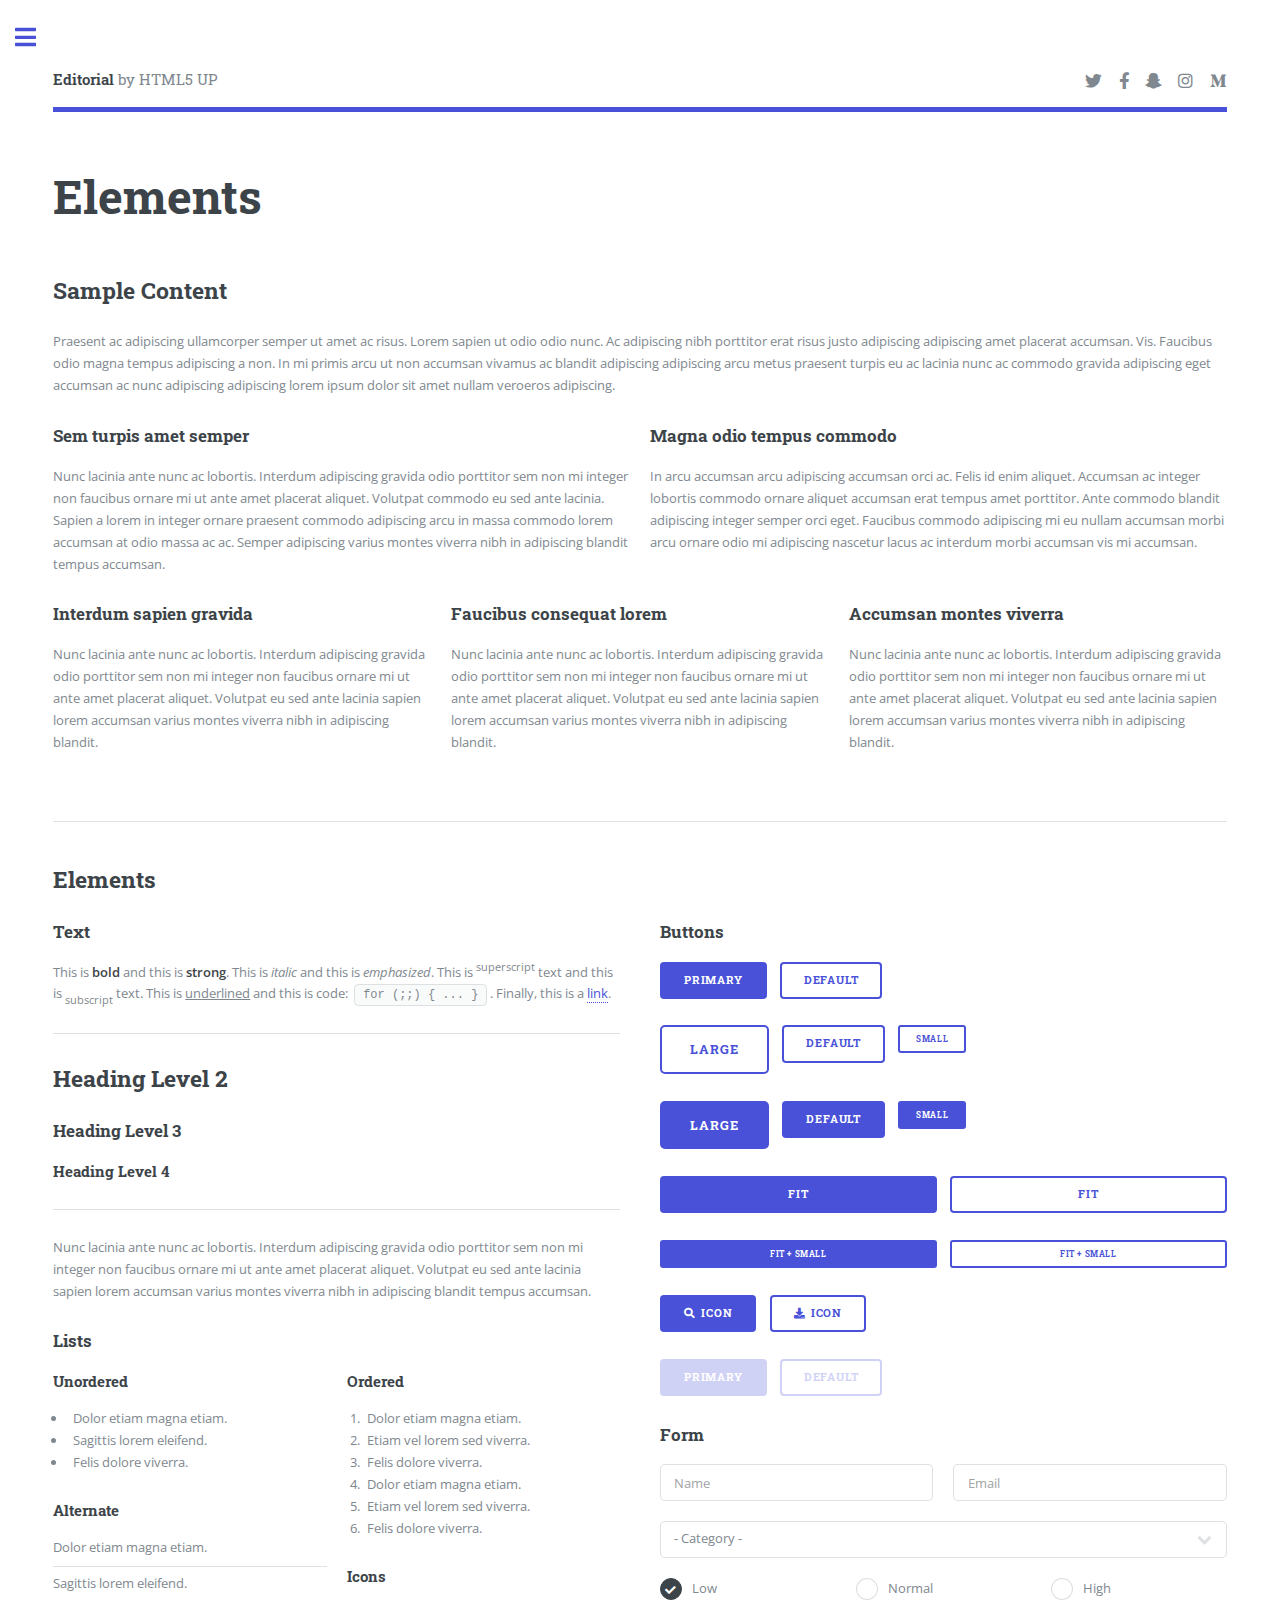
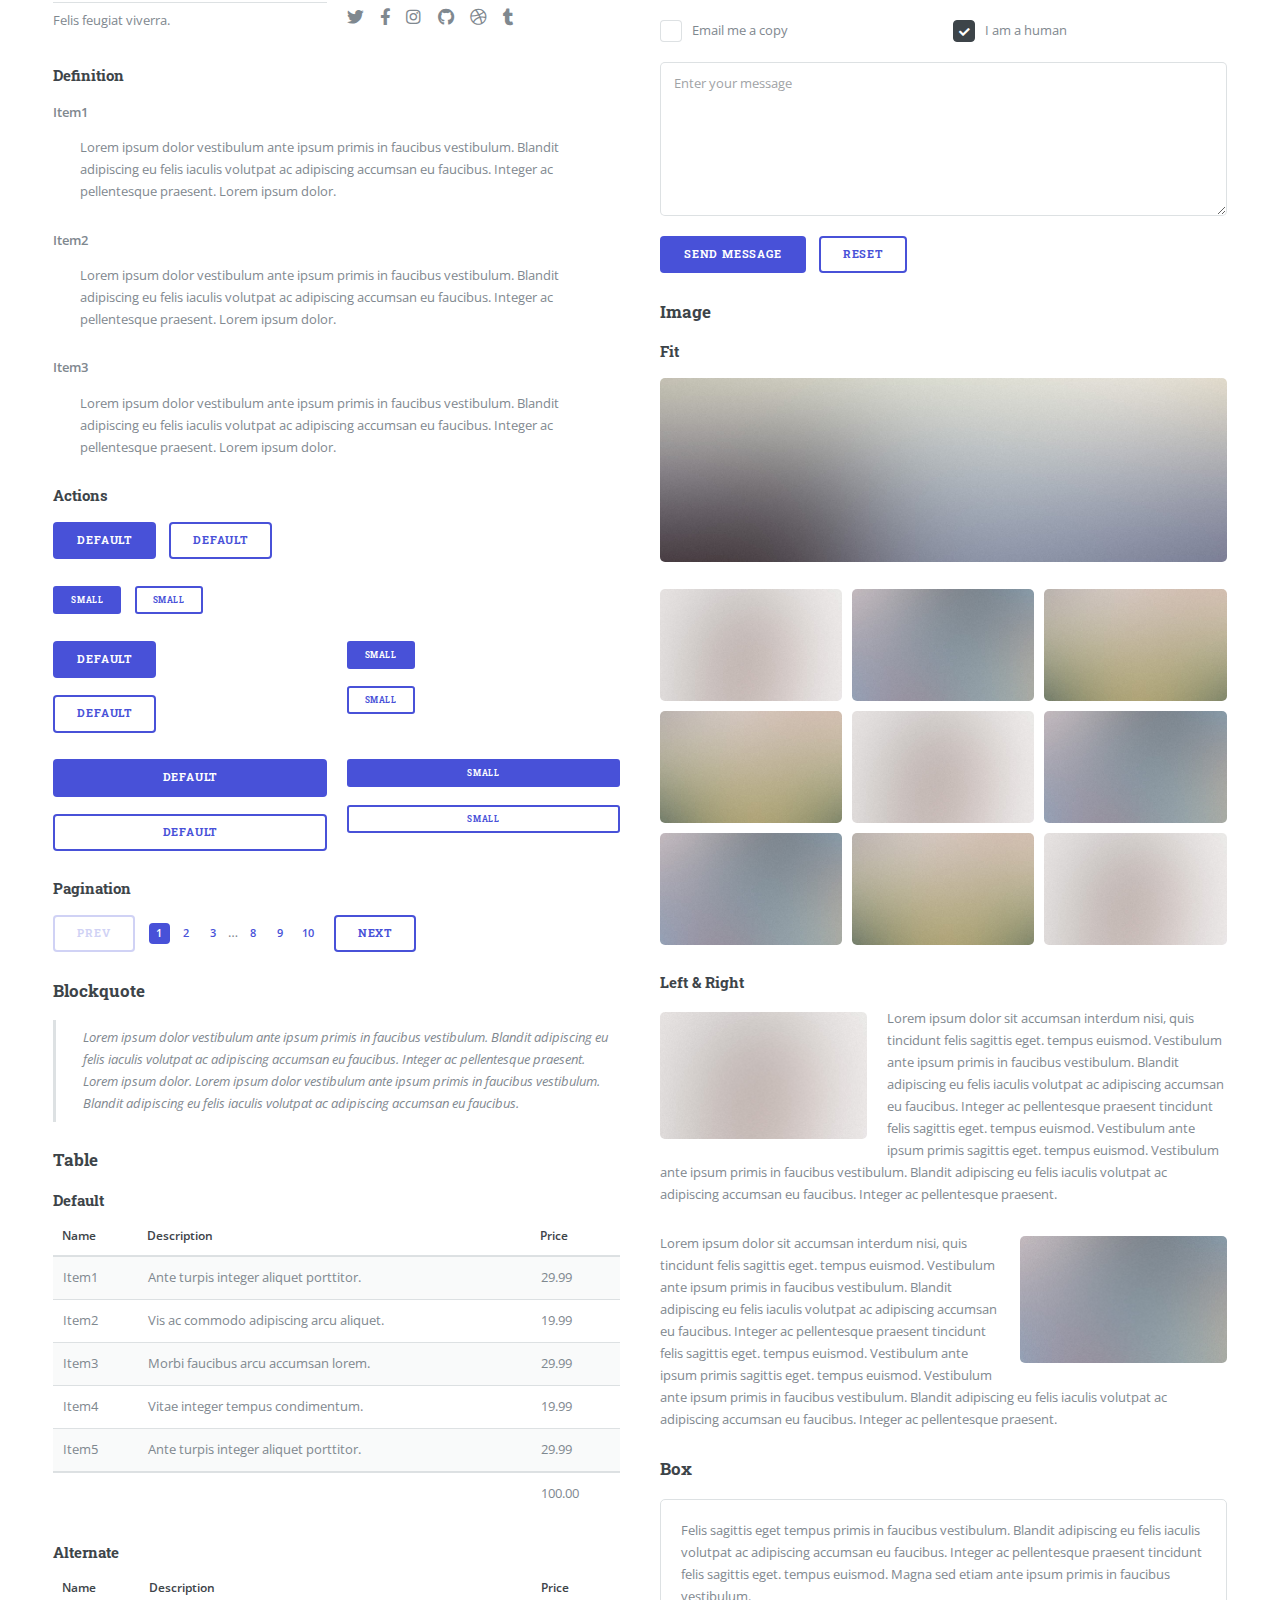
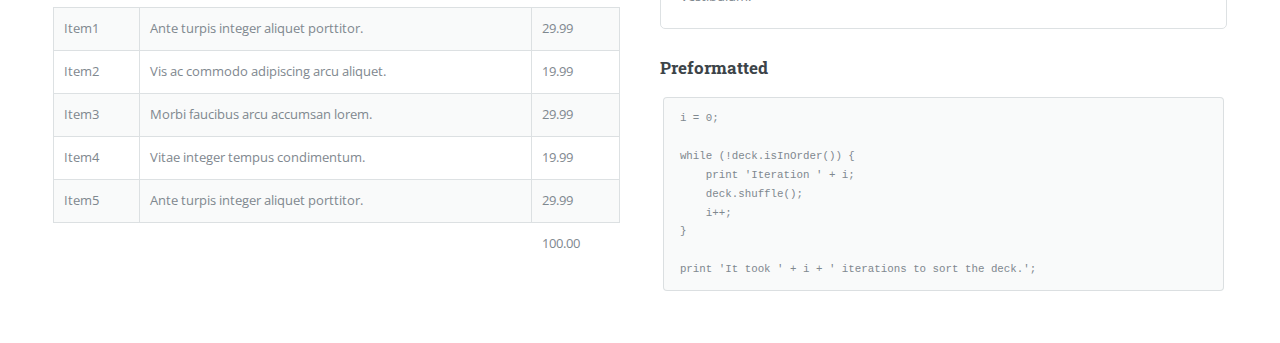
==== commit 5d899452: "Updated Template" ====
--- a/elements.html
+++ b/elements.html
@@ -1,420 +1,425 @@
 <!DOCTYPE HTML>
 <!--
-	Massively by HTML5 UP
+	Editorial by HTML5 UP
 	html5up.net | @ajlkn
 	Free for personal and commercial use under the CCA 3.0 license (html5up.net/license)
 -->
 <html>
 	<head>
-		<title>Elements Reference - Massively by HTML5 UP</title>
+		<title>Elements - Editorial by HTML5 UP</title>
 		<meta charset="utf-8" />
 		<meta name="viewport" content="width=device-width, initial-scale=1, user-scalable=no" />
 		<link rel="stylesheet" href="assets/css/main.css" />
-		<noscript><link rel="stylesheet" href="assets/css/noscript.css" /></noscript>
 	</head>
 	<body class="is-preload">
 
 		<!-- Wrapper -->
 			<div id="wrapper">
 
-				<!-- Header -->
-					<header id="header">
-						<a href="index.html" class="logo">Massively</a>
-					</header>
-
-				<!-- Nav -->
-					<nav id="nav">
-						<ul class="links">
-							<li><a href="index.html">This is Massively</a></li>
-							<li><a href="generic.html">Generic Page</a></li>
-							<li class="active"><a href="elements.html">Elements Reference</a></li>
-						</ul>
-						<ul class="icons">
-							<li><a href="#" class="icon brands fa-twitter"><span class="label">Twitter</span></a></li>
-							<li><a href="#" class="icon brands fa-facebook-f"><span class="label">Facebook</span></a></li>
-							<li><a href="#" class="icon brands fa-instagram"><span class="label">Instagram</span></a></li>
-							<li><a href="#" class="icon brands fa-github"><span class="label">GitHub</span></a></li>
-						</ul>
-					</nav>
-
 				<!-- Main -->
 					<div id="main">
-
-						<!-- Post -->
-							<section class="post">
-								<header class="major">
-									<h1>Elements<br />
-									Reference</h1>
+						<div class="inner">
+
+							<!-- Header -->
+								<header id="header">
+									<a href="index.html" class="logo"><strong>Editorial</strong> by HTML5 UP</a>
+									<ul class="icons">
+										<li><a href="#" class="icon brands fa-twitter"><span class="label">Twitter</span></a></li>
+										<li><a href="#" class="icon brands fa-facebook-f"><span class="label">Facebook</span></a></li>
+										<li><a href="#" class="icon brands fa-snapchat-ghost"><span class="label">Snapchat</span></a></li>
+										<li><a href="#" class="icon brands fa-instagram"><span class="label">Instagram</span></a></li>
+										<li><a href="#" class="icon brands fa-medium-m"><span class="label">Medium</span></a></li>
+									</ul>
 								</header>
 
-								<!-- Text stuff -->
-									<h2>Text</h2>
-									<p>This is <b>bold</b> and this is <strong>strong</strong>. This is <i>italic</i> and this is <em>emphasized</em>.
-									This is <sup>superscript</sup> text and this is <sub>subscript</sub> text.
-									This is <u>underlined</u> and this is code: <code>for (;;) { ... }</code>.
-									Finally, this is a <a href="#">link</a>.</p>
-									<hr />
-									<h2>Heading Level 2</h2>
-									<h3>Heading Level 3</h3>
-									<h4>Heading Level 4</h4>
-									<h5>Heading Level 5</h5>
-									<h6>Heading Level 6</h6>
-									<hr />
-									<header>
-										<h2>Heading with a Subtitle</h2>
-										<p>Lorem ipsum dolor sit amet nullam id egestas urna aliquam</p>
+							<!-- Content -->
+								<section>
+									<header class="main">
+										<h1>Elements</h1>
 									</header>
-									<p>Nunc lacinia ante nunc ac lobortis. Interdum adipiscing gravida odio porttitor sem non mi integer non faucibus ornare mi ut ante amet placerat aliquet. Volutpat eu sed ante lacinia sapien lorem accumsan varius montes viverra nibh in adipiscing blandit tempus accumsan.</p>
-									<header>
-										<h3>Heading with a Subtitle</h3>
-										<p>Lorem ipsum dolor sit amet nullam id egestas urna aliquam</p>
-									</header>
-									<p>Nunc lacinia ante nunc ac lobortis. Interdum adipiscing gravida odio porttitor sem non mi integer non faucibus ornare mi ut ante amet placerat aliquet. Volutpat eu sed ante lacinia sapien lorem accumsan varius montes viverra nibh in adipiscing blandit tempus accumsan.</p>
-									<header>
-										<h4>Heading with a Subtitle</h4>
-										<p>Lorem ipsum dolor sit amet nullam id egestas urna aliquam</p>
-									</header>
-									<p>Nunc lacinia ante nunc ac lobortis. Interdum adipiscing gravida odio porttitor sem non mi integer non faucibus ornare mi ut ante amet placerat aliquet. Volutpat eu sed ante lacinia sapien lorem accumsan varius montes viverra nibh in adipiscing blandit tempus accumsan.</p>
-
-									<hr />
-
-								<!-- Lists -->
-									<h2>Lists</h2>
-									<div class="row">
-										<div class="col-6 col-12-small">
-
-											<h3>Unordered</h3>
-											<ul>
-												<li>Dolor pulvinar etiam.</li>
-												<li>Sagittis lorem eleifend.</li>
-												<li>Felis feugiat dolore viverra.</li>
-												<li>Dolor pulvinar etiam.</li>
-											</ul>
-
-											<h3>Alternate</h3>
-											<ul class="alt">
-												<li>Dolor pulvinar etiam etiam.</li>
-												<li>Sagittis adipiscing eleifend.</li>
-												<li>Felis enim dolore viverra.</li>
-												<li>Dolor pulvinar etiam etiam.</li>
-											</ul>
-
+
+									<!-- Content -->
+										<h2 id="content">Sample Content</h2>
+										<p>Praesent ac adipiscing ullamcorper semper ut amet ac risus. Lorem sapien ut odio odio nunc. Ac adipiscing nibh porttitor erat risus justo adipiscing adipiscing amet placerat accumsan. Vis. Faucibus odio magna tempus adipiscing a non. In mi primis arcu ut non accumsan vivamus ac blandit adipiscing adipiscing arcu metus praesent turpis eu ac lacinia nunc ac commodo gravida adipiscing eget accumsan ac nunc adipiscing adipiscing lorem ipsum dolor sit amet nullam veroeros adipiscing.</p>
+										<div class="row">
+											<div class="col-6 col-12-small">
+												<h3>Sem turpis amet semper</h3>
+												<p>Nunc lacinia ante nunc ac lobortis. Interdum adipiscing gravida odio porttitor sem non mi integer non faucibus ornare mi ut ante amet placerat aliquet. Volutpat commodo eu sed ante lacinia. Sapien a lorem in integer ornare praesent commodo adipiscing arcu in massa commodo lorem accumsan at odio massa ac ac. Semper adipiscing varius montes viverra nibh in adipiscing blandit tempus accumsan.</p>
+											</div>
+											<div class="col-6 col-12-small">
+												<h3>Magna odio tempus commodo</h3>
+												<p>In arcu accumsan arcu adipiscing accumsan orci ac. Felis id enim aliquet. Accumsan ac integer lobortis commodo ornare aliquet accumsan erat tempus amet porttitor. Ante commodo blandit adipiscing integer semper orci eget. Faucibus commodo adipiscing mi eu nullam accumsan morbi arcu ornare odio mi adipiscing nascetur lacus ac interdum morbi accumsan vis mi accumsan.</p>
+											</div>
+											<!-- Break -->
+											<div class="col-4 col-12-medium">
+												<h3>Interdum sapien gravida</h3>
+												<p>Nunc lacinia ante nunc ac lobortis. Interdum adipiscing gravida odio porttitor sem non mi integer non faucibus ornare mi ut ante amet placerat aliquet. Volutpat eu sed ante lacinia sapien lorem accumsan varius montes viverra nibh in adipiscing blandit.</p>
+											</div>
+											<div class="col-4 col-12-medium">
+												<h3>Faucibus consequat lorem</h3>
+												<p>Nunc lacinia ante nunc ac lobortis. Interdum adipiscing gravida odio porttitor sem non mi integer non faucibus ornare mi ut ante amet placerat aliquet. Volutpat eu sed ante lacinia sapien lorem accumsan varius montes viverra nibh in adipiscing blandit.</p>
+											</div>
+											<div class="col-4 col-12-medium">
+												<h3>Accumsan montes viverra</h3>
+												<p>Nunc lacinia ante nunc ac lobortis. Interdum adipiscing gravida odio porttitor sem non mi integer non faucibus ornare mi ut ante amet placerat aliquet. Volutpat eu sed ante lacinia sapien lorem accumsan varius montes viverra nibh in adipiscing blandit.</p>
+											</div>
 										</div>
-										<div class="col-6 col-12-small">
-
-											<h3>Ordered</h3>
-											<ol>
-												<li>Dolor pulvinar etiam.</li>
-												<li>Etiam vel felis at viverra.</li>
-												<li>Felis enim feugiat magna.</li>
-												<li>Etiam vel felis nullam.</li>
-												<li>Felis enim et tempus.</li>
-											</ol>
-
-											<h3>Icons</h3>
-											<ul class="icons">
-												<li><a href="#" class="icon brands fa-twitter"><span class="label">Twitter</span></a></li>
-												<li><a href="#" class="icon brands fa-facebook-f"><span class="label">Facebook</span></a></li>
-												<li><a href="#" class="icon brands fa-instagram"><span class="label">Instagram</span></a></li>
-												<li><a href="#" class="icon brands fa-github"><span class="label">Github</span></a></li>
-												<li><a href="#" class="icon brands fa-dribbble"><span class="label">Dribbble</span></a></li>
-											</ul>
-											<ul class="icons alt">
-												<li><a href="#" class="icon brands alt fa-twitter"><span class="label">Twitter</span></a></li>
-												<li><a href="#" class="icon brands alt fa-facebook-f"><span class="label">Facebook</span></a></li>
-												<li><a href="#" class="icon brands alt fa-instagram"><span class="label">Instagram</span></a></li>
-												<li><a href="#" class="icon brands alt fa-github"><span class="label">Github</span></a></li>
-												<li><a href="#" class="icon brands alt fa-dribbble"><span class="label">Dribbble</span></a></li>
-											</ul>
-
-										</div>
-									</div>
-									<h3>Definition</h3>
-									<dl>
-										<dt>Item 1</dt>
-										<dd>
-											<p>Lorem ipsum dolor vestibulum ante ipsum primis in faucibus vestibulum. Blandit adipiscing eu felis iaculis volutpat ac adipiscing accumsan eu faucibus. Integer ac pellentesque praesent.</p>
-										</dd>
-										<dt>Item 2</dt>
-										<dd>
-											<p>Lorem ipsum dolor vestibulum ante ipsum primis in faucibus vestibulum. Blandit adipiscing eu felis iaculis volutpat ac adipiscing accumsan eu faucibus. Integer ac pellentesque praesent.</p>
-										</dd>
-										<dt>Item 3</dt>
-										<dd>
-											<p>Lorem ipsum dolor vestibulum ante ipsum primis in faucibus vestibulum. Blandit adipiscing eu felis iaculis volutpat ac adipiscing accumsan eu faucibus. Integer ac pellentesque praesent.</p>
-										</dd>
-									</dl>
-
-									<h3>Actions</h3>
-									<ul class="actions">
-										<li><a href="#" class="button primary">Primary</a></li>
-										<li><a href="#" class="button">Default</a></li>
-									</ul>
-									<ul class="actions small">
-										<li><a href="#" class="button primary small">Small</a></li>
-										<li><a href="#" class="button small">Small</a></li>
-									</ul>
-									<div class="row">
-										<div class="col-6 col-12-small">
-											<ul class="actions stacked">
-												<li><a href="#" class="button primary">Default</a></li>
-												<li><a href="#" class="button">Default</a></li>
-											</ul>
-										</div>
-										<div class="col-6 col-12-small">
-											<ul class="actions stacked">
-												<li><a href="#" class="button primary small">Small</a></li>
-												<li><a href="#" class="button small">Small</a></li>
-											</ul>
-										</div>
-									</div>
-									<div class="row">
-										<div class="col-6 col-12-small">
-											<ul class="actions stacked">
-												<li><a href="#" class="button primary fit">Default</a></li>
-												<li><a href="#" class="button fit">Default</a></li>
-											</ul>
-										</div>
-										<div class="col-6 col-12-small">
-											<ul class="actions stacked">
-												<li><a href="#" class="button primary small fit">Small</a></li>
-												<li><a href="#" class="button small fit">Small</a></li>
-											</ul>
-										</div>
-									</div>
-
-									<hr />
-
-								<!-- Blockquote -->
-									<h2>Blockquote</h2>
-									<blockquote>Fringilla nisl. Donec accumsan interdum nisi, quis tincidunt felis sagittis eget tempus euismod. Vestibulum ante ipsum primis in faucibus vestibulum. Blandit adipiscing eu felis iaculis volutpat ac adipiscing accumsan faucibus. Vestibulum ante ipsum primis in faucibus vestibulum. Blandit adipiscing eu felis.</blockquote>
-
-									<hr />
-
-								<!-- Table -->
-									<h2>Table</h2>
-
-									<h3>Default</h3>
-									<div class="table-wrapper">
-										<table>
-											<thead>
-												<tr>
-													<th>Name</th>
-													<th>Description</th>
-													<th>Price</th>
-												</tr>
-											</thead>
-											<tbody>
-												<tr>
-													<td>Item 1</td>
-													<td>Ante turpis integer aliquet porttitor.</td>
-													<td>29.99</td>
-												</tr>
-												<tr>
-													<td>Item 2</td>
-													<td>Vis ac commodo adipiscing arcu aliquet.</td>
-													<td>19.99</td>
-												</tr>
-												<tr>
-													<td>Item 3</td>
-													<td> Morbi faucibus arcu accumsan lorem.</td>
-													<td>29.99</td>
-												</tr>
-												<tr>
-													<td>Item 4</td>
-													<td>Vitae integer tempus condimentum.</td>
-													<td>19.99</td>
-												</tr>
-												<tr>
-													<td>Item 5</td>
-													<td>Ante turpis integer aliquet porttitor.</td>
-													<td>29.99</td>
-												</tr>
-											</tbody>
-											<tfoot>
-												<tr>
-													<td colspan="2"></td>
-													<td>100.00</td>
-												</tr>
-											</tfoot>
-										</table>
-									</div>
-
-									<h3>Alternate</h3>
-									<div class="table-wrapper">
-										<table class="alt">
-											<thead>
-												<tr>
-													<th>Name</th>
-													<th>Description</th>
-													<th>Price</th>
-												</tr>
-											</thead>
-											<tbody>
-												<tr>
-													<td>Item 1</td>
-													<td>Ante turpis integer aliquet porttitor.</td>
-													<td>29.99</td>
-												</tr>
-												<tr>
-													<td>Item 2</td>
-													<td>Vis ac commodo adipiscing arcu aliquet.</td>
-													<td>19.99</td>
-												</tr>
-												<tr>
-													<td>Item 3</td>
-													<td> Morbi faucibus arcu accumsan lorem.</td>
-													<td>29.99</td>
-												</tr>
-												<tr>
-													<td>Item 4</td>
-													<td>Vitae integer tempus condimentum.</td>
-													<td>19.99</td>
-												</tr>
-												<tr>
-													<td>Item 5</td>
-													<td>Ante turpis integer aliquet porttitor.</td>
-													<td>29.99</td>
-												</tr>
-											</tbody>
-											<tfoot>
-												<tr>
-													<td colspan="2"></td>
-													<td>100.00</td>
-												</tr>
-											</tfoot>
-										</table>
-									</div>
-
-									<hr />
-
-								<!-- Buttons -->
-									<h2>Buttons</h2>
-									<ul class="actions">
-										<li><a href="#" class="button primary">Primary</a></li>
-										<li><a href="#" class="button">Default</a></li>
-									</ul>
-									<ul class="actions">
-										<li><a href="#" class="button primary large">Large</a></li>
-										<li><a href="#" class="button">Default</a></li>
-										<li><a href="#" class="button small">Small</a></li>
-									</ul>
-									<ul class="actions fit">
-										<li><a href="#" class="button primary fit">Fit</a></li>
-										<li><a href="#" class="button fit">Fit</a></li>
-									</ul>
-									<ul class="actions fit small">
-										<li><a href="#" class="button primary fit small">Fit + Small</a></li>
-										<li><a href="#" class="button fit small">Fit + Small</a></li>
-									</ul>
-									<ul class="actions">
-										<li><a href="#" class="button primary icon solid fa-search">Icon</a></li>
-										<li><a href="#" class="button icon solid fa-download">Icon</a></li>
-									</ul>
-									<ul class="actions">
-										<li><span class="button primary disabled">Primary</span></li>
-										<li><span class="button disabled">Default</span></li>
-									</ul>
-
-									<hr />
-
-								<!-- Form -->
-									<h2>Form</h2>
-
-									<form method="post" action="#">
-										<div class="row gtr-uniform">
-											<div class="col-6 col-12-xsmall">
-												<input type="text" name="demo-name" id="demo-name" value="" placeholder="Name" />
-											</div>
-											<div class="col-6 col-12-xsmall">
-												<input type="email" name="demo-email" id="demo-email" value="" placeholder="Email" />
-											</div>
-											<!-- Break -->
-											<div class="col-12">
-												<select name="demo-category" id="demo-category">
-													<option value="">- Category -</option>
-													<option value="1">Manufacturing</option>
-													<option value="1">Shipping</option>
-													<option value="1">Administration</option>
-													<option value="1">Human Resources</option>
-												</select>
-											</div>
-											<!-- Break -->
-											<div class="col-4 col-12-small">
-												<input type="radio" id="demo-priority-low" name="demo-priority" checked>
-												<label for="demo-priority-low">Low</label>
-											</div>
-											<div class="col-4 col-12-small">
-												<input type="radio" id="demo-priority-normal" name="demo-priority">
-												<label for="demo-priority-normal">Normal</label>
-											</div>
-											<div class="col-4 col-12-small">
-												<input type="radio" id="demo-priority-high" name="demo-priority">
-												<label for="demo-priority-high">High</label>
-											</div>
-											<!-- Break -->
-											<div class="col-6 col-12-small">
-												<input type="checkbox" id="demo-copy" name="demo-copy">
-												<label for="demo-copy">Email me a copy</label>
-											</div>
-											<div class="col-6 col-12-small">
-												<input type="checkbox" id="demo-human" name="demo-human" checked>
-												<label for="demo-human">I am a human</label>
-											</div>
-											<!-- Break -->
-											<div class="col-12">
-												<textarea name="demo-message" id="demo-message" placeholder="Enter your message" rows="6"></textarea>
-											</div>
-											<!-- Break -->
-											<div class="col-12">
-												<ul class="actions">
-													<li><input type="submit" value="Send Message" class="primary" /></li>
-													<li><input type="reset" value="Reset" /></li>
-												</ul>
-											</div>
-										</div>
-									</form>
-
-									<hr />
-
-								<!-- Image -->
-									<h2>Image</h2>
-
-									<h3>Fit</h3>
-									<span class="image fit"><img src="images/pic01.jpg" alt="" /></span>
-									<div class="box alt">
-										<div class="row gtr-50 gtr-uniform">
-											<div class="col-4"><span class="image fit"><img src="images/pic02.jpg" alt="" /></span></div>
-											<div class="col-4"><span class="image fit"><img src="images/pic03.jpg" alt="" /></span></div>
-											<div class="col-4"><span class="image fit"><img src="images/pic04.jpg" alt="" /></span></div>
-											<!-- Break -->
-											<div class="col-4"><span class="image fit"><img src="images/pic04.jpg" alt="" /></span></div>
-											<div class="col-4"><span class="image fit"><img src="images/pic02.jpg" alt="" /></span></div>
-											<div class="col-4"><span class="image fit"><img src="images/pic03.jpg" alt="" /></span></div>
-											<!-- Break -->
-											<div class="col-4"><span class="image fit"><img src="images/pic03.jpg" alt="" /></span></div>
-											<div class="col-4"><span class="image fit"><img src="images/pic04.jpg" alt="" /></span></div>
-											<div class="col-4"><span class="image fit"><img src="images/pic02.jpg" alt="" /></span></div>
-										</div>
-									</div>
-
-									<h3>Left &amp; Right</h3>
-									<p><span class="image left"><img src="images/pic08.jpg" alt="" /></span>Lorem ipsum dolor sit accumsan interdum nisi, quis tincidunt felis sagittis eget. tempus euismod. Vestibulum ante ipsum primis in faucibus vestibulum. Blandit adipiscing eu felis iaculis volutpat ac adipiscing accumsan eu faucibus. Integer ac pellentesque praesent tincidunt felis sagittis eget. tempus euismod. Vestibulum ante ipsum primis sagittis eget. tempus euismod. Vestibulum ante ipsum primis in faucibus vestibulum. Blandit adipiscing eu felis iaculis volutpat ac adipiscing accumsan eu faucibus. Integer ac pellentesque praesent tincidunt felis sagittis eget. tempus euismod. Vestibulum ante ipsum primis in faucibus vestibulum. Blandit adipiscing eu felis iaculis volutpat ac adipiscing accumsan eu faucibus. Integer ac pellentesque praesent. Vestibulum ante ipsum primis in faucibus magna blandit adipiscing eu felis iaculis.</p>
-									<p><span class="image right"><img src="images/pic09.jpg" alt="" /></span>Lorem ipsum dolor sit accumsan interdum nisi, quis tincidunt felis sagittis eget. tempus euismod. Vestibulum ante ipsum primis in faucibus vestibulum. Blandit adipiscing eu felis iaculis volutpat ac adipiscing accumsan eu faucibus. Integer ac pellentesque praesent tincidunt felis sagittis eget. tempus euismod. Vestibulum ante ipsum primis sagittis eget. tempus euismod. Vestibulum ante ipsum primis in faucibus vestibulum. Blandit adipiscing eu felis iaculis volutpat ac adipiscing accumsan eu faucibus. Integer ac pellentesque praesent tincidunt felis sagittis eget. tempus euismod. Vestibulum ante ipsum primis in faucibus vestibulum. Blandit adipiscing eu felis iaculis volutpat ac adipiscing accumsan eu faucibus. Integer ac pellentesque praesent. Vestibulum ante ipsum primis in faucibus magna blandit adipiscing eu felis iaculis.</p>
-
-									<hr />
-
-								<!-- Box -->
-									<h2>Box</h2>
-									<div class="box">
-										<p>Felis sagittis eget tempus primis in faucibus vestibulum. Blandit adipiscing eu felis iaculis volutpat ac adipiscing accumsan eu faucibus. Integer ac pellentesque praesent tincidunt felis sagittis eget. tempus euismod. Magna sed etiam ante ipsum primis in faucibus vestibulum. Blandit adipiscing eu ipsum primis in faucibus vestibulum. Blandit adipiscing eu felis iaculis volutpat ac adipiscing accumsan eu faucibus lorem ipsum dolor sit amet nullam. Integer ac pellentesque praesent tincidunt felis sagittis eget. tempus euismod. Vestibulum ante ipsum primis sagittis eget. tempus euismod. Vestibulum ante ipsum primis in faucibus vestibulum. Blandit adipiscing eu felis iaculis volutpat ac adipiscing accumsan eu faucibus. Integer ac pellentesque praesent tincidunt felis sagittis eget. tempus euismod. Vestibulum ante ipsum primis in faucibus vestibulum. Blandit adipiscing eu felis iaculis volutpat ac adipiscing accumsan eu faucibus. Integer ac pellentesque praesent. Vestibulum ante ipsum primis in faucibus magna blandit adipiscing eu felis iaculis volutpat lorem ipsum dolor.</p>
-									</div>
-
-									<hr />
-
-								<!-- Preformatted Code -->
-									<h2>Preformatted</h2>
-									<pre><code>i = 0;
+
+									<hr class="major" />
+
+									<!-- Elements -->
+										<h2 id="elements">Elements</h2>
+										<div class="row gtr-200">
+											<div class="col-6 col-12-medium">
+
+												<!-- Text stuff -->
+													<h3>Text</h3>
+													<p>This is <b>bold</b> and this is <strong>strong</strong>. This is <i>italic</i> and this is <em>emphasized</em>.
+													This is <sup>superscript</sup> text and this is <sub>subscript</sub> text.
+													This is <u>underlined</u> and this is code: <code>for (;;) { ... }</code>.
+													Finally, this is a <a href="#">link</a>.</p>
+													<hr />
+													<h2>Heading Level 2</h2>
+													<h3>Heading Level 3</h3>
+													<h4>Heading Level 4</h4>
+													<hr />
+													<p>Nunc lacinia ante nunc ac lobortis. Interdum adipiscing gravida odio porttitor sem non mi integer non faucibus ornare mi ut ante amet placerat aliquet. Volutpat eu sed ante lacinia sapien lorem accumsan varius montes viverra nibh in adipiscing blandit tempus accumsan.</p>
+
+												<!-- Lists -->
+													<h3>Lists</h3>
+													<div class="row">
+														<div class="col-6 col-12-small">
+
+															<h4>Unordered</h4>
+															<ul>
+																<li>Dolor etiam magna etiam.</li>
+																<li>Sagittis lorem eleifend.</li>
+																<li>Felis dolore viverra.</li>
+															</ul>
+
+															<h4>Alternate</h4>
+															<ul class="alt">
+																<li>Dolor etiam magna etiam.</li>
+																<li>Sagittis lorem eleifend.</li>
+																<li>Felis feugiat viverra.</li>
+															</ul>
+
+														</div>
+														<div class="col-6 col-12-small">
+
+															<h4>Ordered</h4>
+															<ol>
+																<li>Dolor etiam magna etiam.</li>
+																<li>Etiam vel lorem sed viverra.</li>
+																<li>Felis dolore viverra.</li>
+																<li>Dolor etiam magna etiam.</li>
+																<li>Etiam vel lorem sed viverra.</li>
+																<li>Felis dolore viverra.</li>
+															</ol>
+
+															<h4>Icons</h4>
+															<ul class="icons">
+																<li><a href="#" class="icon brands fa-twitter"><span class="label">Twitter</span></a></li>
+																<li><a href="#" class="icon brands fa-facebook-f"><span class="label">Facebook</span></a></li>
+																<li><a href="#" class="icon brands fa-instagram"><span class="label">Instagram</span></a></li>
+																<li><a href="#" class="icon brands fa-github"><span class="label">Github</span></a></li>
+																<li><a href="#" class="icon brands fa-dribbble"><span class="label">Dribbble</span></a></li>
+																<li><a href="#" class="icon brands fa-tumblr"><span class="label">Tumblr</span></a></li>
+															</ul>
+
+														</div>
+													</div>
+													<h4>Definition</h4>
+													<dl>
+														<dt>Item1</dt>
+														<dd>
+															<p>Lorem ipsum dolor vestibulum ante ipsum primis in faucibus vestibulum. Blandit adipiscing eu felis iaculis volutpat ac adipiscing accumsan eu faucibus. Integer ac pellentesque praesent. Lorem ipsum dolor.</p>
+														</dd>
+														<dt>Item2</dt>
+														<dd>
+															<p>Lorem ipsum dolor vestibulum ante ipsum primis in faucibus vestibulum. Blandit adipiscing eu felis iaculis volutpat ac adipiscing accumsan eu faucibus. Integer ac pellentesque praesent. Lorem ipsum dolor.</p>
+														</dd>
+														<dt>Item3</dt>
+														<dd>
+															<p>Lorem ipsum dolor vestibulum ante ipsum primis in faucibus vestibulum. Blandit adipiscing eu felis iaculis volutpat ac adipiscing accumsan eu faucibus. Integer ac pellentesque praesent. Lorem ipsum dolor.</p>
+														</dd>
+													</dl>
+
+													<h4>Actions</h4>
+													<ul class="actions">
+														<li><a href="#" class="button primary">Default</a></li>
+														<li><a href="#" class="button">Default</a></li>
+													</ul>
+													<ul class="actions small">
+														<li><a href="#" class="button primary small">Small</a></li>
+														<li><a href="#" class="button small">Small</a></li>
+													</ul>
+													<div class="row">
+														<div class="col-6 col-12-small">
+															<ul class="actions stacked">
+																<li><a href="#" class="button primary">Default</a></li>
+																<li><a href="#" class="button">Default</a></li>
+															</ul>
+														</div>
+														<div class="col-6 col-12-small">
+															<ul class="actions stacked">
+																<li><a href="#" class="button primary small">Small</a></li>
+																<li><a href="#" class="button small">Small</a></li>
+															</ul>
+														</div>
+														<div class="col-6 col-12-small">
+															<ul class="actions stacked">
+																<li><a href="#" class="button primary fit">Default</a></li>
+																<li><a href="#" class="button fit">Default</a></li>
+															</ul>
+														</div>
+														<div class="col-6 col-12-small">
+															<ul class="actions stacked">
+																<li><a href="#" class="button primary small fit">Small</a></li>
+																<li><a href="#" class="button small fit">Small</a></li>
+															</ul>
+														</div>
+													</div>
+
+													<h4>Pagination</h4>
+													<ul class="pagination">
+														<li><span class="button disabled">Prev</span></li>
+														<li><a href="#" class="page active">1</a></li>
+														<li><a href="#" class="page">2</a></li>
+														<li><a href="#" class="page">3</a></li>
+														<li><span>&hellip;</span></li>
+														<li><a href="#" class="page">8</a></li>
+														<li><a href="#" class="page">9</a></li>
+														<li><a href="#" class="page">10</a></li>
+														<li><a href="#" class="button">Next</a></li>
+													</ul>
+
+												<!-- Blockquote -->
+													<h3>Blockquote</h3>
+													<blockquote>Lorem ipsum dolor vestibulum ante ipsum primis in faucibus vestibulum. Blandit adipiscing eu felis iaculis volutpat ac adipiscing accumsan eu faucibus. Integer ac pellentesque praesent. Lorem ipsum dolor. Lorem ipsum dolor vestibulum ante ipsum primis in faucibus vestibulum. Blandit adipiscing eu felis iaculis volutpat ac adipiscing accumsan eu faucibus.</blockquote>
+
+												<!-- Table -->
+													<h3>Table</h3>
+
+													<h4>Default</h4>
+													<div class="table-wrapper">
+														<table>
+															<thead>
+																<tr>
+																	<th>Name</th>
+																	<th>Description</th>
+																	<th>Price</th>
+																</tr>
+															</thead>
+															<tbody>
+																<tr>
+																	<td>Item1</td>
+																	<td>Ante turpis integer aliquet porttitor.</td>
+																	<td>29.99</td>
+																</tr>
+																<tr>
+																	<td>Item2</td>
+																	<td>Vis ac commodo adipiscing arcu aliquet.</td>
+																	<td>19.99</td>
+																</tr>
+																<tr>
+																	<td>Item3</td>
+																	<td> Morbi faucibus arcu accumsan lorem.</td>
+																	<td>29.99</td>
+																</tr>
+																<tr>
+																	<td>Item4</td>
+																	<td>Vitae integer tempus condimentum.</td>
+																	<td>19.99</td>
+																</tr>
+																<tr>
+																	<td>Item5</td>
+																	<td>Ante turpis integer aliquet porttitor.</td>
+																	<td>29.99</td>
+																</tr>
+															</tbody>
+															<tfoot>
+																<tr>
+																	<td colspan="2"></td>
+																	<td>100.00</td>
+																</tr>
+															</tfoot>
+														</table>
+													</div>
+
+													<h4>Alternate</h4>
+													<div class="table-wrapper">
+														<table class="alt">
+															<thead>
+																<tr>
+																	<th>Name</th>
+																	<th>Description</th>
+																	<th>Price</th>
+																</tr>
+															</thead>
+															<tbody>
+																<tr>
+																	<td>Item1</td>
+																	<td>Ante turpis integer aliquet porttitor.</td>
+																	<td>29.99</td>
+																</tr>
+																<tr>
+																	<td>Item2</td>
+																	<td>Vis ac commodo adipiscing arcu aliquet.</td>
+																	<td>19.99</td>
+																</tr>
+																<tr>
+																	<td>Item3</td>
+																	<td> Morbi faucibus arcu accumsan lorem.</td>
+																	<td>29.99</td>
+																</tr>
+																<tr>
+																	<td>Item4</td>
+																	<td>Vitae integer tempus condimentum.</td>
+																	<td>19.99</td>
+																</tr>
+																<tr>
+																	<td>Item5</td>
+																	<td>Ante turpis integer aliquet porttitor.</td>
+																	<td>29.99</td>
+																</tr>
+															</tbody>
+															<tfoot>
+																<tr>
+																	<td colspan="2"></td>
+																	<td>100.00</td>
+																</tr>
+															</tfoot>
+														</table>
+													</div>
+
+											</div>
+											<div class="col-6 col-12-medium">
+
+												<!-- Buttons -->
+													<h3>Buttons</h3>
+													<ul class="actions">
+														<li><a href="#" class="button primary">Primary</a></li>
+														<li><a href="#" class="button">Default</a></li>
+													</ul>
+													<ul class="actions">
+														<li><a href="#" class="button large">Large</a></li>
+														<li><a href="#" class="button">Default</a></li>
+														<li><a href="#" class="button small">Small</a></li>
+													</ul>
+													<ul class="actions">
+														<li><a href="#" class="button primary large">Large</a></li>
+														<li><a href="#" class="button primary">Default</a></li>
+														<li><a href="#" class="button primary small">Small</a></li>
+													</ul>
+													<ul class="actions fit">
+														<li><a href="#" class="button primary fit">Fit</a></li>
+														<li><a href="#" class="button fit">Fit</a></li>
+													</ul>
+													<ul class="actions fit small">
+														<li><a href="#" class="button primary fit small">Fit + Small</a></li>
+														<li><a href="#" class="button fit small">Fit + Small</a></li>
+													</ul>
+													<ul class="actions">
+														<li><a href="#" class="button primary icon solid fa-search">Icon</a></li>
+														<li><a href="#" class="button icon solid fa-download">Icon</a></li>
+													</ul>
+													<ul class="actions">
+														<li><span class="button primary disabled">Primary</span></li>
+														<li><span class="button disabled">Default</span></li>
+													</ul>
+
+												<!-- Form -->
+													<h3>Form</h3>
+
+													<form method="post" action="#">
+														<div class="row gtr-uniform">
+															<div class="col-6 col-12-xsmall">
+																<input type="text" name="demo-name" id="demo-name" value="" placeholder="Name" />
+															</div>
+															<div class="col-6 col-12-xsmall">
+																<input type="email" name="demo-email" id="demo-email" value="" placeholder="Email" />
+															</div>
+															<!-- Break -->
+															<div class="col-12">
+																<select name="demo-category" id="demo-category">
+																	<option value="">- Category -</option>
+																	<option value="1">Manufacturing</option>
+																	<option value="1">Shipping</option>
+																	<option value="1">Administration</option>
+																	<option value="1">Human Resources</option>
+																</select>
+															</div>
+															<!-- Break -->
+															<div class="col-4 col-12-small">
+																<input type="radio" id="demo-priority-low" name="demo-priority" checked>
+																<label for="demo-priority-low">Low</label>
+															</div>
+															<div class="col-4 col-12-small">
+																<input type="radio" id="demo-priority-normal" name="demo-priority">
+																<label for="demo-priority-normal">Normal</label>
+															</div>
+															<div class="col-4 col-12-small">
+																<input type="radio" id="demo-priority-high" name="demo-priority">
+																<label for="demo-priority-high">High</label>
+															</div>
+															<!-- Break -->
+															<div class="col-6 col-12-small">
+																<input type="checkbox" id="demo-copy" name="demo-copy">
+																<label for="demo-copy">Email me a copy</label>
+															</div>
+															<div class="col-6 col-12-small">
+																<input type="checkbox" id="demo-human" name="demo-human" checked>
+																<label for="demo-human">I am a human</label>
+															</div>
+															<!-- Break -->
+															<div class="col-12">
+																<textarea name="demo-message" id="demo-message" placeholder="Enter your message" rows="6"></textarea>
+															</div>
+															<!-- Break -->
+															<div class="col-12">
+																<ul class="actions">
+																	<li><input type="submit" value="Send Message" class="primary" /></li>
+																	<li><input type="reset" value="Reset" /></li>
+																</ul>
+															</div>
+														</div>
+													</form>
+
+												<!-- Image -->
+													<h3>Image</h3>
+
+													<h4>Fit</h4>
+													<span class="image fit"><img src="images/pic11.jpg" alt="" /></span>
+													<div class="box alt">
+														<div class="row gtr-50 gtr-uniform">
+															<div class="col-4"><span class="image fit"><img src="images/pic01.jpg" alt="" /></span></div>
+															<div class="col-4"><span class="image fit"><img src="images/pic02.jpg" alt="" /></span></div>
+															<div class="col-4"><span class="image fit"><img src="images/pic03.jpg" alt="" /></span></div>
+															<!-- Break -->
+															<div class="col-4"><span class="image fit"><img src="images/pic03.jpg" alt="" /></span></div>
+															<div class="col-4"><span class="image fit"><img src="images/pic01.jpg" alt="" /></span></div>
+															<div class="col-4"><span class="image fit"><img src="images/pic02.jpg" alt="" /></span></div>
+															<!-- Break -->
+															<div class="col-4"><span class="image fit"><img src="images/pic02.jpg" alt="" /></span></div>
+															<div class="col-4"><span class="image fit"><img src="images/pic03.jpg" alt="" /></span></div>
+															<div class="col-4"><span class="image fit"><img src="images/pic01.jpg" alt="" /></span></div>
+														</div>
+													</div>
+
+													<h4>Left &amp; Right</h4>
+													<p><span class="image left"><img src="images/pic01.jpg" alt="" /></span>Lorem ipsum dolor sit accumsan interdum nisi, quis tincidunt felis sagittis eget. tempus euismod. Vestibulum ante ipsum primis in faucibus vestibulum. Blandit adipiscing eu felis iaculis volutpat ac adipiscing accumsan eu faucibus. Integer ac pellentesque praesent tincidunt felis sagittis eget. tempus euismod. Vestibulum ante ipsum primis sagittis eget. tempus euismod. Vestibulum ante ipsum primis in faucibus vestibulum. Blandit adipiscing eu felis iaculis volutpat ac adipiscing accumsan eu faucibus. Integer ac pellentesque praesent.</p>
+													<p><span class="image right"><img src="images/pic02.jpg" alt="" /></span>Lorem ipsum dolor sit accumsan interdum nisi, quis tincidunt felis sagittis eget. tempus euismod. Vestibulum ante ipsum primis in faucibus vestibulum. Blandit adipiscing eu felis iaculis volutpat ac adipiscing accumsan eu faucibus. Integer ac pellentesque praesent tincidunt felis sagittis eget. tempus euismod. Vestibulum ante ipsum primis sagittis eget. tempus euismod. Vestibulum ante ipsum primis in faucibus vestibulum. Blandit adipiscing eu felis iaculis volutpat ac adipiscing accumsan eu faucibus. Integer ac pellentesque praesent.</p>
+
+												<!-- Box -->
+													<h3>Box</h3>
+													<div class="box">
+														<p>Felis sagittis eget tempus primis in faucibus vestibulum. Blandit adipiscing eu felis iaculis volutpat ac adipiscing accumsan eu faucibus. Integer ac pellentesque praesent tincidunt felis sagittis eget. tempus euismod. Magna sed etiam ante ipsum primis in faucibus vestibulum.</p>
+													</div>
+
+												<!-- Preformatted Code -->
+													<h3>Preformatted</h3>
+													<pre><code>i = 0;
 
 while (!deck.isInOrder()) {
     print 'Iteration ' + i;
@@ -425,70 +430,110 @@
 print 'It took ' + i + ' iterations to sort the deck.';
 </code></pre>
 
-							</section>
-
+											</div>
+										</div>
+
+								</section>
+
+						</div>
 					</div>
 
-				<!-- Footer -->
-					<footer id="footer">
-						<section>
-							<form method="post" action="#">
-								<div class="fields">
-									<div class="field">
-										<label for="name">Name</label>
-										<input type="text" name="name" id="name" />
+				<!-- Sidebar -->
+					<div id="sidebar">
+						<div class="inner">
+
+							<!-- Search -->
+								<section id="search" class="alt">
+									<form method="post" action="#">
+										<input type="text" name="query" id="query" placeholder="Search" />
+									</form>
+								</section>
+
+							<!-- Menu -->
+								<nav id="menu">
+									<header class="major">
+										<h2>Menu</h2>
+									</header>
+									<ul>
+										<li><a href="index.html">Homepage</a></li>
+										<li><a href="generic.html">Generic</a></li>
+										<li><a href="elements.html">Elements</a></li>
+										<li>
+											<span class="opener">Submenu</span>
+											<ul>
+												<li><a href="#">Lorem Dolor</a></li>
+												<li><a href="#">Ipsum Adipiscing</a></li>
+												<li><a href="#">Tempus Magna</a></li>
+												<li><a href="#">Feugiat Veroeros</a></li>
+											</ul>
+										</li>
+										<li><a href="#">Etiam Dolore</a></li>
+										<li><a href="#">Adipiscing</a></li>
+										<li>
+											<span class="opener">Another Submenu</span>
+											<ul>
+												<li><a href="#">Lorem Dolor</a></li>
+												<li><a href="#">Ipsum Adipiscing</a></li>
+												<li><a href="#">Tempus Magna</a></li>
+												<li><a href="#">Feugiat Veroeros</a></li>
+											</ul>
+										</li>
+										<li><a href="#">Maximus Erat</a></li>
+										<li><a href="#">Sapien Mauris</a></li>
+										<li><a href="#">Amet Lacinia</a></li>
+									</ul>
+								</nav>
+
+							<!-- Section -->
+								<section>
+									<header class="major">
+										<h2>Ante interdum</h2>
+									</header>
+									<div class="mini-posts">
+										<article>
+											<a href="#" class="image"><img src="images/pic07.jpg" alt="" /></a>
+											<p>Aenean ornare velit lacus, ac varius enim lorem ullamcorper dolore aliquam.</p>
+										</article>
+										<article>
+											<a href="#" class="image"><img src="images/pic08.jpg" alt="" /></a>
+											<p>Aenean ornare velit lacus, ac varius enim lorem ullamcorper dolore aliquam.</p>
+										</article>
+										<article>
+											<a href="#" class="image"><img src="images/pic09.jpg" alt="" /></a>
+											<p>Aenean ornare velit lacus, ac varius enim lorem ullamcorper dolore aliquam.</p>
+										</article>
 									</div>
-									<div class="field">
-										<label for="email">Email</label>
-										<input type="text" name="email" id="email" />
-									</div>
-									<div class="field">
-										<label for="message">Message</label>
-										<textarea name="message" id="message" rows="3"></textarea>
-									</div>
-								</div>
-								<ul class="actions">
-									<li><input type="submit" value="Send Message" /></li>
-								</ul>
-							</form>
-						</section>
-						<section class="split contact">
-							<section class="alt">
-								<h3>Address</h3>
-								<p>1234 Somewhere Road #87257<br />
-								Nashville, TN 00000-0000</p>
-							</section>
-							<section>
-								<h3>Phone</h3>
-								<p><a href="#">(000) 000-0000</a></p>
-							</section>
-							<section>
-								<h3>Email</h3>
-								<p><a href="#">info@untitled.tld</a></p>
-							</section>
-							<section>
-								<h3>Social</h3>
-								<ul class="icons alt">
-									<li><a href="#" class="icon brands alt fa-twitter"><span class="label">Twitter</span></a></li>
-									<li><a href="#" class="icon brands alt fa-facebook-f"><span class="label">Facebook</span></a></li>
-									<li><a href="#" class="icon brands alt fa-instagram"><span class="label">Instagram</span></a></li>
-									<li><a href="#" class="icon brands alt fa-github"><span class="label">GitHub</span></a></li>
-								</ul>
-							</section>
-						</section>
-					</footer>
-
-				<!-- Copyright -->
-					<div id="copyright">
-						<ul><li>&copy; Untitled</li><li>Design: <a href="https://html5up.net">HTML5 UP</a></li></ul>
+									<ul class="actions">
+										<li><a href="#" class="button">More</a></li>
+									</ul>
+								</section>
+
+							<!-- Section -->
+								<section>
+									<header class="major">
+										<h2>Get in touch</h2>
+									</header>
+									<p>Sed varius enim lorem ullamcorper dolore aliquam aenean ornare velit lacus, ac varius enim lorem ullamcorper dolore. Proin sed aliquam facilisis ante interdum. Sed nulla amet lorem feugiat tempus aliquam.</p>
+									<ul class="contact">
+										<li class="icon solid fa-envelope"><a href="#">information@untitled.tld</a></li>
+										<li class="icon solid fa-phone">(000) 000-0000</li>
+										<li class="icon solid fa-home">1234 Somewhere Road #8254<br />
+										Nashville, TN 00000-0000</li>
+									</ul>
+								</section>
+
+							<!-- Footer -->
+								<footer id="footer">
+									<p class="copyright">&copy; Untitled. All rights reserved. Demo Images: <a href="https://unsplash.com">Unsplash</a>. Design: <a href="https://html5up.net">HTML5 UP</a>.</p>
+								</footer>
+
+						</div>
 					</div>
 
 			</div>
 
 		<!-- Scripts -->
 			<script src="assets/js/jquery.min.js"></script>
-			<script src="assets/js/jquery.scrollex.min.js"></script>
-			<script src="assets/js/jquery.scrolly.min.js"></script>
 			<script src="assets/js/browser.min.js"></script>
 			<script src="assets/js/breakpoints.min.js"></script>
 			<script src="assets/js/util.js"></script>
--- a/assets/css/main.css
+++ b/assets/css/main.css
@@ -1,12 +1,10 @@
 @import url(fontawesome-all.min.css);
-@import url("https://fonts.googleapis.com/css?family=Merriweather:300,700,300italic,700italic|Source+Sans+Pro:900");
-
+@import url("https://fonts.googleapis.com/css?family=Open+Sans:400,600,400italic,600italic|Roboto+Slab:400,700");
 /*
-	Massively by HTML5 UP
+	Editorial by HTML5 UP
 	html5up.net | @ajlkn
 	Free for personal and commercial use under the CCA 3.0 license (html5up.net/license)
 */
-
 html, body, div, span, applet, object,
 iframe, h1, h2, h3, h4, h5, h6, p, blockquote,
 pre, a, abbr, acronym, address, big, cite,
@@ -18,4672 +16,2258 @@
 canvas, details, embed, figure, figcaption,
 footer, header, hgroup, menu, nav, output, ruby,
 section, summary, time, mark, audio, video {
-	margin: 0;
-	padding: 0;
-	border: 0;
-	font-size: 100%;
-	font: inherit;
-	vertical-align: baseline;}
+  margin: 0;
+  padding: 0;
+  border: 0;
+  font-size: 100%;
+  font: inherit;
+  vertical-align: baseline; }
 
 article, aside, details, figcaption, figure,
 footer, header, hgroup, menu, nav, section {
-	display: block;}
+  display: block; }
 
 body {
-	line-height: 1;
-}
+  line-height: 1; }
 
 ol, ul {
-	list-style: none;
-}
+  list-style: none; }
 
 blockquote, q {
-	quotes: none;
-}
-
-	blockquote:before, blockquote:after, q:before, q:after {
-		content: '';
-		content: none;
-	}
+  quotes: none; }
+  blockquote:before, blockquote:after, q:before, q:after {
+    content: '';
+    content: none; }
 
 table {
-	border-collapse: collapse;
-	border-spacing: 0;
-}
+  border-collapse: collapse;
+  border-spacing: 0; }
 
 body {
-	-webkit-text-size-adjust: none;
-}
+  -webkit-text-size-adjust: none; }
 
 mark {
-	background-color: transparent;
-	color: inherit;
-}
+  background-color: transparent;
+  color: inherit; }
 
 input::-moz-focus-inner {
-	border: 0;
-	padding: 0;
-}
+  border: 0;
+  padding: 0; }
 
 input, select, textarea {
-	-moz-appearance: none;
-	-webkit-appearance: none;
-	-ms-appearance: none;
-	appearance: none;
-}
+  -moz-appearance: none;
+  -webkit-appearance: none;
+  -ms-appearance: none;
+  appearance: none; }
 
 /* Basic */
-
-	@-ms-viewport {
-		width: device-width;
-	}
-
-	body {
-		-ms-overflow-style: scrollbar;
-	}
-
-	@media screen and (max-width: 480px) {
-
-		html, body {
-			min-width: 320px;
-		}
-
-	}
-
-	html {
-		box-sizing: border-box;
-	}
-
-	*, *:before, *:after {
-		box-sizing: inherit;
-	}
-
-	body {
-		background-color: #1e252d;
-	}
-
-		body.is-preload *, body.is-preload *:before, body.is-preload *:after {
-			-moz-animation: none !important;
-			-webkit-animation: none !important;
-			-ms-animation: none !important;
-			animation: none !important;
-			-moz-transition: none !important;
-			-webkit-transition: none !important;
-			-ms-transition: none !important;
-			transition: none !important;
-		}
+@-ms-viewport {
+  width: device-width; }
+
+body {
+  -ms-overflow-style: scrollbar; }
+
+@media screen and (max-width: 480px) {
+  html, body {
+    min-width: 320px; } }
+
+html {
+  box-sizing: border-box; }
+
+*, *:before, *:after {
+  box-sizing: inherit; }
+
+body {
+  background: #ffffff; }
+  body.is-preload *, body.is-preload *:before, body.is-preload *:after, body.is-resizing *, body.is-resizing *:before, body.is-resizing *:after {
+    -moz-animation: none !important;
+    -webkit-animation: none !important;
+    -ms-animation: none !important;
+    animation: none !important;
+    -moz-transition: none !important;
+    -webkit-transition: none !important;
+    -ms-transition: none !important;
+    transition: none !important; }
 
 /* Type */
-
-	html {
-		font-size: 16pt;
-	}
-
-		@media screen and (max-width: 1680px) {
-
-			html {
-				font-size: 12pt;
-			}
-
-		}
-
-		@media screen and (max-width: 1280px) {
-
-			html {
-				font-size: 11pt;
-			}
-
-		}
-
-		@media screen and (max-width: 360px) {
-
-			html {
-				font-size: 10pt;
-			}
-
-		}
-
-	body {
-		color: #212931;
-	}
-
-	body, input, select, textarea {
-		font-family: "Merriweather", Georgia, serif;
-		font-weight: 300;
-		font-size: 1rem;
-		line-height: 2.375;
-	}
-
-	a {
-		-moz-transition: color 0.2s ease-in-out, background-color 0.2s ease-in-out, border-color 0.2s ease-in-out, box-shadow 0.2s ease-in-out;
-		-webkit-transition: color 0.2s ease-in-out, background-color 0.2s ease-in-out, border-color 0.2s ease-in-out, box-shadow 0.2s ease-in-out;
-		-ms-transition: color 0.2s ease-in-out, background-color 0.2s ease-in-out, border-color 0.2s ease-in-out, box-shadow 0.2s ease-in-out;
-		transition: color 0.2s ease-in-out, background-color 0.2s ease-in-out, border-color 0.2s ease-in-out, box-shadow 0.2s ease-in-out;
-		border-bottom: dotted 1px;
-		text-decoration: none;
-	}
-
-		a:hover {
-			border-bottom-color: transparent;
-		}
-
-	strong, b {
-		font-weight: 600;
-	}
-
-	em, i {
-		font-style: italic;
-	}
-
-	p {
-		text-align: justify;
-		margin: 0 0 2rem 0;
-	}
-
-	h1, h2, h3, h4, h5, h6 {
-		font-family: "Source Sans Pro", Helvetica, sans-serif;
-		font-weight: 900;
-		line-height: 1.5;
-		letter-spacing: 0.075em;
-		text-transform: uppercase;
-		margin: 0 0 1rem 0;
-	}
-
-		h1 a, h2 a, h3 a, h4 a, h5 a, h6 a {
-			border-bottom: 0;
-			color: inherit;
-			text-decoration: none;
-		}
-
-	h1 {
-		font-size: 4rem;
-		line-height: 1.1;
-		margin: 0 0 2rem 0;
-	}
-
-	h2 {
-		font-size: 1.75rem;
-		line-height: 1.3;
-		margin: 0 0 1.5rem 0;
-	}
-
-	h3 {
-		font-size: 1.25rem;
-		margin: 0 0 1.5rem 0;
-	}
-
-	h4 {
-		font-size: 1rem;
-	}
-
-	h5 {
-		font-size: 0.9rem;
-	}
-
-	h6 {
-		font-size: 0.8rem;
-	}
-
-	sub {
-		font-size: 0.8rem;
-		position: relative;
-		top: 0.5rem;
-	}
-
-	sup {
-		font-size: 0.8rem;
-		position: relative;
-		top: -0.5rem;
-	}
-
-	blockquote {
-		border-left: solid 4px;
-		font-style: italic;
-		margin: 0 0 2rem 0;
-		padding: 0.5rem 0 0.5rem 2rem;
-	}
-
-	code {
-		border: solid 2px;
-		font-family: "Courier New", monospace;
-		font-size: 0.9rem;
-		margin: 0 0.25rem;
-		padding: 0.25rem 0.65rem;
-	}
-
-	pre {
-		-webkit-overflow-scrolling: touch;
-		font-family: "Courier New", monospace;
-		font-size: 0.9rem;
-		margin: 0 0 2rem 0;
-	}
-
-		pre code {
-			display: block;
-			line-height: 1.75;
-			padding: 1rem 1.5rem;
-			overflow-x: auto;
-		}
-
-	hr {
-		border: 0;
-		border-bottom: solid 2px;
-		margin: 3rem 0;
-	}
-
-		hr.major {
-			margin: 5rem 0;
-		}
-
-	.align-left {
-		text-align: left;
-	}
-
-	.align-center {
-		text-align: center;
-	}
-
-	.align-right {
-		text-align: right;
-	}
-
-	input, select, textarea {
-		color: #212931;
-	}
-
-	a {
-		color: #212931;
-		border-bottom-color: rgba(33, 41, 49, 0.5);
-	}
-
-		a:hover {
-			border-bottom-color: transparent;
-			color: #18bfef !important;
-		}
-
-	strong, b {
-		color: #212931;
-	}
-
-	h1, h2, h3, h4, h5, h6 {
-		color: #212931;
-	}
-
-	blockquote {
-		border-left-color: #eeeeee;
-	}
-
-	code {
-		background: rgba(220, 220, 220, 0.25);
-		border-color: #eeeeee;
-	}
-
-	hr {
-		border-bottom-color: #eeeeee;
-	}
+body, input, select, textarea {
+  color: #7f888f;
+  font-family: "Open Sans", sans-serif;
+  font-size: 13pt;
+  font-weight: 400;
+  line-height: 1.65; }
+  @media screen and (max-width: 1680px) {
+    body, input, select, textarea {
+      font-size: 11pt; } }
+  @media screen and (max-width: 1280px) {
+    body, input, select, textarea {
+      font-size: 10pt; } }
+  @media screen and (max-width: 360px) {
+    body, input, select, textarea {
+      font-size: 9pt; } }
+
+a {
+  -moz-transition: color 0.2s ease-in-out, border-bottom-color 0.2s ease-in-out;
+  -webkit-transition: color 0.2s ease-in-out, border-bottom-color 0.2s ease-in-out;
+  -ms-transition: color 0.2s ease-in-out, border-bottom-color 0.2s ease-in-out;
+  transition: color 0.2s ease-in-out, border-bottom-color 0.2s ease-in-out;
+  border-bottom: dotted 1px;
+  color: #4851d8;
+  text-decoration: none; }
+  a:hover {
+    border-bottom-color: #4851d8;
+    color: #4851d8 !important; }
+    a:hover strong {
+      color: inherit; }
+
+strong, b {
+  color: #3d4449;
+  font-weight: 600; }
+
+em, i {
+  font-style: italic; }
+
+p {
+  margin: 0 0 2em 0; }
+
+h1, h2, h3, h4, h5, h6 {
+  color: #3d4449;
+  font-family: "Roboto Slab", serif;
+  font-weight: 700;
+  line-height: 1.5;
+  margin: 0 0 1em 0; }
+  h1 a, h2 a, h3 a, h4 a, h5 a, h6 a {
+    color: inherit;
+    text-decoration: none;
+    border-bottom: 0; }
+
+h1 {
+  font-size: 4em;
+  margin: 0 0 0.5em 0;
+  line-height: 1.3; }
+
+h2 {
+  font-size: 1.75em; }
+
+h3 {
+  font-size: 1.25em; }
+
+h4 {
+  font-size: 1.1em; }
+
+h5 {
+  font-size: 0.9em; }
+
+h6 {
+  font-size: 0.7em; }
+
+@media screen and (max-width: 1680px) {
+  h1 {
+    font-size: 3.5em; } }
+
+@media screen and (max-width: 980px) {
+  h1 {
+    font-size: 3.25em; } }
+
+@media screen and (max-width: 736px) {
+  h1 {
+    font-size: 2em;
+    line-height: 1.4; }
+  h2 {
+    font-size: 1.5em; } }
+
+sub {
+  font-size: 0.8em;
+  position: relative;
+  top: 0.5em; }
+
+sup {
+  font-size: 0.8em;
+  position: relative;
+  top: -0.5em; }
+
+blockquote {
+  border-left: solid 3px rgba(210, 215, 217, 0.75);
+  font-style: italic;
+  margin: 0 0 2em 0;
+  padding: 0.5em 0 0.5em 2em; }
+
+code {
+  background: rgba(230, 235, 237, 0.25);
+  border-radius: 0.375em;
+  border: solid 1px rgba(210, 215, 217, 0.75);
+  font-family: "Courier New", monospace;
+  font-size: 0.9em;
+  margin: 0 0.25em;
+  padding: 0.25em 0.65em; }
+
+pre {
+  -webkit-overflow-scrolling: touch;
+  font-family: "Courier New", monospace;
+  font-size: 0.9em;
+  margin: 0 0 2em 0; }
+  pre code {
+    display: block;
+    line-height: 1.75;
+    padding: 1em 1.5em;
+    overflow-x: auto; }
+
+hr {
+  border: 0;
+  border-bottom: solid 1px rgba(210, 215, 217, 0.75);
+  margin: 2em 0; }
+  hr.major {
+    margin: 3em 0; }
+
+.align-left {
+  text-align: left; }
+
+.align-center {
+  text-align: center; }
+
+.align-right {
+  text-align: right; }
 
 /* Row */
-
-	.row {
-		display: flex;
-		flex-wrap: wrap;
-		box-sizing: border-box;
-		align-items: stretch;
-	}
-
-		.row > * {
-			box-sizing: border-box;
-		}
-
-		.row.gtr-uniform > * > :last-child {
-			margin-bottom: 0;
-		}
-
-		.row.aln-left {
-			justify-content: flex-start;
-		}
-
-		.row.aln-center {
-			justify-content: center;
-		}
-
-		.row.aln-right {
-			justify-content: flex-end;
-		}
-
-		.row.aln-top {
-			align-items: flex-start;
-		}
-
-		.row.aln-middle {
-			align-items: center;
-		}
-
-		.row.aln-bottom {
-			align-items: flex-end;
-		}
-
-		.row > .imp {
-			order: -1;
-		}
-
-		.row > .col-1 {
-			width: 8.33333%;
-		}
-
-		.row > .off-1 {
-			margin-left: 8.33333%;
-		}
-
-		.row > .col-2 {
-			width: 16.66667%;
-		}
-
-		.row > .off-2 {
-			margin-left: 16.66667%;
-		}
-
-		.row > .col-3 {
-			width: 25%;
-		}
-
-		.row > .off-3 {
-			margin-left: 25%;
-		}
-
-		.row > .col-4 {
-			width: 33.33333%;
-		}
-
-		.row > .off-4 {
-			margin-left: 33.33333%;
-		}
-
-		.row > .col-5 {
-			width: 41.66667%;
-		}
-
-		.row > .off-5 {
-			margin-left: 41.66667%;
-		}
-
-		.row > .col-6 {
-			width: 50%;
-		}
-
-		.row > .off-6 {
-			margin-left: 50%;
-		}
-
-		.row > .col-7 {
-			width: 58.33333%;
-		}
-
-		.row > .off-7 {
-			margin-left: 58.33333%;
-		}
-
-		.row > .col-8 {
-			width: 66.66667%;
-		}
-
-		.row > .off-8 {
-			margin-left: 66.66667%;
-		}
-
-		.row > .col-9 {
-			width: 75%;
-		}
-
-		.row > .off-9 {
-			margin-left: 75%;
-		}
-
-		.row > .col-10 {
-			width: 83.33333%;
-		}
-
-		.row > .off-10 {
-			margin-left: 83.33333%;
-		}
-
-		.row > .col-11 {
-			width: 91.66667%;
-		}
-
-		.row > .off-11 {
-			margin-left: 91.66667%;
-		}
-
-		.row > .col-12 {
-			width: 100%;
-		}
-
-		.row > .off-12 {
-			margin-left: 100%;
-		}
-
-		.row.gtr-0 {
-			margin-top: 0;
-			margin-left: 0rem;
-		}
-
-			.row.gtr-0 > * {
-				padding: 0 0 0 0rem;
-			}
-
-			.row.gtr-0.gtr-uniform {
-				margin-top: 0rem;
-			}
-
-				.row.gtr-0.gtr-uniform > * {
-					padding-top: 0rem;
-				}
-
-		.row.gtr-25 {
-			margin-top: 0;
-			margin-left: -0.375rem;
-		}
-
-			.row.gtr-25 > * {
-				padding: 0 0 0 0.375rem;
-			}
-
-			.row.gtr-25.gtr-uniform {
-				margin-top: -0.375rem;
-			}
-
-				.row.gtr-25.gtr-uniform > * {
-					padding-top: 0.375rem;
-				}
-
-		.row.gtr-50 {
-			margin-top: 0;
-			margin-left: -0.75rem;
-		}
-
-			.row.gtr-50 > * {
-				padding: 0 0 0 0.75rem;
-			}
-
-			.row.gtr-50.gtr-uniform {
-				margin-top: -0.75rem;
-			}
-
-				.row.gtr-50.gtr-uniform > * {
-					padding-top: 0.75rem;
-				}
-
-		.row {
-			margin-top: 0;
-			margin-left: -1.5rem;
-		}
-
-			.row > * {
-				padding: 0 0 0 1.5rem;
-			}
-
-			.row.gtr-uniform {
-				margin-top: -1.5rem;
-			}
-
-				.row.gtr-uniform > * {
-					padding-top: 1.5rem;
-				}
-
-		.row.gtr-150 {
-			margin-top: 0;
-			margin-left: -2.25rem;
-		}
-
-			.row.gtr-150 > * {
-				padding: 0 0 0 2.25rem;
-			}
-
-			.row.gtr-150.gtr-uniform {
-				margin-top: -2.25rem;
-			}
-
-				.row.gtr-150.gtr-uniform > * {
-					padding-top: 2.25rem;
-				}
-
-		.row.gtr-200 {
-			margin-top: 0;
-			margin-left: -3rem;
-		}
-
-			.row.gtr-200 > * {
-				padding: 0 0 0 3rem;
-			}
-
-			.row.gtr-200.gtr-uniform {
-				margin-top: -3rem;
-			}
-
-				.row.gtr-200.gtr-uniform > * {
-					padding-top: 3rem;
-				}
-
-		@media screen and (max-width: 1680px) {
-
-			.row {
-				display: flex;
-				flex-wrap: wrap;
-				box-sizing: border-box;
-				align-items: stretch;
-			}
-
-				.row > * {
-					box-sizing: border-box;
-				}
-
-				.row.gtr-uniform > * > :last-child {
-					margin-bottom: 0;
-				}
-
-				.row.aln-left {
-					justify-content: flex-start;
-				}
-
-				.row.aln-center {
-					justify-content: center;
-				}
-
-				.row.aln-right {
-					justify-content: flex-end;
-				}
-
-				.row.aln-top {
-					align-items: flex-start;
-				}
-
-				.row.aln-middle {
-					align-items: center;
-				}
-
-				.row.aln-bottom {
-					align-items: flex-end;
-				}
-
-				.row > .imp-xlarge {
-					order: -1;
-				}
-
-				.row > .col-1-xlarge {
-					width: 8.33333%;
-				}
-
-				.row > .off-1-xlarge {
-					margin-left: 8.33333%;
-				}
-
-				.row > .col-2-xlarge {
-					width: 16.66667%;
-				}
-
-				.row > .off-2-xlarge {
-					margin-left: 16.66667%;
-				}
-
-				.row > .col-3-xlarge {
-					width: 25%;
-				}
-
-				.row > .off-3-xlarge {
-					margin-left: 25%;
-				}
-
-				.row > .col-4-xlarge {
-					width: 33.33333%;
-				}
-
-				.row > .off-4-xlarge {
-					margin-left: 33.33333%;
-				}
-
-				.row > .col-5-xlarge {
-					width: 41.66667%;
-				}
-
-				.row > .off-5-xlarge {
-					margin-left: 41.66667%;
-				}
-
-				.row > .col-6-xlarge {
-					width: 50%;
-				}
-
-				.row > .off-6-xlarge {
-					margin-left: 50%;
-				}
-
-				.row > .col-7-xlarge {
-					width: 58.33333%;
-				}
-
-				.row > .off-7-xlarge {
-					margin-left: 58.33333%;
-				}
-
-				.row > .col-8-xlarge {
-					width: 66.66667%;
-				}
-
-				.row > .off-8-xlarge {
-					margin-left: 66.66667%;
-				}
-
-				.row > .col-9-xlarge {
-					width: 75%;
-				}
-
-				.row > .off-9-xlarge {
-					margin-left: 75%;
-				}
-
-				.row > .col-10-xlarge {
-					width: 83.33333%;
-				}
-
-				.row > .off-10-xlarge {
-					margin-left: 83.33333%;
-				}
-
-				.row > .col-11-xlarge {
-					width: 91.66667%;
-				}
-
-				.row > .off-11-xlarge {
-					margin-left: 91.66667%;
-				}
-
-				.row > .col-12-xlarge {
-					width: 100%;
-				}
-
-				.row > .off-12-xlarge {
-					margin-left: 100%;
-				}
-
-				.row.gtr-0 {
-					margin-top: 0;
-					margin-left: 0rem;
-				}
-
-					.row.gtr-0 > * {
-						padding: 0 0 0 0rem;
-					}
-
-					.row.gtr-0.gtr-uniform {
-						margin-top: 0rem;
-					}
-
-						.row.gtr-0.gtr-uniform > * {
-							padding-top: 0rem;
-						}
-
-				.row.gtr-25 {
-					margin-top: 0;
-					margin-left: -0.375rem;
-				}
-
-					.row.gtr-25 > * {
-						padding: 0 0 0 0.375rem;
-					}
-
-					.row.gtr-25.gtr-uniform {
-						margin-top: -0.375rem;
-					}
-
-						.row.gtr-25.gtr-uniform > * {
-							padding-top: 0.375rem;
-						}
-
-				.row.gtr-50 {
-					margin-top: 0;
-					margin-left: -0.75rem;
-				}
-
-					.row.gtr-50 > * {
-						padding: 0 0 0 0.75rem;
-					}
-
-					.row.gtr-50.gtr-uniform {
-						margin-top: -0.75rem;
-					}
-
-						.row.gtr-50.gtr-uniform > * {
-							padding-top: 0.75rem;
-						}
-
-				.row {
-					margin-top: 0;
-					margin-left: -1.5rem;
-				}
-
-					.row > * {
-						padding: 0 0 0 1.5rem;
-					}
-
-					.row.gtr-uniform {
-						margin-top: -1.5rem;
-					}
-
-						.row.gtr-uniform > * {
-							padding-top: 1.5rem;
-						}
-
-				.row.gtr-150 {
-					margin-top: 0;
-					margin-left: -2.25rem;
-				}
-
-					.row.gtr-150 > * {
-						padding: 0 0 0 2.25rem;
-					}
-
-					.row.gtr-150.gtr-uniform {
-						margin-top: -2.25rem;
-					}
-
-						.row.gtr-150.gtr-uniform > * {
-							padding-top: 2.25rem;
-						}
-
-				.row.gtr-200 {
-					margin-top: 0;
-					margin-left: -3rem;
-				}
-
-					.row.gtr-200 > * {
-						padding: 0 0 0 3rem;
-					}
-
-					.row.gtr-200.gtr-uniform {
-						margin-top: -3rem;
-					}
-
-						.row.gtr-200.gtr-uniform > * {
-							padding-top: 3rem;
-						}
-
-		}
-
-		@media screen and (max-width: 1280px) {
-
-			.row {
-				display: flex;
-				flex-wrap: wrap;
-				box-sizing: border-box;
-				align-items: stretch;
-			}
-
-				.row > * {
-					box-sizing: border-box;
-				}
-
-				.row.gtr-uniform > * > :last-child {
-					margin-bottom: 0;
-				}
-
-				.row.aln-left {
-					justify-content: flex-start;
-				}
-
-				.row.aln-center {
-					justify-content: center;
-				}
-
-				.row.aln-right {
-					justify-content: flex-end;
-				}
-
-				.row.aln-top {
-					align-items: flex-start;
-				}
-
-				.row.aln-middle {
-					align-items: center;
-				}
-
-				.row.aln-bottom {
-					align-items: flex-end;
-				}
-
-				.row > .imp-large {
-					order: -1;
-				}
-
-				.row > .col-1-large {
-					width: 8.33333%;
-				}
-
-				.row > .off-1-large {
-					margin-left: 8.33333%;
-				}
-
-				.row > .col-2-large {
-					width: 16.66667%;
-				}
-
-				.row > .off-2-large {
-					margin-left: 16.66667%;
-				}
-
-				.row > .col-3-large {
-					width: 25%;
-				}
-
-				.row > .off-3-large {
-					margin-left: 25%;
-				}
-
-				.row > .col-4-large {
-					width: 33.33333%;
-				}
-
-				.row > .off-4-large {
-					margin-left: 33.33333%;
-				}
-
-				.row > .col-5-large {
-					width: 41.66667%;
-				}
-
-				.row > .off-5-large {
-					margin-left: 41.66667%;
-				}
-
-				.row > .col-6-large {
-					width: 50%;
-				}
-
-				.row > .off-6-large {
-					margin-left: 50%;
-				}
-
-				.row > .col-7-large {
-					width: 58.33333%;
-				}
-
-				.row > .off-7-large {
-					margin-left: 58.33333%;
-				}
-
-				.row > .col-8-large {
-					width: 66.66667%;
-				}
-
-				.row > .off-8-large {
-					margin-left: 66.66667%;
-				}
-
-				.row > .col-9-large {
-					width: 75%;
-				}
-
-				.row > .off-9-large {
-					margin-left: 75%;
-				}
-
-				.row > .col-10-large {
-					width: 83.33333%;
-				}
-
-				.row > .off-10-large {
-					margin-left: 83.33333%;
-				}
-
-				.row > .col-11-large {
-					width: 91.66667%;
-				}
-
-				.row > .off-11-large {
-					margin-left: 91.66667%;
-				}
-
-				.row > .col-12-large {
-					width: 100%;
-				}
-
-				.row > .off-12-large {
-					margin-left: 100%;
-				}
-
-				.row.gtr-0 {
-					margin-top: 0;
-					margin-left: 0rem;
-				}
-
-					.row.gtr-0 > * {
-						padding: 0 0 0 0rem;
-					}
-
-					.row.gtr-0.gtr-uniform {
-						margin-top: 0rem;
-					}
-
-						.row.gtr-0.gtr-uniform > * {
-							padding-top: 0rem;
-						}
-
-				.row.gtr-25 {
-					margin-top: 0;
-					margin-left: -0.375rem;
-				}
-
-					.row.gtr-25 > * {
-						padding: 0 0 0 0.375rem;
-					}
-
-					.row.gtr-25.gtr-uniform {
-						margin-top: -0.375rem;
-					}
-
-						.row.gtr-25.gtr-uniform > * {
-							padding-top: 0.375rem;
-						}
-
-				.row.gtr-50 {
-					margin-top: 0;
-					margin-left: -0.75rem;
-				}
-
-					.row.gtr-50 > * {
-						padding: 0 0 0 0.75rem;
-					}
-
-					.row.gtr-50.gtr-uniform {
-						margin-top: -0.75rem;
-					}
-
-						.row.gtr-50.gtr-uniform > * {
-							padding-top: 0.75rem;
-						}
-
-				.row {
-					margin-top: 0;
-					margin-left: -1.5rem;
-				}
-
-					.row > * {
-						padding: 0 0 0 1.5rem;
-					}
-
-					.row.gtr-uniform {
-						margin-top: -1.5rem;
-					}
-
-						.row.gtr-uniform > * {
-							padding-top: 1.5rem;
-						}
-
-				.row.gtr-150 {
-					margin-top: 0;
-					margin-left: -2.25rem;
-				}
-
-					.row.gtr-150 > * {
-						padding: 0 0 0 2.25rem;
-					}
-
-					.row.gtr-150.gtr-uniform {
-						margin-top: -2.25rem;
-					}
-
-						.row.gtr-150.gtr-uniform > * {
-							padding-top: 2.25rem;
-						}
-
-				.row.gtr-200 {
-					margin-top: 0;
-					margin-left: -3rem;
-				}
-
-					.row.gtr-200 > * {
-						padding: 0 0 0 3rem;
-					}
-
-					.row.gtr-200.gtr-uniform {
-						margin-top: -3rem;
-					}
-
-						.row.gtr-200.gtr-uniform > * {
-							padding-top: 3rem;
-						}
-
-		}
-
-		@media screen and (max-width: 980px) {
-
-			.row {
-				display: flex;
-				flex-wrap: wrap;
-				box-sizing: border-box;
-				align-items: stretch;
-			}
-
-				.row > * {
-					box-sizing: border-box;
-				}
-
-				.row.gtr-uniform > * > :last-child {
-					margin-bottom: 0;
-				}
-
-				.row.aln-left {
-					justify-content: flex-start;
-				}
-
-				.row.aln-center {
-					justify-content: center;
-				}
-
-				.row.aln-right {
-					justify-content: flex-end;
-				}
-
-				.row.aln-top {
-					align-items: flex-start;
-				}
-
-				.row.aln-middle {
-					align-items: center;
-				}
-
-				.row.aln-bottom {
-					align-items: flex-end;
-				}
-
-				.row > .imp-medium {
-					order: -1;
-				}
-
-				.row > .col-1-medium {
-					width: 8.33333%;
-				}
-
-				.row > .off-1-medium {
-					margin-left: 8.33333%;
-				}
-
-				.row > .col-2-medium {
-					width: 16.66667%;
-				}
-
-				.row > .off-2-medium {
-					margin-left: 16.66667%;
-				}
-
-				.row > .col-3-medium {
-					width: 25%;
-				}
-
-				.row > .off-3-medium {
-					margin-left: 25%;
-				}
-
-				.row > .col-4-medium {
-					width: 33.33333%;
-				}
-
-				.row > .off-4-medium {
-					margin-left: 33.33333%;
-				}
-
-				.row > .col-5-medium {
-					width: 41.66667%;
-				}
-
-				.row > .off-5-medium {
-					margin-left: 41.66667%;
-				}
-
-				.row > .col-6-medium {
-					width: 50%;
-				}
-
-				.row > .off-6-medium {
-					margin-left: 50%;
-				}
-
-				.row > .col-7-medium {
-					width: 58.33333%;
-				}
-
-				.row > .off-7-medium {
-					margin-left: 58.33333%;
-				}
-
-				.row > .col-8-medium {
-					width: 66.66667%;
-				}
-
-				.row > .off-8-medium {
-					margin-left: 66.66667%;
-				}
-
-				.row > .col-9-medium {
-					width: 75%;
-				}
-
-				.row > .off-9-medium {
-					margin-left: 75%;
-				}
-
-				.row > .col-10-medium {
-					width: 83.33333%;
-				}
-
-				.row > .off-10-medium {
-					margin-left: 83.33333%;
-				}
-
-				.row > .col-11-medium {
-					width: 91.66667%;
-				}
-
-				.row > .off-11-medium {
-					margin-left: 91.66667%;
-				}
-
-				.row > .col-12-medium {
-					width: 100%;
-				}
-
-				.row > .off-12-medium {
-					margin-left: 100%;
-				}
-
-				.row.gtr-0 {
-					margin-top: 0;
-					margin-left: 0rem;
-				}
-
-					.row.gtr-0 > * {
-						padding: 0 0 0 0rem;
-					}
-
-					.row.gtr-0.gtr-uniform {
-						margin-top: 0rem;
-					}
-
-						.row.gtr-0.gtr-uniform > * {
-							padding-top: 0rem;
-						}
-
-				.row.gtr-25 {
-					margin-top: 0;
-					margin-left: -0.375rem;
-				}
-
-					.row.gtr-25 > * {
-						padding: 0 0 0 0.375rem;
-					}
-
-					.row.gtr-25.gtr-uniform {
-						margin-top: -0.375rem;
-					}
-
-						.row.gtr-25.gtr-uniform > * {
-							padding-top: 0.375rem;
-						}
-
-				.row.gtr-50 {
-					margin-top: 0;
-					margin-left: -0.75rem;
-				}
-
-					.row.gtr-50 > * {
-						padding: 0 0 0 0.75rem;
-					}
-
-					.row.gtr-50.gtr-uniform {
-						margin-top: -0.75rem;
-					}
-
-						.row.gtr-50.gtr-uniform > * {
-							padding-top: 0.75rem;
-						}
-
-				.row {
-					margin-top: 0;
-					margin-left: -1.5rem;
-				}
-
-					.row > * {
-						padding: 0 0 0 1.5rem;
-					}
-
-					.row.gtr-uniform {
-						margin-top: -1.5rem;
-					}
-
-						.row.gtr-uniform > * {
-							padding-top: 1.5rem;
-						}
-
-				.row.gtr-150 {
-					margin-top: 0;
-					margin-left: -2.25rem;
-				}
-
-					.row.gtr-150 > * {
-						padding: 0 0 0 2.25rem;
-					}
-
-					.row.gtr-150.gtr-uniform {
-						margin-top: -2.25rem;
-					}
-
-						.row.gtr-150.gtr-uniform > * {
-							padding-top: 2.25rem;
-						}
-
-				.row.gtr-200 {
-					margin-top: 0;
-					margin-left: -3rem;
-				}
-
-					.row.gtr-200 > * {
-						padding: 0 0 0 3rem;
-					}
-
-					.row.gtr-200.gtr-uniform {
-						margin-top: -3rem;
-					}
-
-						.row.gtr-200.gtr-uniform > * {
-							padding-top: 3rem;
-						}
-
-		}
-
-		@media screen and (max-width: 736px) {
-
-			.row {
-				display: flex;
-				flex-wrap: wrap;
-				box-sizing: border-box;
-				align-items: stretch;
-			}
-
-				.row > * {
-					box-sizing: border-box;
-				}
-
-				.row.gtr-uniform > * > :last-child {
-					margin-bottom: 0;
-				}
-
-				.row.aln-left {
-					justify-content: flex-start;
-				}
-
-				.row.aln-center {
-					justify-content: center;
-				}
-
-				.row.aln-right {
-					justify-content: flex-end;
-				}
-
-				.row.aln-top {
-					align-items: flex-start;
-				}
-
-				.row.aln-middle {
-					align-items: center;
-				}
-
-				.row.aln-bottom {
-					align-items: flex-end;
-				}
-
-				.row > .imp-small {
-					order: -1;
-				}
-
-				.row > .col-1-small {
-					width: 8.33333%;
-				}
-
-				.row > .off-1-small {
-					margin-left: 8.33333%;
-				}
-
-				.row > .col-2-small {
-					width: 16.66667%;
-				}
-
-				.row > .off-2-small {
-					margin-left: 16.66667%;
-				}
-
-				.row > .col-3-small {
-					width: 25%;
-				}
-
-				.row > .off-3-small {
-					margin-left: 25%;
-				}
-
-				.row > .col-4-small {
-					width: 33.33333%;
-				}
-
-				.row > .off-4-small {
-					margin-left: 33.33333%;
-				}
-
-				.row > .col-5-small {
-					width: 41.66667%;
-				}
-
-				.row > .off-5-small {
-					margin-left: 41.66667%;
-				}
-
-				.row > .col-6-small {
-					width: 50%;
-				}
-
-				.row > .off-6-small {
-					margin-left: 50%;
-				}
-
-				.row > .col-7-small {
-					width: 58.33333%;
-				}
-
-				.row > .off-7-small {
-					margin-left: 58.33333%;
-				}
-
-				.row > .col-8-small {
-					width: 66.66667%;
-				}
-
-				.row > .off-8-small {
-					margin-left: 66.66667%;
-				}
-
-				.row > .col-9-small {
-					width: 75%;
-				}
-
-				.row > .off-9-small {
-					margin-left: 75%;
-				}
-
-				.row > .col-10-small {
-					width: 83.33333%;
-				}
-
-				.row > .off-10-small {
-					margin-left: 83.33333%;
-				}
-
-				.row > .col-11-small {
-					width: 91.66667%;
-				}
-
-				.row > .off-11-small {
-					margin-left: 91.66667%;
-				}
-
-				.row > .col-12-small {
-					width: 100%;
-				}
-
-				.row > .off-12-small {
-					margin-left: 100%;
-				}
-
-				.row.gtr-0 {
-					margin-top: 0;
-					margin-left: 0rem;
-				}
-
-					.row.gtr-0 > * {
-						padding: 0 0 0 0rem;
-					}
-
-					.row.gtr-0.gtr-uniform {
-						margin-top: 0rem;
-					}
-
-						.row.gtr-0.gtr-uniform > * {
-							padding-top: 0rem;
-						}
-
-				.row.gtr-25 {
-					margin-top: 0;
-					margin-left: -0.375rem;
-				}
-
-					.row.gtr-25 > * {
-						padding: 0 0 0 0.375rem;
-					}
-
-					.row.gtr-25.gtr-uniform {
-						margin-top: -0.375rem;
-					}
-
-						.row.gtr-25.gtr-uniform > * {
-							padding-top: 0.375rem;
-						}
-
-				.row.gtr-50 {
-					margin-top: 0;
-					margin-left: -0.75rem;
-				}
-
-					.row.gtr-50 > * {
-						padding: 0 0 0 0.75rem;
-					}
-
-					.row.gtr-50.gtr-uniform {
-						margin-top: -0.75rem;
-					}
-
-						.row.gtr-50.gtr-uniform > * {
-							padding-top: 0.75rem;
-						}
-
-				.row {
-					margin-top: 0;
-					margin-left: -1.5rem;
-				}
-
-					.row > * {
-						padding: 0 0 0 1.5rem;
-					}
-
-					.row.gtr-uniform {
-						margin-top: -1.5rem;
-					}
-
-						.row.gtr-uniform > * {
-							padding-top: 1.5rem;
-						}
-
-				.row.gtr-150 {
-					margin-top: 0;
-					margin-left: -2.25rem;
-				}
-
-					.row.gtr-150 > * {
-						padding: 0 0 0 2.25rem;
-					}
-
-					.row.gtr-150.gtr-uniform {
-						margin-top: -2.25rem;
-					}
-
-						.row.gtr-150.gtr-uniform > * {
-							padding-top: 2.25rem;
-						}
-
-				.row.gtr-200 {
-					margin-top: 0;
-					margin-left: -3rem;
-				}
-
-					.row.gtr-200 > * {
-						padding: 0 0 0 3rem;
-					}
-
-					.row.gtr-200.gtr-uniform {
-						margin-top: -3rem;
-					}
-
-						.row.gtr-200.gtr-uniform > * {
-							padding-top: 3rem;
-						}
-
-		}
-
-		@media screen and (max-width: 480px) {
-
-			.row {
-				display: flex;
-				flex-wrap: wrap;
-				box-sizing: border-box;
-				align-items: stretch;
-			}
-
-				.row > * {
-					box-sizing: border-box;
-				}
-
-				.row.gtr-uniform > * > :last-child {
-					margin-bottom: 0;
-				}
-
-				.row.aln-left {
-					justify-content: flex-start;
-				}
-
-				.row.aln-center {
-					justify-content: center;
-				}
-
-				.row.aln-right {
-					justify-content: flex-end;
-				}
-
-				.row.aln-top {
-					align-items: flex-start;
-				}
-
-				.row.aln-middle {
-					align-items: center;
-				}
-
-				.row.aln-bottom {
-					align-items: flex-end;
-				}
-
-				.row > .imp-xsmall {
-					order: -1;
-				}
-
-				.row > .col-1-xsmall {
-					width: 8.33333%;
-				}
-
-				.row > .off-1-xsmall {
-					margin-left: 8.33333%;
-				}
-
-				.row > .col-2-xsmall {
-					width: 16.66667%;
-				}
-
-				.row > .off-2-xsmall {
-					margin-left: 16.66667%;
-				}
-
-				.row > .col-3-xsmall {
-					width: 25%;
-				}
-
-				.row > .off-3-xsmall {
-					margin-left: 25%;
-				}
-
-				.row > .col-4-xsmall {
-					width: 33.33333%;
-				}
-
-				.row > .off-4-xsmall {
-					margin-left: 33.33333%;
-				}
-
-				.row > .col-5-xsmall {
-					width: 41.66667%;
-				}
-
-				.row > .off-5-xsmall {
-					margin-left: 41.66667%;
-				}
-
-				.row > .col-6-xsmall {
-					width: 50%;
-				}
-
-				.row > .off-6-xsmall {
-					margin-left: 50%;
-				}
-
-				.row > .col-7-xsmall {
-					width: 58.33333%;
-				}
-
-				.row > .off-7-xsmall {
-					margin-left: 58.33333%;
-				}
-
-				.row > .col-8-xsmall {
-					width: 66.66667%;
-				}
-
-				.row > .off-8-xsmall {
-					margin-left: 66.66667%;
-				}
-
-				.row > .col-9-xsmall {
-					width: 75%;
-				}
-
-				.row > .off-9-xsmall {
-					margin-left: 75%;
-				}
-
-				.row > .col-10-xsmall {
-					width: 83.33333%;
-				}
-
-				.row > .off-10-xsmall {
-					margin-left: 83.33333%;
-				}
-
-				.row > .col-11-xsmall {
-					width: 91.66667%;
-				}
-
-				.row > .off-11-xsmall {
-					margin-left: 91.66667%;
-				}
-
-				.row > .col-12-xsmall {
-					width: 100%;
-				}
-
-				.row > .off-12-xsmall {
-					margin-left: 100%;
-				}
-
-				.row.gtr-0 {
-					margin-top: 0;
-					margin-left: 0rem;
-				}
-
-					.row.gtr-0 > * {
-						padding: 0 0 0 0rem;
-					}
-
-					.row.gtr-0.gtr-uniform {
-						margin-top: 0rem;
-					}
-
-						.row.gtr-0.gtr-uniform > * {
-							padding-top: 0rem;
-						}
-
-				.row.gtr-25 {
-					margin-top: 0;
-					margin-left: -0.375rem;
-				}
-
-					.row.gtr-25 > * {
-						padding: 0 0 0 0.375rem;
-					}
-
-					.row.gtr-25.gtr-uniform {
-						margin-top: -0.375rem;
-					}
-
-						.row.gtr-25.gtr-uniform > * {
-							padding-top: 0.375rem;
-						}
-
-				.row.gtr-50 {
-					margin-top: 0;
-					margin-left: -0.75rem;
-				}
-
-					.row.gtr-50 > * {
-						padding: 0 0 0 0.75rem;
-					}
-
-					.row.gtr-50.gtr-uniform {
-						margin-top: -0.75rem;
-					}
-
-						.row.gtr-50.gtr-uniform > * {
-							padding-top: 0.75rem;
-						}
-
-				.row {
-					margin-top: 0;
-					margin-left: -1.5rem;
-				}
-
-					.row > * {
-						padding: 0 0 0 1.5rem;
-					}
-
-					.row.gtr-uniform {
-						margin-top: -1.5rem;
-					}
-
-						.row.gtr-uniform > * {
-							padding-top: 1.5rem;
-						}
-
-				.row.gtr-150 {
-					margin-top: 0;
-					margin-left: -2.25rem;
-				}
-
-					.row.gtr-150 > * {
-						padding: 0 0 0 2.25rem;
-					}
-
-					.row.gtr-150.gtr-uniform {
-						margin-top: -2.25rem;
-					}
-
-						.row.gtr-150.gtr-uniform > * {
-							padding-top: 2.25rem;
-						}
-
-				.row.gtr-200 {
-					margin-top: 0;
-					margin-left: -3rem;
-				}
-
-					.row.gtr-200 > * {
-						padding: 0 0 0 3rem;
-					}
-
-					.row.gtr-200.gtr-uniform {
-						margin-top: -3rem;
-					}
-
-						.row.gtr-200.gtr-uniform > * {
-							padding-top: 3rem;
-						}
-
-		}
-
-		@media screen and (max-width: 360px) {
-
-			.row {
-				display: flex;
-				flex-wrap: wrap;
-				box-sizing: border-box;
-				align-items: stretch;
-			}
-
-				.row > * {
-					box-sizing: border-box;
-				}
-
-				.row.gtr-uniform > * > :last-child {
-					margin-bottom: 0;
-				}
-
-				.row.aln-left {
-					justify-content: flex-start;
-				}
-
-				.row.aln-center {
-					justify-content: center;
-				}
-
-				.row.aln-right {
-					justify-content: flex-end;
-				}
-
-				.row.aln-top {
-					align-items: flex-start;
-				}
-
-				.row.aln-middle {
-					align-items: center;
-				}
-
-				.row.aln-bottom {
-					align-items: flex-end;
-				}
-
-				.row > .imp-xxsmall {
-					order: -1;
-				}
-
-				.row > .col-1-xxsmall {
-					width: 8.33333%;
-				}
-
-				.row > .off-1-xxsmall {
-					margin-left: 8.33333%;
-				}
-
-				.row > .col-2-xxsmall {
-					width: 16.66667%;
-				}
-
-				.row > .off-2-xxsmall {
-					margin-left: 16.66667%;
-				}
-
-				.row > .col-3-xxsmall {
-					width: 25%;
-				}
-
-				.row > .off-3-xxsmall {
-					margin-left: 25%;
-				}
-
-				.row > .col-4-xxsmall {
-					width: 33.33333%;
-				}
-
-				.row > .off-4-xxsmall {
-					margin-left: 33.33333%;
-				}
-
-				.row > .col-5-xxsmall {
-					width: 41.66667%;
-				}
-
-				.row > .off-5-xxsmall {
-					margin-left: 41.66667%;
-				}
-
-				.row > .col-6-xxsmall {
-					width: 50%;
-				}
-
-				.row > .off-6-xxsmall {
-					margin-left: 50%;
-				}
-
-				.row > .col-7-xxsmall {
-					width: 58.33333%;
-				}
-
-				.row > .off-7-xxsmall {
-					margin-left: 58.33333%;
-				}
-
-				.row > .col-8-xxsmall {
-					width: 66.66667%;
-				}
-
-				.row > .off-8-xxsmall {
-					margin-left: 66.66667%;
-				}
-
-				.row > .col-9-xxsmall {
-					width: 75%;
-				}
-
-				.row > .off-9-xxsmall {
-					margin-left: 75%;
-				}
-
-				.row > .col-10-xxsmall {
-					width: 83.33333%;
-				}
-
-				.row > .off-10-xxsmall {
-					margin-left: 83.33333%;
-				}
-
-				.row > .col-11-xxsmall {
-					width: 91.66667%;
-				}
-
-				.row > .off-11-xxsmall {
-					margin-left: 91.66667%;
-				}
-
-				.row > .col-12-xxsmall {
-					width: 100%;
-				}
-
-				.row > .off-12-xxsmall {
-					margin-left: 100%;
-				}
-
-				.row.gtr-0 {
-					margin-top: 0;
-					margin-left: 0rem;
-				}
-
-					.row.gtr-0 > * {
-						padding: 0 0 0 0rem;
-					}
-
-					.row.gtr-0.gtr-uniform {
-						margin-top: 0rem;
-					}
-
-						.row.gtr-0.gtr-uniform > * {
-							padding-top: 0rem;
-						}
-
-				.row.gtr-25 {
-					margin-top: 0;
-					margin-left: -0.375rem;
-				}
-
-					.row.gtr-25 > * {
-						padding: 0 0 0 0.375rem;
-					}
-
-					.row.gtr-25.gtr-uniform {
-						margin-top: -0.375rem;
-					}
-
-						.row.gtr-25.gtr-uniform > * {
-							padding-top: 0.375rem;
-						}
-
-				.row.gtr-50 {
-					margin-top: 0;
-					margin-left: -0.75rem;
-				}
-
-					.row.gtr-50 > * {
-						padding: 0 0 0 0.75rem;
-					}
-
-					.row.gtr-50.gtr-uniform {
-						margin-top: -0.75rem;
-					}
-
-						.row.gtr-50.gtr-uniform > * {
-							padding-top: 0.75rem;
-						}
-
-				.row {
-					margin-top: 0;
-					margin-left: -1.5rem;
-				}
-
-					.row > * {
-						padding: 0 0 0 1.5rem;
-					}
-
-					.row.gtr-uniform {
-						margin-top: -1.5rem;
-					}
-
-						.row.gtr-uniform > * {
-							padding-top: 1.5rem;
-						}
-
-				.row.gtr-150 {
-					margin-top: 0;
-					margin-left: -2.25rem;
-				}
-
-					.row.gtr-150 > * {
-						padding: 0 0 0 2.25rem;
-					}
-
-					.row.gtr-150.gtr-uniform {
-						margin-top: -2.25rem;
-					}
-
-						.row.gtr-150.gtr-uniform > * {
-							padding-top: 2.25rem;
-						}
-
-				.row.gtr-200 {
-					margin-top: 0;
-					margin-left: -3rem;
-				}
-
-					.row.gtr-200 > * {
-						padding: 0 0 0 3rem;
-					}
-
-					.row.gtr-200.gtr-uniform {
-						margin-top: -3rem;
-					}
-
-						.row.gtr-200.gtr-uniform > * {
-							padding-top: 3rem;
-						}
-
-		}
+.row {
+  display: flex;
+  flex-wrap: wrap;
+  box-sizing: border-box;
+  align-items: stretch; }
+  .row > * {
+    box-sizing: border-box; }
+  .row.gtr-uniform > * > :last-child {
+    margin-bottom: 0; }
+  .row.aln-left {
+    justify-content: flex-start; }
+  .row.aln-center {
+    justify-content: center; }
+  .row.aln-right {
+    justify-content: flex-end; }
+  .row.aln-top {
+    align-items: flex-start; }
+  .row.aln-middle {
+    align-items: center; }
+  .row.aln-bottom {
+    align-items: flex-end; }
+  .row > .imp {
+    order: -1; }
+  .row > .col-1 {
+    width: 8.33333%; }
+  .row > .off-1 {
+    margin-left: 8.33333%; }
+  .row > .col-2 {
+    width: 16.66667%; }
+  .row > .off-2 {
+    margin-left: 16.66667%; }
+  .row > .col-3 {
+    width: 25%; }
+  .row > .off-3 {
+    margin-left: 25%; }
+  .row > .col-4 {
+    width: 33.33333%; }
+  .row > .off-4 {
+    margin-left: 33.33333%; }
+  .row > .col-5 {
+    width: 41.66667%; }
+  .row > .off-5 {
+    margin-left: 41.66667%; }
+  .row > .col-6 {
+    width: 50%; }
+  .row > .off-6 {
+    margin-left: 50%; }
+  .row > .col-7 {
+    width: 58.33333%; }
+  .row > .off-7 {
+    margin-left: 58.33333%; }
+  .row > .col-8 {
+    width: 66.66667%; }
+  .row > .off-8 {
+    margin-left: 66.66667%; }
+  .row > .col-9 {
+    width: 75%; }
+  .row > .off-9 {
+    margin-left: 75%; }
+  .row > .col-10 {
+    width: 83.33333%; }
+  .row > .off-10 {
+    margin-left: 83.33333%; }
+  .row > .col-11 {
+    width: 91.66667%; }
+  .row > .off-11 {
+    margin-left: 91.66667%; }
+  .row > .col-12 {
+    width: 100%; }
+  .row > .off-12 {
+    margin-left: 100%; }
+  .row.gtr-0 {
+    margin-top: 0;
+    margin-left: 0em; }
+    .row.gtr-0 > * {
+      padding: 0 0 0 0em; }
+    .row.gtr-0.gtr-uniform {
+      margin-top: 0em; }
+      .row.gtr-0.gtr-uniform > * {
+        padding-top: 0em; }
+  .row.gtr-25 {
+    margin-top: 0;
+    margin-left: -0.375em; }
+    .row.gtr-25 > * {
+      padding: 0 0 0 0.375em; }
+    .row.gtr-25.gtr-uniform {
+      margin-top: -0.375em; }
+      .row.gtr-25.gtr-uniform > * {
+        padding-top: 0.375em; }
+  .row.gtr-50 {
+    margin-top: 0;
+    margin-left: -0.75em; }
+    .row.gtr-50 > * {
+      padding: 0 0 0 0.75em; }
+    .row.gtr-50.gtr-uniform {
+      margin-top: -0.75em; }
+      .row.gtr-50.gtr-uniform > * {
+        padding-top: 0.75em; }
+  .row {
+    margin-top: 0;
+    margin-left: -1.5em; }
+    .row > * {
+      padding: 0 0 0 1.5em; }
+    .row.gtr-uniform {
+      margin-top: -1.5em; }
+      .row.gtr-uniform > * {
+        padding-top: 1.5em; }
+  .row.gtr-150 {
+    margin-top: 0;
+    margin-left: -2.25em; }
+    .row.gtr-150 > * {
+      padding: 0 0 0 2.25em; }
+    .row.gtr-150.gtr-uniform {
+      margin-top: -2.25em; }
+      .row.gtr-150.gtr-uniform > * {
+        padding-top: 2.25em; }
+  .row.gtr-200 {
+    margin-top: 0;
+    margin-left: -3em; }
+    .row.gtr-200 > * {
+      padding: 0 0 0 3em; }
+    .row.gtr-200.gtr-uniform {
+      margin-top: -3em; }
+      .row.gtr-200.gtr-uniform > * {
+        padding-top: 3em; }
+  @media screen and (max-width: 1680px) {
+    .row {
+      display: flex;
+      flex-wrap: wrap;
+      box-sizing: border-box;
+      align-items: stretch; }
+      .row > * {
+        box-sizing: border-box; }
+      .row.gtr-uniform > * > :last-child {
+        margin-bottom: 0; }
+      .row.aln-left {
+        justify-content: flex-start; }
+      .row.aln-center {
+        justify-content: center; }
+      .row.aln-right {
+        justify-content: flex-end; }
+      .row.aln-top {
+        align-items: flex-start; }
+      .row.aln-middle {
+        align-items: center; }
+      .row.aln-bottom {
+        align-items: flex-end; }
+      .row > .imp-xlarge {
+        order: -1; }
+      .row > .col-1-xlarge {
+        width: 8.33333%; }
+      .row > .off-1-xlarge {
+        margin-left: 8.33333%; }
+      .row > .col-2-xlarge {
+        width: 16.66667%; }
+      .row > .off-2-xlarge {
+        margin-left: 16.66667%; }
+      .row > .col-3-xlarge {
+        width: 25%; }
+      .row > .off-3-xlarge {
+        margin-left: 25%; }
+      .row > .col-4-xlarge {
+        width: 33.33333%; }
+      .row > .off-4-xlarge {
+        margin-left: 33.33333%; }
+      .row > .col-5-xlarge {
+        width: 41.66667%; }
+      .row > .off-5-xlarge {
+        margin-left: 41.66667%; }
+      .row > .col-6-xlarge {
+        width: 50%; }
+      .row > .off-6-xlarge {
+        margin-left: 50%; }
+      .row > .col-7-xlarge {
+        width: 58.33333%; }
+      .row > .off-7-xlarge {
+        margin-left: 58.33333%; }
+      .row > .col-8-xlarge {
+        width: 66.66667%; }
+      .row > .off-8-xlarge {
+        margin-left: 66.66667%; }
+      .row > .col-9-xlarge {
+        width: 75%; }
+      .row > .off-9-xlarge {
+        margin-left: 75%; }
+      .row > .col-10-xlarge {
+        width: 83.33333%; }
+      .row > .off-10-xlarge {
+        margin-left: 83.33333%; }
+      .row > .col-11-xlarge {
+        width: 91.66667%; }
+      .row > .off-11-xlarge {
+        margin-left: 91.66667%; }
+      .row > .col-12-xlarge {
+        width: 100%; }
+      .row > .off-12-xlarge {
+        margin-left: 100%; }
+      .row.gtr-0 {
+        margin-top: 0;
+        margin-left: 0em; }
+        .row.gtr-0 > * {
+          padding: 0 0 0 0em; }
+        .row.gtr-0.gtr-uniform {
+          margin-top: 0em; }
+          .row.gtr-0.gtr-uniform > * {
+            padding-top: 0em; }
+      .row.gtr-25 {
+        margin-top: 0;
+        margin-left: -0.375em; }
+        .row.gtr-25 > * {
+          padding: 0 0 0 0.375em; }
+        .row.gtr-25.gtr-uniform {
+          margin-top: -0.375em; }
+          .row.gtr-25.gtr-uniform > * {
+            padding-top: 0.375em; }
+      .row.gtr-50 {
+        margin-top: 0;
+        margin-left: -0.75em; }
+        .row.gtr-50 > * {
+          padding: 0 0 0 0.75em; }
+        .row.gtr-50.gtr-uniform {
+          margin-top: -0.75em; }
+          .row.gtr-50.gtr-uniform > * {
+            padding-top: 0.75em; }
+      .row {
+        margin-top: 0;
+        margin-left: -1.5em; }
+        .row > * {
+          padding: 0 0 0 1.5em; }
+        .row.gtr-uniform {
+          margin-top: -1.5em; }
+          .row.gtr-uniform > * {
+            padding-top: 1.5em; }
+      .row.gtr-150 {
+        margin-top: 0;
+        margin-left: -2.25em; }
+        .row.gtr-150 > * {
+          padding: 0 0 0 2.25em; }
+        .row.gtr-150.gtr-uniform {
+          margin-top: -2.25em; }
+          .row.gtr-150.gtr-uniform > * {
+            padding-top: 2.25em; }
+      .row.gtr-200 {
+        margin-top: 0;
+        margin-left: -3em; }
+        .row.gtr-200 > * {
+          padding: 0 0 0 3em; }
+        .row.gtr-200.gtr-uniform {
+          margin-top: -3em; }
+          .row.gtr-200.gtr-uniform > * {
+            padding-top: 3em; } }
+  @media screen and (max-width: 1280px) {
+    .row {
+      display: flex;
+      flex-wrap: wrap;
+      box-sizing: border-box;
+      align-items: stretch; }
+      .row > * {
+        box-sizing: border-box; }
+      .row.gtr-uniform > * > :last-child {
+        margin-bottom: 0; }
+      .row.aln-left {
+        justify-content: flex-start; }
+      .row.aln-center {
+        justify-content: center; }
+      .row.aln-right {
+        justify-content: flex-end; }
+      .row.aln-top {
+        align-items: flex-start; }
+      .row.aln-middle {
+        align-items: center; }
+      .row.aln-bottom {
+        align-items: flex-end; }
+      .row > .imp-large {
+        order: -1; }
+      .row > .col-1-large {
+        width: 8.33333%; }
+      .row > .off-1-large {
+        margin-left: 8.33333%; }
+      .row > .col-2-large {
+        width: 16.66667%; }
+      .row > .off-2-large {
+        margin-left: 16.66667%; }
+      .row > .col-3-large {
+        width: 25%; }
+      .row > .off-3-large {
+        margin-left: 25%; }
+      .row > .col-4-large {
+        width: 33.33333%; }
+      .row > .off-4-large {
+        margin-left: 33.33333%; }
+      .row > .col-5-large {
+        width: 41.66667%; }
+      .row > .off-5-large {
+        margin-left: 41.66667%; }
+      .row > .col-6-large {
+        width: 50%; }
+      .row > .off-6-large {
+        margin-left: 50%; }
+      .row > .col-7-large {
+        width: 58.33333%; }
+      .row > .off-7-large {
+        margin-left: 58.33333%; }
+      .row > .col-8-large {
+        width: 66.66667%; }
+      .row > .off-8-large {
+        margin-left: 66.66667%; }
+      .row > .col-9-large {
+        width: 75%; }
+      .row > .off-9-large {
+        margin-left: 75%; }
+      .row > .col-10-large {
+        width: 83.33333%; }
+      .row > .off-10-large {
+        margin-left: 83.33333%; }
+      .row > .col-11-large {
+        width: 91.66667%; }
+      .row > .off-11-large {
+        margin-left: 91.66667%; }
+      .row > .col-12-large {
+        width: 100%; }
+      .row > .off-12-large {
+        margin-left: 100%; }
+      .row.gtr-0 {
+        margin-top: 0;
+        margin-left: 0em; }
+        .row.gtr-0 > * {
+          padding: 0 0 0 0em; }
+        .row.gtr-0.gtr-uniform {
+          margin-top: 0em; }
+          .row.gtr-0.gtr-uniform > * {
+            padding-top: 0em; }
+      .row.gtr-25 {
+        margin-top: 0;
+        margin-left: -0.375em; }
+        .row.gtr-25 > * {
+          padding: 0 0 0 0.375em; }
+        .row.gtr-25.gtr-uniform {
+          margin-top: -0.375em; }
+          .row.gtr-25.gtr-uniform > * {
+            padding-top: 0.375em; }
+      .row.gtr-50 {
+        margin-top: 0;
+        margin-left: -0.75em; }
+        .row.gtr-50 > * {
+          padding: 0 0 0 0.75em; }
+        .row.gtr-50.gtr-uniform {
+          margin-top: -0.75em; }
+          .row.gtr-50.gtr-uniform > * {
+            padding-top: 0.75em; }
+      .row {
+        margin-top: 0;
+        margin-left: -1.5em; }
+        .row > * {
+          padding: 0 0 0 1.5em; }
+        .row.gtr-uniform {
+          margin-top: -1.5em; }
+          .row.gtr-uniform > * {
+            padding-top: 1.5em; }
+      .row.gtr-150 {
+        margin-top: 0;
+        margin-left: -2.25em; }
+        .row.gtr-150 > * {
+          padding: 0 0 0 2.25em; }
+        .row.gtr-150.gtr-uniform {
+          margin-top: -2.25em; }
+          .row.gtr-150.gtr-uniform > * {
+            padding-top: 2.25em; }
+      .row.gtr-200 {
+        margin-top: 0;
+        margin-left: -3em; }
+        .row.gtr-200 > * {
+          padding: 0 0 0 3em; }
+        .row.gtr-200.gtr-uniform {
+          margin-top: -3em; }
+          .row.gtr-200.gtr-uniform > * {
+            padding-top: 3em; } }
+  @media screen and (max-width: 980px) {
+    .row {
+      display: flex;
+      flex-wrap: wrap;
+      box-sizing: border-box;
+      align-items: stretch; }
+      .row > * {
+        box-sizing: border-box; }
+      .row.gtr-uniform > * > :last-child {
+        margin-bottom: 0; }
+      .row.aln-left {
+        justify-content: flex-start; }
+      .row.aln-center {
+        justify-content: center; }
+      .row.aln-right {
+        justify-content: flex-end; }
+      .row.aln-top {
+        align-items: flex-start; }
+      .row.aln-middle {
+        align-items: center; }
+      .row.aln-bottom {
+        align-items: flex-end; }
+      .row > .imp-medium {
+        order: -1; }
+      .row > .col-1-medium {
+        width: 8.33333%; }
+      .row > .off-1-medium {
+        margin-left: 8.33333%; }
+      .row > .col-2-medium {
+        width: 16.66667%; }
+      .row > .off-2-medium {
+        margin-left: 16.66667%; }
+      .row > .col-3-medium {
+        width: 25%; }
+      .row > .off-3-medium {
+        margin-left: 25%; }
+      .row > .col-4-medium {
+        width: 33.33333%; }
+      .row > .off-4-medium {
+        margin-left: 33.33333%; }
+      .row > .col-5-medium {
+        width: 41.66667%; }
+      .row > .off-5-medium {
+        margin-left: 41.66667%; }
+      .row > .col-6-medium {
+        width: 50%; }
+      .row > .off-6-medium {
+        margin-left: 50%; }
+      .row > .col-7-medium {
+        width: 58.33333%; }
+      .row > .off-7-medium {
+        margin-left: 58.33333%; }
+      .row > .col-8-medium {
+        width: 66.66667%; }
+      .row > .off-8-medium {
+        margin-left: 66.66667%; }
+      .row > .col-9-medium {
+        width: 75%; }
+      .row > .off-9-medium {
+        margin-left: 75%; }
+      .row > .col-10-medium {
+        width: 83.33333%; }
+      .row > .off-10-medium {
+        margin-left: 83.33333%; }
+      .row > .col-11-medium {
+        width: 91.66667%; }
+      .row > .off-11-medium {
+        margin-left: 91.66667%; }
+      .row > .col-12-medium {
+        width: 100%; }
+      .row > .off-12-medium {
+        margin-left: 100%; }
+      .row.gtr-0 {
+        margin-top: 0;
+        margin-left: 0em; }
+        .row.gtr-0 > * {
+          padding: 0 0 0 0em; }
+        .row.gtr-0.gtr-uniform {
+          margin-top: 0em; }
+          .row.gtr-0.gtr-uniform > * {
+            padding-top: 0em; }
+      .row.gtr-25 {
+        margin-top: 0;
+        margin-left: -0.375em; }
+        .row.gtr-25 > * {
+          padding: 0 0 0 0.375em; }
+        .row.gtr-25.gtr-uniform {
+          margin-top: -0.375em; }
+          .row.gtr-25.gtr-uniform > * {
+            padding-top: 0.375em; }
+      .row.gtr-50 {
+        margin-top: 0;
+        margin-left: -0.75em; }
+        .row.gtr-50 > * {
+          padding: 0 0 0 0.75em; }
+        .row.gtr-50.gtr-uniform {
+          margin-top: -0.75em; }
+          .row.gtr-50.gtr-uniform > * {
+            padding-top: 0.75em; }
+      .row {
+        margin-top: 0;
+        margin-left: -1.5em; }
+        .row > * {
+          padding: 0 0 0 1.5em; }
+        .row.gtr-uniform {
+          margin-top: -1.5em; }
+          .row.gtr-uniform > * {
+            padding-top: 1.5em; }
+      .row.gtr-150 {
+        margin-top: 0;
+        margin-left: -2.25em; }
+        .row.gtr-150 > * {
+          padding: 0 0 0 2.25em; }
+        .row.gtr-150.gtr-uniform {
+          margin-top: -2.25em; }
+          .row.gtr-150.gtr-uniform > * {
+            padding-top: 2.25em; }
+      .row.gtr-200 {
+        margin-top: 0;
+        margin-left: -3em; }
+        .row.gtr-200 > * {
+          padding: 0 0 0 3em; }
+        .row.gtr-200.gtr-uniform {
+          margin-top: -3em; }
+          .row.gtr-200.gtr-uniform > * {
+            padding-top: 3em; } }
+  @media screen and (max-width: 736px) {
+    .row {
+      display: flex;
+      flex-wrap: wrap;
+      box-sizing: border-box;
+      align-items: stretch; }
+      .row > * {
+        box-sizing: border-box; }
+      .row.gtr-uniform > * > :last-child {
+        margin-bottom: 0; }
+      .row.aln-left {
+        justify-content: flex-start; }
+      .row.aln-center {
+        justify-content: center; }
+      .row.aln-right {
+        justify-content: flex-end; }
+      .row.aln-top {
+        align-items: flex-start; }
+      .row.aln-middle {
+        align-items: center; }
+      .row.aln-bottom {
+        align-items: flex-end; }
+      .row > .imp-small {
+        order: -1; }
+      .row > .col-1-small {
+        width: 8.33333%; }
+      .row > .off-1-small {
+        margin-left: 8.33333%; }
+      .row > .col-2-small {
+        width: 16.66667%; }
+      .row > .off-2-small {
+        margin-left: 16.66667%; }
+      .row > .col-3-small {
+        width: 25%; }
+      .row > .off-3-small {
+        margin-left: 25%; }
+      .row > .col-4-small {
+        width: 33.33333%; }
+      .row > .off-4-small {
+        margin-left: 33.33333%; }
+      .row > .col-5-small {
+        width: 41.66667%; }
+      .row > .off-5-small {
+        margin-left: 41.66667%; }
+      .row > .col-6-small {
+        width: 50%; }
+      .row > .off-6-small {
+        margin-left: 50%; }
+      .row > .col-7-small {
+        width: 58.33333%; }
+      .row > .off-7-small {
+        margin-left: 58.33333%; }
+      .row > .col-8-small {
+        width: 66.66667%; }
+      .row > .off-8-small {
+        margin-left: 66.66667%; }
+      .row > .col-9-small {
+        width: 75%; }
+      .row > .off-9-small {
+        margin-left: 75%; }
+      .row > .col-10-small {
+        width: 83.33333%; }
+      .row > .off-10-small {
+        margin-left: 83.33333%; }
+      .row > .col-11-small {
+        width: 91.66667%; }
+      .row > .off-11-small {
+        margin-left: 91.66667%; }
+      .row > .col-12-small {
+        width: 100%; }
+      .row > .off-12-small {
+        margin-left: 100%; }
+      .row.gtr-0 {
+        margin-top: 0;
+        margin-left: 0em; }
+        .row.gtr-0 > * {
+          padding: 0 0 0 0em; }
+        .row.gtr-0.gtr-uniform {
+          margin-top: 0em; }
+          .row.gtr-0.gtr-uniform > * {
+            padding-top: 0em; }
+      .row.gtr-25 {
+        margin-top: 0;
+        margin-left: -0.375em; }
+        .row.gtr-25 > * {
+          padding: 0 0 0 0.375em; }
+        .row.gtr-25.gtr-uniform {
+          margin-top: -0.375em; }
+          .row.gtr-25.gtr-uniform > * {
+            padding-top: 0.375em; }
+      .row.gtr-50 {
+        margin-top: 0;
+        margin-left: -0.75em; }
+        .row.gtr-50 > * {
+          padding: 0 0 0 0.75em; }
+        .row.gtr-50.gtr-uniform {
+          margin-top: -0.75em; }
+          .row.gtr-50.gtr-uniform > * {
+            padding-top: 0.75em; }
+      .row {
+        margin-top: 0;
+        margin-left: -1.5em; }
+        .row > * {
+          padding: 0 0 0 1.5em; }
+        .row.gtr-uniform {
+          margin-top: -1.5em; }
+          .row.gtr-uniform > * {
+            padding-top: 1.5em; }
+      .row.gtr-150 {
+        margin-top: 0;
+        margin-left: -2.25em; }
+        .row.gtr-150 > * {
+          padding: 0 0 0 2.25em; }
+        .row.gtr-150.gtr-uniform {
+          margin-top: -2.25em; }
+          .row.gtr-150.gtr-uniform > * {
+            padding-top: 2.25em; }
+      .row.gtr-200 {
+        margin-top: 0;
+        margin-left: -3em; }
+        .row.gtr-200 > * {
+          padding: 0 0 0 3em; }
+        .row.gtr-200.gtr-uniform {
+          margin-top: -3em; }
+          .row.gtr-200.gtr-uniform > * {
+            padding-top: 3em; } }
+  @media screen and (max-width: 480px) {
+    .row {
+      display: flex;
+      flex-wrap: wrap;
+      box-sizing: border-box;
+      align-items: stretch; }
+      .row > * {
+        box-sizing: border-box; }
+      .row.gtr-uniform > * > :last-child {
+        margin-bottom: 0; }
+      .row.aln-left {
+        justify-content: flex-start; }
+      .row.aln-center {
+        justify-content: center; }
+      .row.aln-right {
+        justify-content: flex-end; }
+      .row.aln-top {
+        align-items: flex-start; }
+      .row.aln-middle {
+        align-items: center; }
+      .row.aln-bottom {
+        align-items: flex-end; }
+      .row > .imp-xsmall {
+        order: -1; }
+      .row > .col-1-xsmall {
+        width: 8.33333%; }
+      .row > .off-1-xsmall {
+        margin-left: 8.33333%; }
+      .row > .col-2-xsmall {
+        width: 16.66667%; }
+      .row > .off-2-xsmall {
+        margin-left: 16.66667%; }
+      .row > .col-3-xsmall {
+        width: 25%; }
+      .row > .off-3-xsmall {
+        margin-left: 25%; }
+      .row > .col-4-xsmall {
+        width: 33.33333%; }
+      .row > .off-4-xsmall {
+        margin-left: 33.33333%; }
+      .row > .col-5-xsmall {
+        width: 41.66667%; }
+      .row > .off-5-xsmall {
+        margin-left: 41.66667%; }
+      .row > .col-6-xsmall {
+        width: 50%; }
+      .row > .off-6-xsmall {
+        margin-left: 50%; }
+      .row > .col-7-xsmall {
+        width: 58.33333%; }
+      .row > .off-7-xsmall {
+        margin-left: 58.33333%; }
+      .row > .col-8-xsmall {
+        width: 66.66667%; }
+      .row > .off-8-xsmall {
+        margin-left: 66.66667%; }
+      .row > .col-9-xsmall {
+        width: 75%; }
+      .row > .off-9-xsmall {
+        margin-left: 75%; }
+      .row > .col-10-xsmall {
+        width: 83.33333%; }
+      .row > .off-10-xsmall {
+        margin-left: 83.33333%; }
+      .row > .col-11-xsmall {
+        width: 91.66667%; }
+      .row > .off-11-xsmall {
+        margin-left: 91.66667%; }
+      .row > .col-12-xsmall {
+        width: 100%; }
+      .row > .off-12-xsmall {
+        margin-left: 100%; }
+      .row.gtr-0 {
+        margin-top: 0;
+        margin-left: 0em; }
+        .row.gtr-0 > * {
+          padding: 0 0 0 0em; }
+        .row.gtr-0.gtr-uniform {
+          margin-top: 0em; }
+          .row.gtr-0.gtr-uniform > * {
+            padding-top: 0em; }
+      .row.gtr-25 {
+        margin-top: 0;
+        margin-left: -0.375em; }
+        .row.gtr-25 > * {
+          padding: 0 0 0 0.375em; }
+        .row.gtr-25.gtr-uniform {
+          margin-top: -0.375em; }
+          .row.gtr-25.gtr-uniform > * {
+            padding-top: 0.375em; }
+      .row.gtr-50 {
+        margin-top: 0;
+        margin-left: -0.75em; }
+        .row.gtr-50 > * {
+          padding: 0 0 0 0.75em; }
+        .row.gtr-50.gtr-uniform {
+          margin-top: -0.75em; }
+          .row.gtr-50.gtr-uniform > * {
+            padding-top: 0.75em; }
+      .row {
+        margin-top: 0;
+        margin-left: -1.5em; }
+        .row > * {
+          padding: 0 0 0 1.5em; }
+        .row.gtr-uniform {
+          margin-top: -1.5em; }
+          .row.gtr-uniform > * {
+            padding-top: 1.5em; }
+      .row.gtr-150 {
+        margin-top: 0;
+        margin-left: -2.25em; }
+        .row.gtr-150 > * {
+          padding: 0 0 0 2.25em; }
+        .row.gtr-150.gtr-uniform {
+          margin-top: -2.25em; }
+          .row.gtr-150.gtr-uniform > * {
+            padding-top: 2.25em; }
+      .row.gtr-200 {
+        margin-top: 0;
+        margin-left: -3em; }
+        .row.gtr-200 > * {
+          padding: 0 0 0 3em; }
+        .row.gtr-200.gtr-uniform {
+          margin-top: -3em; }
+          .row.gtr-200.gtr-uniform > * {
+            padding-top: 3em; } }
+
+/* Section/Article */
+section.special, article.special {
+  text-align: center; }
+
+header p {
+  font-family: "Roboto Slab", serif;
+  font-size: 1em;
+  font-weight: 400;
+  letter-spacing: 0.075em;
+  margin-top: -0.5em;
+  text-transform: uppercase; }
+
+header.major > :last-child {
+  border-bottom: solid 3px #4851d8;
+  display: inline-block;
+  margin: 0 0 2em 0;
+  padding: 0 0.75em 0.5em 0; }
+
+header.main > :last-child {
+  margin: 0 0 1em 0; }
+
+/* Form */
+form {
+  margin: 0 0 2em 0; }
+
+label {
+  color: #3d4449;
+  display: block;
+  font-size: 0.9em;
+  font-weight: 600;
+  margin: 0 0 1em 0; }
+
+input[type="text"],
+input[type="password"],
+input[type="email"],
+input[type="tel"],
+input[type="search"],
+input[type="url"],
+select,
+textarea {
+  -moz-appearance: none;
+  -webkit-appearance: none;
+  -ms-appearance: none;
+  appearance: none;
+  background: #ffffff;
+  border-radius: 0.375em;
+  border: none;
+  border: solid 1px rgba(210, 215, 217, 0.75);
+  color: inherit;
+  display: block;
+  outline: 0;
+  padding: 0 1em;
+  text-decoration: none;
+  width: 100%; }
+  input[type="text"]:invalid,
+  input[type="password"]:invalid,
+  input[type="email"]:invalid,
+  input[type="tel"]:invalid,
+  input[type="search"]:invalid,
+  input[type="url"]:invalid,
+  select:invalid,
+  textarea:invalid {
+    box-shadow: none; }
+  input[type="text"]:focus,
+  input[type="password"]:focus,
+  input[type="email"]:focus,
+  input[type="tel"]:focus,
+  input[type="search"]:focus,
+  input[type="url"]:focus,
+  select:focus,
+  textarea:focus {
+    border-color: #4851d8;
+    box-shadow: 0 0 0 1px #4851d8; }
+
+select {
+  background-image: url("data:image/svg+xml;charset=utf8,%3Csvg xmlns='http://www.w3.org/2000/svg' width='40' height='40' preserveAspectRatio='none' viewBox='0 0 40 40'%3E%3Cpath d='M9.4,12.3l10.4,10.4l10.4-10.4c0.2-0.2,0.5-0.4,0.9-0.4c0.3,0,0.6,0.1,0.9,0.4l3.3,3.3c0.2,0.2,0.4,0.5,0.4,0.9 c0,0.4-0.1,0.6-0.4,0.9L20.7,31.9c-0.2,0.2-0.5,0.4-0.9,0.4c-0.3,0-0.6-0.1-0.9-0.4L4.3,17.3c-0.2-0.2-0.4-0.5-0.4-0.9 c0-0.4,0.1-0.6,0.4-0.9l3.3-3.3c0.2-0.2,0.5-0.4,0.9-0.4S9.1,12.1,9.4,12.3z' fill='rgba(210, 215, 217, 0.75)' /%3E%3C/svg%3E");
+  background-size: 1.25em;
+  background-repeat: no-repeat;
+  background-position: calc(100% - 1em) center;
+  height: 2.75em;
+  padding-right: 2.75em;
+  text-overflow: ellipsis; }
+  select option {
+    color: #3d4449;
+    background: #ffffff; }
+  select:focus::-ms-value {
+    background-color: transparent; }
+  select::-ms-expand {
+    display: none; }
+
+input[type="text"],
+input[type="password"],
+input[type="email"],
+input[type="tel"],
+input[type="search"],
+input[type="url"],
+select {
+  height: 2.75em; }
+
+textarea {
+  padding: 0.75em 1em; }
+
+input[type="checkbox"],
+input[type="radio"] {
+  -moz-appearance: none;
+  -webkit-appearance: none;
+  -ms-appearance: none;
+  appearance: none;
+  display: block;
+  float: left;
+  margin-right: -2em;
+  opacity: 0;
+  width: 1em;
+  z-index: -1; }
+  input[type="checkbox"] + label,
+  input[type="radio"] + label {
+    text-decoration: none;
+    color: #7f888f;
+    cursor: pointer;
+    display: inline-block;
+    font-size: 1em;
+    font-weight: 400;
+    padding-left: 2.4em;
+    padding-right: 0.75em;
+    position: relative; }
+    input[type="checkbox"] + label:before,
+    input[type="radio"] + label:before {
+      -moz-osx-font-smoothing: grayscale;
+      -webkit-font-smoothing: antialiased;
+      display: inline-block;
+      font-style: normal;
+      font-variant: normal;
+      text-rendering: auto;
+      line-height: 1;
+      text-transform: none !important;
+      font-family: 'Font Awesome 5 Free';
+      font-weight: 900; }
+    input[type="checkbox"] + label:before,
+    input[type="radio"] + label:before {
+      background: #ffffff;
+      border-radius: 0.375em;
+      border: solid 1px rgba(210, 215, 217, 0.75);
+      content: '';
+      display: inline-block;
+      font-size: 0.8em;
+      height: 2.0625em;
+      left: 0;
+      line-height: 2.0625em;
+      position: absolute;
+      text-align: center;
+      top: 0;
+      width: 2.0625em; }
+  input[type="checkbox"]:checked + label:before,
+  input[type="radio"]:checked + label:before {
+    background: #3d4449;
+    border-color: #3d4449;
+    color: #ffffff;
+    content: '\f00c'; }
+  input[type="checkbox"]:focus + label:before,
+  input[type="radio"]:focus + label:before {
+    border-color: #4851d8;
+    box-shadow: 0 0 0 1px #4851d8; }
+
+input[type="checkbox"] + label:before {
+  border-radius: 0.375em; }
+
+input[type="radio"] + label:before {
+  border-radius: 100%; }
+
+::-webkit-input-placeholder {
+  color: #9fa3a6 !important;
+  opacity: 1.0; }
+
+:-moz-placeholder {
+  color: #9fa3a6 !important;
+  opacity: 1.0; }
+
+::-moz-placeholder {
+  color: #9fa3a6 !important;
+  opacity: 1.0; }
+
+:-ms-input-placeholder {
+  color: #9fa3a6 !important;
+  opacity: 1.0; }
 
 /* Box */
-
-	.box {
-		border: solid 2px;
-		margin-bottom: 2rem;
-		padding: 1.5rem;
-	}
-
-		.box > :last-child,
-		.box > :last-child > :last-child,
-		.box > :last-child > :last-child > :last-child {
-			margin-bottom: 0;
-		}
-
-		.box.alt {
-			border: 0;
-			border-radius: 0;
-			padding: 0;
-		}
-
-	.box {
-		border-color: #eeeeee;
-	}
+.box {
+  border-radius: 0.375em;
+  border: solid 1px rgba(210, 215, 217, 0.75);
+  margin-bottom: 2em;
+  padding: 1.5em; }
+  .box > :last-child,
+  .box > :last-child > :last-child,
+  .box > :last-child > :last-child > :last-child {
+    margin-bottom: 0; }
+  .box.alt {
+    border: 0;
+    border-radius: 0;
+    padding: 0; }
+
+/* Icon */
+.icon {
+  text-decoration: none;
+  border-bottom: none;
+  position: relative; }
+  .icon:before {
+    -moz-osx-font-smoothing: grayscale;
+    -webkit-font-smoothing: antialiased;
+    display: inline-block;
+    font-style: normal;
+    font-variant: normal;
+    text-rendering: auto;
+    line-height: 1;
+    text-transform: none !important;
+    font-family: 'Font Awesome 5 Free';
+    font-weight: 400; }
+  .icon > .label {
+    display: none; }
+  .icon:before {
+    line-height: inherit; }
+  .icon.solid:before {
+    font-weight: 900; }
+  .icon.brands:before {
+    font-family: 'Font Awesome 5 Brands'; }
+
+/* Image */
+.image {
+  border-radius: 0.375em;
+  border: 0;
+  display: inline-block;
+  position: relative; }
+  .image img {
+    border-radius: 0.375em;
+    display: block; }
+  .image.left, .image.right {
+    max-width: 40%; }
+    .image.left img, .image.right img {
+      width: 100%; }
+  .image.left {
+    float: left;
+    padding: 0 1.5em 1em 0;
+    top: 0.25em; }
+  .image.right {
+    float: right;
+    padding: 0 0 1em 1.5em;
+    top: 0.25em; }
+  .image.fit {
+    display: block;
+    margin: 0 0 2em 0;
+    width: 100%; }
+    .image.fit img {
+      width: 100%; }
+  .image.main {
+    display: block;
+    margin: 0 0 3em 0;
+    width: 100%; }
+    .image.main img {
+      width: 100%; }
+
+a.image {
+  overflow: hidden; }
+  a.image img {
+    -moz-transition: -moz-transform 0.2s ease;
+    -webkit-transition: -webkit-transform 0.2s ease;
+    -ms-transition: -ms-transform 0.2s ease;
+    transition: transform 0.2s ease; }
+  a.image:hover img {
+    -moz-transform: scale(1.075);
+    -webkit-transform: scale(1.075);
+    -ms-transform: scale(1.075);
+    transform: scale(1.075); }
+
+/* List */
+ol {
+  list-style: decimal;
+  margin: 0 0 2em 0;
+  padding-left: 1.25em; }
+  ol li {
+    padding-left: 0.25em; }
+
+ul {
+  list-style: disc;
+  margin: 0 0 2em 0;
+  padding-left: 1em; }
+  ul li {
+    padding-left: 0.5em; }
+  ul.alt {
+    list-style: none;
+    padding-left: 0; }
+    ul.alt li {
+      border-top: solid 1px rgba(210, 215, 217, 0.75);
+      padding: 0.5em 0; }
+      ul.alt li:first-child {
+        border-top: 0;
+        padding-top: 0; }
+
+dl {
+  margin: 0 0 2em 0; }
+  dl dt {
+    display: block;
+    font-weight: 600;
+    margin: 0 0 1em 0; }
+  dl dd {
+    margin-left: 2em; }
+
+/* Actions */
+ul.actions {
+  display: -moz-flex;
+  display: -webkit-flex;
+  display: -ms-flex;
+  display: flex;
+  cursor: default;
+  list-style: none;
+  margin-left: -1em;
+  padding-left: 0; }
+  ul.actions li {
+    padding: 0 0 0 1em;
+    vertical-align: middle; }
+  ul.actions.special {
+    -moz-justify-content: center;
+    -webkit-justify-content: center;
+    -ms-justify-content: center;
+    justify-content: center;
+    width: 100%;
+    margin-left: 0; }
+    ul.actions.special li:first-child {
+      padding-left: 0; }
+  ul.actions.stacked {
+    -moz-flex-direction: column;
+    -webkit-flex-direction: column;
+    -ms-flex-direction: column;
+    flex-direction: column;
+    margin-left: 0; }
+    ul.actions.stacked li {
+      padding: 1.3em 0 0 0; }
+      ul.actions.stacked li:first-child {
+        padding-top: 0; }
+  ul.actions.fit {
+    width: calc(100% + 1em); }
+    ul.actions.fit li {
+      -moz-flex-grow: 1;
+      -webkit-flex-grow: 1;
+      -ms-flex-grow: 1;
+      flex-grow: 1;
+      -moz-flex-shrink: 1;
+      -webkit-flex-shrink: 1;
+      -ms-flex-shrink: 1;
+      flex-shrink: 1;
+      width: 100%; }
+      ul.actions.fit li > * {
+        width: 100%; }
+    ul.actions.fit.stacked {
+      width: 100%; }
+
+/* Icons */
+ul.icons {
+  cursor: default;
+  list-style: none;
+  padding-left: 0; }
+  ul.icons li {
+    display: inline-block;
+    padding: 0 1em 0 0; }
+    ul.icons li:last-child {
+      padding-right: 0; }
+    ul.icons li .icon {
+      color: inherit; }
+      ul.icons li .icon:before {
+        font-size: 1.25em; }
+
+/* Contact */
+ul.contact {
+  list-style: none;
+  padding: 0; }
+  ul.contact li {
+    text-decoration: none;
+    border-top: solid 1px rgba(210, 215, 217, 0.75);
+    margin: 1.5em 0 0 0;
+    padding: 1.5em 0 0 3em;
+    position: relative; }
+    ul.contact li:before {
+      -moz-osx-font-smoothing: grayscale;
+      -webkit-font-smoothing: antialiased;
+      display: inline-block;
+      font-style: normal;
+      font-variant: normal;
+      text-rendering: auto;
+      line-height: 1;
+      text-transform: none !important;
+      font-family: 'Font Awesome 5 Free';
+      font-weight: 400; }
+    ul.contact li:before {
+      color: #4851d8;
+      display: inline-block;
+      font-size: 1.5em;
+      height: 1.125em;
+      left: 0;
+      line-height: 1.125em;
+      position: absolute;
+      text-align: center;
+      top: 1em;
+      width: 1.5em; }
+    ul.contact li:first-child {
+      border-top: 0;
+      margin-top: 0;
+      padding-top: 0; }
+      ul.contact li:first-child:before {
+        top: 0; }
+    ul.contact li a {
+      color: inherit; }
+
+/* Pagination */
+ul.pagination {
+  cursor: default;
+  list-style: none;
+  padding-left: 0; }
+  ul.pagination li {
+    display: inline-block;
+    padding-left: 0;
+    vertical-align: middle; }
+    ul.pagination li > .page {
+      -moz-transition: background-color 0.2s ease-in-out, color 0.2s ease-in-out;
+      -webkit-transition: background-color 0.2s ease-in-out, color 0.2s ease-in-out;
+      -ms-transition: background-color 0.2s ease-in-out, color 0.2s ease-in-out;
+      transition: background-color 0.2s ease-in-out, color 0.2s ease-in-out;
+      border-bottom: 0;
+      border-radius: 0.375em;
+      display: inline-block;
+      font-size: 0.8em;
+      font-weight: 600;
+      height: 2em;
+      line-height: 2em;
+      margin: 0 0.125em;
+      min-width: 2em;
+      padding: 0 0.5em;
+      text-align: center; }
+      ul.pagination li > .page.active {
+        background-color: #4851d8;
+        color: #ffffff !important; }
+        ul.pagination li > .page.active:hover {
+          background-color: #4851d8; }
+        ul.pagination li > .page.active:active {
+          background-color: #4851d8; }
+    ul.pagination li:first-child {
+      padding-right: 0.75em; }
+    ul.pagination li:last-child {
+      padding-left: 0.75em; }
+  @media screen and (max-width: 480px) {
+    ul.pagination li:nth-child(n+2):nth-last-child(n+2) {
+      display: none; }
+    ul.pagination li:first-child {
+      padding-right: 0; } }
+
+/* Table */
+.table-wrapper {
+  -webkit-overflow-scrolling: touch;
+  overflow-x: auto; }
+
+table {
+  margin: 0 0 2em 0;
+  width: 100%; }
+  table tbody tr {
+    border: solid 1px rgba(210, 215, 217, 0.75);
+    border-left: 0;
+    border-right: 0; }
+    table tbody tr:nth-child(2n + 1) {
+      background-color: rgba(230, 235, 237, 0.25); }
+  table td {
+    padding: 0.75em 0.75em; }
+  table th {
+    color: #3d4449;
+    font-size: 0.9em;
+    font-weight: 600;
+    padding: 0 0.75em 0.75em 0.75em;
+    text-align: left; }
+  table thead {
+    border-bottom: solid 2px rgba(210, 215, 217, 0.75); }
+  table tfoot {
+    border-top: solid 2px rgba(210, 215, 217, 0.75); }
+  table.alt {
+    border-collapse: separate; }
+    table.alt tbody tr td {
+      border: solid 1px rgba(210, 215, 217, 0.75);
+      border-left-width: 0;
+      border-top-width: 0; }
+      table.alt tbody tr td:first-child {
+        border-left-width: 1px; }
+    table.alt tbody tr:first-child td {
+      border-top-width: 1px; }
+    table.alt thead {
+      border-bottom: 0; }
+    table.alt tfoot {
+      border-top: 0; }
 
 /* Button */
-
-	input[type="submit"],
-	input[type="reset"],
-	input[type="button"],
-	button,
-	.button {
-		-moz-appearance: none;
-		-webkit-appearance: none;
-		-ms-appearance: none;
-		appearance: none;
-		-moz-transition: background-color 0.2s ease-in-out, box-shadow 0.2s ease-in-out, color 0.2s ease-in-out;
-		-webkit-transition: background-color 0.2s ease-in-out, box-shadow 0.2s ease-in-out, color 0.2s ease-in-out;
-		-ms-transition: background-color 0.2s ease-in-out, box-shadow 0.2s ease-in-out, color 0.2s ease-in-out;
-		transition: background-color 0.2s ease-in-out, box-shadow 0.2s ease-in-out, color 0.2s ease-in-out;
-		border: 0;
-		border-radius: 0;
-		cursor: pointer;
-		display: inline-block;
-		font-family: "Source Sans Pro", Helvetica, sans-serif;
-		font-size: 0.8rem;
-		font-weight: 900;
-		letter-spacing: 0.075em;
-		height: 3rem;
-		line-height: 3rem;
-		padding: 0 2rem;
-		text-align: center;
-		text-decoration: none;
-		text-transform: uppercase;
-		white-space: nowrap;
-	}
-
-		input[type="submit"].icon:before,
-		input[type="reset"].icon:before,
-		input[type="button"].icon:before,
-		button.icon:before,
-		.button.icon:before {
-			margin-right: 0.5rem;
-		}
-
-		input[type="submit"].icon.solo,
-		input[type="reset"].icon.solo,
-		input[type="button"].icon.solo,
-		button.icon.solo,
-		.button.icon.solo {
-			position: relative;
-			width: 4rem;
-			height: 4rem;
-			line-height: 4rem;
-			border-radius: 4rem;
-			text-indent: 4rem;
-			overflow: hidden;
-			padding: 0;
-			white-space: nowrap;
-		}
-
-			input[type="submit"].icon.solo:before,
-			input[type="reset"].icon.solo:before,
-			input[type="button"].icon.solo:before,
-			button.icon.solo:before,
-			.button.icon.solo:before {
-				position: absolute;
-				display: block;
-				top: 0;
-				left: 0;
-				width: inherit;
-				height: inherit;
-				line-height: inherit;
-				font-size: 1.25rem;
-				margin-right: 0;
-				text-align: center;
-				text-indent: 0;
-			}
-
-		input[type="submit"].fit,
-		input[type="reset"].fit,
-		input[type="button"].fit,
-		button.fit,
-		.button.fit {
-			width: 100%;
-		}
-
-		input[type="submit"].small,
-		input[type="reset"].small,
-		input[type="button"].small,
-		button.small,
-		.button.small {
-			font-size: 0.7rem;
-			height: 2.5rem;
-			line-height: 2.5rem;
-			padding: 0 1.5rem;
-		}
-
-		input[type="submit"].large,
-		input[type="reset"].large,
-		input[type="button"].large,
-		button.large,
-		.button.large {
-			font-size: 0.9rem;
-			height: 3.5rem;
-			line-height: 3.5rem;
-			padding: 0 2.75rem;
-		}
-
-		@media screen and (max-width: 980px) {
-
-			input[type="submit"],
-			input[type="reset"],
-			input[type="button"],
-			button,
-			.button {
-				font-size: 0.9rem;
-				height: 3.25rem;
-				line-height: 3.25rem;
-			}
-
-				input[type="submit"].large,
-				input[type="reset"].large,
-				input[type="button"].large,
-				button.large,
-				.button.large {
-					font-size: 1rem;
-					height: 3.75rem;
-					line-height: 3.75rem;
-				}
-
-		}
-
-		input[type="submit"].disabled, input[type="submit"]:disabled,
-		input[type="reset"].disabled,
-		input[type="reset"]:disabled,
-		input[type="button"].disabled,
-		input[type="button"]:disabled,
-		button.disabled,
-		button:disabled,
-		.button.disabled,
-		.button:disabled {
-			pointer-events: none;
-			opacity: 0.25;
-		}
-
-	input[type="submit"],
-	input[type="reset"],
-	input[type="button"],
-	button,
-	.button {
-		background-color: transparent;
-		box-shadow: inset 0 0 0 2px #212931;
-		color: #212931 !important;
-	}
-
-		input[type="submit"]:hover,
-		input[type="reset"]:hover,
-		input[type="button"]:hover,
-		button:hover,
-		.button:hover {
-			box-shadow: inset 0 0 0 2px #18bfef;
-			color: #18bfef !important;
-		}
-
-		input[type="submit"].primary,
-		input[type="reset"].primary,
-		input[type="button"].primary,
-		button.primary,
-		.button.primary {
-			background-color: #212931;
-			box-shadow: none;
-			color: #ffffff !important;
-		}
-
-			input[type="submit"].primary:hover,
-			input[type="reset"].primary:hover,
-			input[type="button"].primary:hover,
-			button.primary:hover,
-			.button.primary:hover {
-				background-color: #18bfef;
-			}
-
-/* Form */
-
-	form {
-		margin: 0 0 2rem 0;
-	}
-
-		form > :last-child {
-			margin-bottom: 0;
-		}
-
-		form > .fields {
-			display: -moz-flex;
-			display: -webkit-flex;
-			display: -ms-flex;
-			display: flex;
-			-moz-flex-wrap: wrap;
-			-webkit-flex-wrap: wrap;
-			-ms-flex-wrap: wrap;
-			flex-wrap: wrap;
-			width: calc(100% + 3rem);
-			margin: -1.5rem 0 2rem -1.5rem;
-		}
-
-			form > .fields > .field {
-				-moz-flex-grow: 0;
-				-webkit-flex-grow: 0;
-				-ms-flex-grow: 0;
-				flex-grow: 0;
-				-moz-flex-shrink: 0;
-				-webkit-flex-shrink: 0;
-				-ms-flex-shrink: 0;
-				flex-shrink: 0;
-				padding: 1.5rem 0 0 1.5rem;
-				width: calc(100% - 1.5rem);
-			}
-
-				form > .fields > .field.half {
-					width: calc(50% - 0.75rem);
-				}
-
-				form > .fields > .field.third {
-					width: calc(100%/3 - 0.5rem);
-				}
-
-				form > .fields > .field.quarter {
-					width: calc(25% - 0.375rem);
-				}
-
-		@media screen and (max-width: 480px) {
-
-			form > .fields {
-				width: calc(100% + 3rem);
-				margin: -1.5rem 0 2rem -1.5rem;
-			}
-
-				form > .fields > .field {
-					padding: 1.5rem 0 0 1.5rem;
-					width: calc(100% - 1.5rem);
-				}
-
-					form > .fields > .field.half {
-						width: calc(100% - 1.5rem);
-					}
-
-					form > .fields > .field.third {
-						width: calc(100% - 1.5rem);
-					}
-
-					form > .fields > .field.quarter {
-						width: calc(100% - 1.5rem);
-					}
-
-		}
-
-	label {
-		display: block;
-		font-family: "Source Sans Pro", Helvetica, sans-serif;
-		font-weight: 900;
-		line-height: 1.5;
-		letter-spacing: 0.075em;
-		font-size: 0.8rem;
-		text-transform: uppercase;
-		margin: 0 0 0.75rem 0;
-	}
-
-		@media screen and (max-width: 980px) {
-
-			label {
-				font-size: 0.9rem;
-			}
-
-		}
-
-	input[type="text"],
-	input[type="password"],
-	input[type="email"],
-	select,
-	textarea {
-		-moz-appearance: none;
-		-webkit-appearance: none;
-		-ms-appearance: none;
-		appearance: none;
-		background: transparent;
-		border-radius: 0;
-		border: solid 2px;
-		color: inherit;
-		display: block;
-		outline: 0;
-		padding: 0 1rem;
-		text-decoration: none;
-		width: 100%;
-	}
-
-		input[type="text"]:invalid,
-		input[type="password"]:invalid,
-		input[type="email"]:invalid,
-		select:invalid,
-		textarea:invalid {
-			box-shadow: none;
-		}
-
-	select {
-		background-size: 1.25rem;
-		background-repeat: no-repeat;
-		background-position: calc(100% - 1rem) center;
-		height: 3rem;
-		padding-right: 3rem;
-		text-overflow: ellipsis;
-	}
-
-		select:focus::-ms-value {
-			background-color: transparent;
-		}
-
-		select::-ms-expand {
-			display: none;
-		}
-
-	input[type="text"],
-	input[type="password"],
-	input[type="email"],
-	select {
-		height: 3rem;
-	}
-
-	textarea {
-		padding: 0.75rem 1rem;
-	}
-
-	input[type="checkbox"],
-	input[type="radio"] {
-		-moz-appearance: none;
-		-webkit-appearance: none;
-		-ms-appearance: none;
-		appearance: none;
-		display: block;
-		float: left;
-		margin-right: -2rem;
-		opacity: 0;
-		width: 1rem;
-		z-index: -1;
-	}
-
-		input[type="checkbox"] + label,
-		input[type="radio"] + label {
-			text-decoration: none;
-			cursor: pointer;
-			display: inline-block;
-			font-size: 1rem;
-			letter-spacing: 0;
-			font-family: "Merriweather", Georgia, serif;
-			text-transform: none;
-			font-weight: 300;
-			padding-left: 2.8rem;
-			padding-right: 1rem;
-			position: relative;
-		}
-
-			input[type="checkbox"] + label:before,
-			input[type="radio"] + label:before {
-				-moz-osx-font-smoothing: grayscale;
-				-webkit-font-smoothing: antialiased;
-				display: inline-block;
-				font-style: normal;
-				font-variant: normal;
-				text-rendering: auto;
-				line-height: 1;
-				text-transform: none !important;
-				font-family: 'Font Awesome 5 Free';
-				font-weight: 900;
-			}
-
-			input[type="checkbox"] + label:before,
-			input[type="radio"] + label:before {
-				border-radius: 0;
-				border: solid 2px;
-				content: '';
-				display: inline-block;
-				font-size: 0.8rem;
-				height: 1.8rem;
-				left: 0;
-				line-height: 1.65rem;
-				position: absolute;
-				text-align: center;
-				top: -0.125rem;
-				width: 1.8rem;
-			}
-
-		input[type="checkbox"]:checked + label:before,
-		input[type="radio"]:checked + label:before {
-			content: '\f00c';
-		}
-
-	input[type="checkbox"] + label:before {
-		border-radius: 0;
-	}
-
-	input[type="radio"] + label:before {
-		border-radius: 100%;
-	}
-
-	::-webkit-input-placeholder {
-		opacity: 1.0;
-	}
-
-	:-moz-placeholder {
-		opacity: 1.0;
-	}
-
-	::-moz-placeholder {
-		opacity: 1.0;
-	}
-
-	:-ms-input-placeholder {
-		opacity: 1.0;
-	}
-
-	label {
-		color: #212931;
-	}
-
-	input[type="text"],
-	input[type="password"],
-	input[type="email"],
-	select,
-	textarea {
-		border-color: #eeeeee;
-	}
-
-		input[type="text"]:focus,
-		input[type="password"]:focus,
-		input[type="email"]:focus,
-		select:focus,
-		textarea:focus {
-			border-color: #18bfef;
-		}
-
-	select {
-		background-image: url("data:image/svg+xml;charset=utf8,%3Csvg xmlns='http://www.w3.org/2000/svg' width='40' height='40' preserveAspectRatio='none' viewBox='0 0 40 40'%3E%3Cpath d='M9.4,12.3l10.4,10.4l10.4-10.4c0.2-0.2,0.5-0.4,0.9-0.4c0.3,0,0.6,0.1,0.9,0.4l3.3,3.3c0.2,0.2,0.4,0.5,0.4,0.9 c0,0.4-0.1,0.6-0.4,0.9L20.7,31.9c-0.2,0.2-0.5,0.4-0.9,0.4c-0.3,0-0.6-0.1-0.9-0.4L4.3,17.3c-0.2-0.2-0.4-0.5-0.4-0.9 c0-0.4,0.1-0.6,0.4-0.9l3.3-3.3c0.2-0.2,0.5-0.4,0.9-0.4S9.1,12.1,9.4,12.3z' fill='%23eeeeee' /%3E%3C/svg%3E");
-	}
-
-		select option {
-			background-color: #ffffff;
-			color: #212931;
-		}
-
-	.select-wrapper:before {
-		color: #eeeeee;
-	}
-
-	input[type="checkbox"] + label,
-	input[type="radio"] + label {
-		color: #212931;
-	}
-
-		input[type="checkbox"] + label:before,
-		input[type="radio"] + label:before {
-			border-color: #eeeeee;
-		}
-
-	input[type="checkbox"]:checked + label:before,
-	input[type="radio"]:checked + label:before {
-		background-color: #212931;
-		border-color: #212931;
-		color: #ffffff;
-	}
-
-	input[type="checkbox"]:focus + label:before,
-	input[type="radio"]:focus + label:before {
-		border-color: #18bfef;
-	}
-
-	::-webkit-input-placeholder {
-		color: #909498 !important;
-	}
-
-	:-moz-placeholder {
-		color: #909498 !important;
-	}
-
-	::-moz-placeholder {
-		color: #909498 !important;
-	}
-
-	:-ms-input-placeholder {
-		color: #909498 !important;
-	}
-
-	.formerize-placeholder {
-		color: #909498 !important;
-	}
-
-/* Icon */
-
-	.icon {
-		text-decoration: none;
-		border-bottom: none;
-		position: relative;
-	}
-
-		.icon:before {
-			-moz-osx-font-smoothing: grayscale;
-			-webkit-font-smoothing: antialiased;
-			display: inline-block;
-			font-style: normal;
-			font-variant: normal;
-			text-rendering: auto;
-			line-height: 1;
-			text-transform: none !important;
-			font-family: 'Font Awesome 5 Free';
-			font-weight: 400;
-		}
-
-		.icon > .label {
-			display: none;
-		}
-
-		.icon:before {
-			line-height: inherit;
-		}
-
-		.icon.solid:before {
-			font-weight: 900;
-		}
-
-		.icon.brands:before {
-			font-family: 'Font Awesome 5 Brands';
-		}
-
-/* Image */
-
-	.image {
-		border: 0;
-		display: inline-block;
-		position: relative;
-	}
-
-		.image img {
-			display: block;
-		}
-
-		.image.left, .image.right {
-			max-width: 40%;
-		}
-
-			.image.left img, .image.right img {
-				width: 100%;
-			}
-
-		.image.left {
-			float: left;
-			margin: 0 2rem 2rem 0;
-			top: 0.75rem;
-		}
-
-		.image.right {
-			float: right;
-			margin: 0 0 2rem 2rem;
-			top: 0.75rem;
-		}
-
-		.image.fit {
-			display: block;
-			margin: 2.5rem 0;
-			width: 100%;
-		}
-
-			.image.fit:first-child {
-				margin-top: 0;
-			}
-
-			.image.fit img {
-				width: 100%;
-			}
-
-		.image.main {
-			display: block;
-			margin: 4rem 0;
-			width: 100%;
-		}
-
-			.image.main:first-child {
-				margin-top: 0;
-			}
-
-			.image.main img {
-				width: 100%;
-			}
-
-		@media screen and (max-width: 736px) {
-
-			.image.fit {
-				margin: 2rem 0;
-			}
-
-			.image.main {
-				margin: 2rem 0;
-			}
-
-		}
-
-	a.image {
-		overflow: hidden;
-	}
-
-		a.image img {
-			-moz-transition: -moz-transform 0.2s ease-out;
-			-webkit-transition: -webkit-transform 0.2s ease-out;
-			-ms-transition: -ms-transform 0.2s ease-out;
-			transition: transform 0.2s ease-out;
-		}
-
-		a.image:hover img {
-			-moz-transform: scale(1.05);
-			-webkit-transform: scale(1.05);
-			-ms-transform: scale(1.05);
-			transform: scale(1.05);
-		}
-
-/* Actions */
-
-	ul.actions {
-		display: -moz-flex;
-		display: -webkit-flex;
-		display: -ms-flex;
-		display: flex;
-		cursor: default;
-		list-style: none;
-		margin-left: -1rem;
-		padding-left: 0;
-	}
-
-		ul.actions li {
-			padding: 0 0 0 1rem;
-			vertical-align: middle;
-		}
-
-		ul.actions.special {
-			-moz-justify-content: center;
-			-webkit-justify-content: center;
-			-ms-justify-content: center;
-			justify-content: center;
-			width: 100%;
-			margin-left: 0;
-		}
-
-			ul.actions.special li:first-child {
-				padding-left: 0;
-			}
-
-		ul.actions.stacked {
-			-moz-flex-direction: column;
-			-webkit-flex-direction: column;
-			-ms-flex-direction: column;
-			flex-direction: column;
-			margin-left: 0;
-		}
-
-			ul.actions.stacked li {
-				padding: 1.3rem 0 0 0;
-			}
-
-				ul.actions.stacked li:first-child {
-					padding-top: 0;
-				}
-
-		ul.actions.fit {
-			width: calc(100% + 1rem);
-		}
-
-			ul.actions.fit li {
-				-moz-flex-grow: 1;
-				-webkit-flex-grow: 1;
-				-ms-flex-grow: 1;
-				flex-grow: 1;
-				-moz-flex-shrink: 1;
-				-webkit-flex-shrink: 1;
-				-ms-flex-shrink: 1;
-				flex-shrink: 1;
-				width: 100%;
-			}
-
-				ul.actions.fit li > * {
-					width: 100%;
-				}
-
-			ul.actions.fit.stacked {
-				width: 100%;
-			}
-
-		@media screen and (max-width: 480px) {
-
-			ul.actions:not(.fixed) {
-				-moz-flex-direction: column;
-				-webkit-flex-direction: column;
-				-ms-flex-direction: column;
-				flex-direction: column;
-				margin-left: 0;
-				width: 100% !important;
-			}
-
-				ul.actions:not(.fixed) li {
-					-moz-flex-grow: 1;
-					-webkit-flex-grow: 1;
-					-ms-flex-grow: 1;
-					flex-grow: 1;
-					-moz-flex-shrink: 1;
-					-webkit-flex-shrink: 1;
-					-ms-flex-shrink: 1;
-					flex-shrink: 1;
-					padding: 1rem 0 0 0;
-					text-align: center;
-					width: 100%;
-				}
-
-					ul.actions:not(.fixed) li > * {
-						width: 100%;
-					}
-
-					ul.actions:not(.fixed) li:first-child {
-						padding-top: 0;
-					}
-
-					ul.actions:not(.fixed) li input[type="submit"],
-					ul.actions:not(.fixed) li input[type="reset"],
-					ul.actions:not(.fixed) li input[type="button"],
-					ul.actions:not(.fixed) li button,
-					ul.actions:not(.fixed) li .button {
-						width: 100%;
-					}
-
-						ul.actions:not(.fixed) li input[type="submit"].icon:before,
-						ul.actions:not(.fixed) li input[type="reset"].icon:before,
-						ul.actions:not(.fixed) li input[type="button"].icon:before,
-						ul.actions:not(.fixed) li button.icon:before,
-						ul.actions:not(.fixed) li .button.icon:before {
-							margin-left: -0.5rem;
-						}
-
-		}
-
-/* Icons */
-
-	ul.icons {
-		cursor: default;
-		list-style: none;
-		padding-left: 0;
-	}
-
-		ul.icons li {
-			display: inline-block;
-			padding: 0 0.5rem 0 0;
-			vertical-align: middle;
-		}
-
-			ul.icons li:last-child {
-				padding-right: 0;
-			}
-
-			ul.icons li .icon:before {
-				width: 2.25rem;
-				height: 2.25rem;
-				line-height: 2.25rem;
-				display: inline-block;
-				text-align: center;
-				border-radius: 100%;
-				font-size: 1.25rem;
-			}
-
-		ul.icons.alt li .icon:before {
-			-moz-transition: color 0.2s ease-in-out, background-color 0.2s ease-in-out, border-color 0.2s ease-in-out, box-shadow 0.2s ease-in-out;
-			-webkit-transition: color 0.2s ease-in-out, background-color 0.2s ease-in-out, border-color 0.2s ease-in-out, box-shadow 0.2s ease-in-out;
-			-ms-transition: color 0.2s ease-in-out, background-color 0.2s ease-in-out, border-color 0.2s ease-in-out, box-shadow 0.2s ease-in-out;
-			transition: color 0.2s ease-in-out, background-color 0.2s ease-in-out, border-color 0.2s ease-in-out, box-shadow 0.2s ease-in-out;
-			font-size: 1rem;
-		}
-
-/* List */
-
-	ol {
-		list-style: decimal;
-		margin: 0 0 2rem 0;
-		padding-left: 1.25rem;
-	}
-
-		ol li {
-			padding-left: 0.25rem;
-		}
-
-	ul {
-		list-style: disc;
-		margin: 0 0 2rem 0;
-		padding-left: 1rem;
-	}
-
-		ul li {
-			padding-left: 0.5rem;
-		}
-
-		ul.divided {
-			list-style: none;
-			padding-left: 0;
-		}
-
-			ul.divided li {
-				border-top: solid 1px;
-				padding: 0.5rem 0;
-			}
-
-				ul.divided li:first-child {
-					border-top: 0;
-					padding-top: 0;
-				}
-
-	dl {
-		margin: 0 0 2rem 0;
-	}
-
-		dl dt {
-			display: block;
-			font-weight: 600;
-			margin: 0 0 1rem 0;
-		}
-
-		dl dd {
-			margin-left: 2rem;
-		}
-
-	ul.divided li {
-		border-top-color: #eeeeee;
-	}
-
-	ul.icons li a.icon:hover:before {
-		color: #18bfef;
-	}
-
-	ul.icons.alt li .icon:before {
-		box-shadow: inset 0 0 0 2px #eeeeee;
-	}
-
-	ul.icons.alt li a.icon:hover:before {
-		box-shadow: inset 0 0 0 2px #18bfef;
-	}
-
-/* Section/Article */
-
-	section.special, article.special {
-		text-align: center;
-	}
-
-	header {
-		cursor: default;
-	}
-
-		header > .date {
-			display: block;
-			font-size: 0.8rem;
-			height: 1;
-			margin: 0 0 1rem 0;
-			position: relative;
-		}
-
-		header > p {
-			font-style: italic;
-		}
-
-		header > h1 + p {
-			font-size: 1.1rem;
-			margin-top: -0.5rem;
-			line-height: 2;
-		}
-
-		header > h2 + p {
-			font-size: 1rem;
-			margin-top: -0.75rem;
-		}
-
-		header > h3 + p {
-			font-size: 0.9rem;
-			margin-top: -0.75rem;
-		}
-
-		header > h4 + p {
-			font-size: 0.8rem;
-			margin-top: -0.75rem;
-		}
-
-		header.major {
-			margin: 0 0 4rem 0;
-			text-align: center;
-		}
-
-			header.major > :last-child {
-				margin-bottom: 0;
-			}
-
-			header.major > p {
-				margin-top: 0;
-				text-align: center;
-			}
-
-			header.major > .date {
-				font-size: 1rem;
-				margin: 0 0 4rem 0;
-			}
-
-				header.major > .date:before, header.major > .date:after {
-					content: '';
-					display: block;
-					position: absolute;
-					top: 50%;
-					width: calc(50% - 6rem);
-					border-top: solid 2px;
-				}
-
-				header.major > .date:before {
-					left: 0;
-				}
-
-				header.major > .date:after {
-					right: 0;
-				}
-
-		@media screen and (max-width: 980px) {
-
-			header br {
-				display: none;
-			}
-
-		}
-
-		@media screen and (max-width: 736px) {
-
-			header.major {
-				margin: 0 0 2rem 0;
-			}
-
-		}
-
-	header.major .date:before, header.major .date:after {
-		border-top-color: #eeeeee;
-	}
-
-/* Table */
-
-	.table-wrapper {
-		-webkit-overflow-scrolling: touch;
-		overflow-x: auto;
-	}
-
-	table {
-		margin: 0 0 2rem 0;
-		width: 100%;
-	}
-
-		table tbody tr {
-			border: solid 1px;
-			border-left: 0;
-			border-right: 0;
-		}
-
-		table td {
-			padding: 0.75rem 0.75rem;
-		}
-
-		table th {
-			font-family: "Source Sans Pro", Helvetica, sans-serif;
-			font-size: 0.8rem;
-			font-weight: 900;
-			letter-spacing: 0.075em;
-			line-height: 1.5;
-			padding: 0 0.75rem 0.75rem 0.75rem;
-			text-align: left;
-			text-transform: uppercase;
-		}
-
-			@media screen and (max-width: 980px) {
-
-				table th {
-					font-size: 0.9rem;
-				}
-
-			}
-
-		table thead {
-			border-bottom: solid 2px;
-		}
-
-		table tfoot {
-			border-top: solid 2px;
-		}
-
-		table.alt {
-			border-collapse: separate;
-		}
-
-			table.alt tbody tr td {
-				border: solid 1px;
-				border-left-width: 0;
-				border-top-width: 0;
-			}
-
-				table.alt tbody tr td:first-child {
-					border-left-width: 1px;
-				}
-
-			table.alt tbody tr:first-child td {
-				border-top-width: 1px;
-			}
-
-			table.alt thead {
-				border-bottom: 0;
-			}
-
-			table.alt tfoot {
-				border-top: 0;
-			}
-
-	table tbody tr {
-		border-color: #eeeeee;
-	}
-
-		table tbody tr:nth-child(2n + 1) {
-			background-color: rgba(220, 220, 220, 0.25);
-		}
-
-	table th {
-		color: #212931;
-	}
-
-	table thead {
-		border-bottom-color: #eeeeee;
-	}
-
-	table tfoot {
-		border-top-color: #eeeeee;
-	}
-
-	table.alt tbody tr td {
-		border-color: #eeeeee;
-	}
-
-/* Pagination */
-
-	.pagination {
-		display: -moz-inline-flex;
-		display: -webkit-inline-flex;
-		display: -ms-inline-flex;
-		display: inline-flex;
-		-moz-user-select: none;
-		-webkit-user-select: none;
-		-ms-user-select: none;
-		user-select: none;
-		cursor: default;
-		list-style: none;
-		margin: 0 0 2rem 2px;
-		padding: 0;
-	}
-
-		.pagination a, .pagination span {
-			-moz-transition: background-color 0.2s ease-in-out, border-color 0.2s ease-in-out, box-shadow 0.2s ease-in-out, color 0.2s ease-in-out;
-			-webkit-transition: background-color 0.2s ease-in-out, border-color 0.2s ease-in-out, box-shadow 0.2s ease-in-out, color 0.2s ease-in-out;
-			-ms-transition: background-color 0.2s ease-in-out, border-color 0.2s ease-in-out, box-shadow 0.2s ease-in-out, color 0.2s ease-in-out;
-			transition: background-color 0.2s ease-in-out, border-color 0.2s ease-in-out, box-shadow 0.2s ease-in-out, color 0.2s ease-in-out;
-			border: solid 2px;
-			display: inline-block;
-			font-family: "Source Sans Pro", Helvetica, sans-serif;
-			font-size: 0.8rem;
-			font-weight: 900;
-			height: 3rem;
-			letter-spacing: 0.075em;
-			line-height: calc(3rem - 4px);
-			margin-left: -2px;
-			min-width: 3rem;
-			position: relative;
-			text-align: center;
-			text-decoration: none;
-			text-transform: uppercase;
-		}
-
-		.pagination .next, .pagination .previous {
-			text-decoration: none;
-			padding: 0 1.75rem;
-		}
-
-			.pagination .next:before, .pagination .previous:before {
-				-moz-osx-font-smoothing: grayscale;
-				-webkit-font-smoothing: antialiased;
-				display: inline-block;
-				font-style: normal;
-				font-variant: normal;
-				text-rendering: auto;
-				line-height: 1;
-				text-transform: none !important;
-				font-family: 'Font Awesome 5 Free';
-				font-weight: 900;
-			}
-
-			.pagination .next:before, .pagination .previous:before {
-				display: inline-block;
-				color: inherit !important;
-				line-height: inherit;
-			}
-
-		.pagination .previous:before {
-			content: '\f104';
-			margin-right: 0.9375em;
-		}
-
-		.pagination .next:before {
-			content: '\f105';
-			float: right;
-			margin-left: 0.9375em;
-		}
-
-		@media screen and (max-width: 980px) {
-
-			.pagination a, .pagination span {
-				font-size: 0.9rem;
-			}
-
-		}
-
-		@media screen and (max-width: 480px) {
-
-			.pagination .page, .pagination .extra {
-				display: none;
-			}
-
-		}
-
-	.pagination a, .pagination span {
-		border-color: #eeeeee;
-	}
-
-	.pagination a {
-		color: #212931 !important;
-	}
-
-		.pagination a:hover {
-			color: #18bfef !important;
-			border-color: #18bfef;
-			z-index: 1;
-		}
-
-			.pagination a:hover + a,
-			.pagination a:hover + span {
-				border-left-color: #18bfef;
-			}
-
-		.pagination a.active {
-			background-color: #eeeeee;
-		}
-
-	.pagination span {
-		color: #eeeeee;
-	}
+input[type="submit"],
+input[type="reset"],
+input[type="button"],
+button,
+.button {
+  -moz-appearance: none;
+  -webkit-appearance: none;
+  -ms-appearance: none;
+  appearance: none;
+  -moz-transition: background-color 0.2s ease-in-out, color 0.2s ease-in-out;
+  -webkit-transition: background-color 0.2s ease-in-out, color 0.2s ease-in-out;
+  -ms-transition: background-color 0.2s ease-in-out, color 0.2s ease-in-out;
+  transition: background-color 0.2s ease-in-out, color 0.2s ease-in-out;
+  background-color: transparent;
+  border-radius: 0.375em;
+  border: 0;
+  box-shadow: inset 0 0 0 2px #4851d8;
+  color: #4851d8 !important;
+  cursor: pointer;
+  display: inline-block;
+  font-family: "Roboto Slab", serif;
+  font-size: 0.8em;
+  font-weight: 700;
+  height: 3.5em;
+  letter-spacing: 0.075em;
+  line-height: 3.5em;
+  padding: 0 2.25em;
+  text-align: center;
+  text-decoration: none;
+  text-transform: uppercase;
+  white-space: nowrap; }
+  input[type="submit"]:hover,
+  input[type="reset"]:hover,
+  input[type="button"]:hover,
+  button:hover,
+  .button:hover {
+    background-color: rgba(245, 106, 106, 0.05); }
+  input[type="submit"]:active,
+  input[type="reset"]:active,
+  input[type="button"]:active,
+  button:active,
+  .button:active {
+    background-color: rgba(245, 106, 106, 0.15); }
+  input[type="submit"].icon:before,
+  input[type="reset"].icon:before,
+  input[type="button"].icon:before,
+  button.icon:before,
+  .button.icon:before {
+    margin-right: 0.5em; }
+  input[type="submit"].fit,
+  input[type="reset"].fit,
+  input[type="button"].fit,
+  button.fit,
+  .button.fit {
+    width: 100%; }
+  input[type="submit"].small,
+  input[type="reset"].small,
+  input[type="button"].small,
+  button.small,
+  .button.small {
+    font-size: 0.6em; }
+  input[type="submit"].large,
+  input[type="reset"].large,
+  input[type="button"].large,
+  button.large,
+  .button.large {
+    font-size: 1em;
+    height: 3.65em;
+    line-height: 3.65em; }
+  input[type="submit"].primary,
+  input[type="reset"].primary,
+  input[type="button"].primary,
+  button.primary,
+  .button.primary {
+    background-color: #4851d8;
+    box-shadow: none;
+    color: #ffffff !important; }
+    input[type="submit"].primary:hover,
+    input[type="reset"].primary:hover,
+    input[type="button"].primary:hover,
+    button.primary:hover,
+    .button.primary:hover {
+      background-color: #4851d8; }
+    input[type="submit"].primary:active,
+    input[type="reset"].primary:active,
+    input[type="button"].primary:active,
+    button.primary:active,
+    .button.primary:active {
+      background-color: #4851d8; }
+  input[type="submit"].disabled, input[type="submit"]:disabled,
+  input[type="reset"].disabled,
+  input[type="reset"]:disabled,
+  input[type="button"].disabled,
+  input[type="button"]:disabled,
+  button.disabled,
+  button:disabled,
+  .button.disabled,
+  .button:disabled {
+    pointer-events: none;
+    opacity: 0.25; }
+
+/* Mini Posts */
+.mini-posts article {
+  border-top: solid 1px rgba(210, 215, 217, 0.75);
+  margin-top: 2em;
+  padding-top: 2em; }
+  .mini-posts article .image {
+    display: block;
+    margin: 0 0 1.5em 0; }
+    .mini-posts article .image img {
+      display: block;
+      width: 100%; }
+  .mini-posts article:first-child {
+    border-top: 0;
+    margin-top: 0;
+    padding-top: 0; }
+
+/* Features */
+.features {
+  display: -moz-flex;
+  display: -webkit-flex;
+  display: -ms-flex;
+  display: flex;
+  -moz-flex-wrap: wrap;
+  -webkit-flex-wrap: wrap;
+  -ms-flex-wrap: wrap;
+  flex-wrap: wrap;
+  margin: 0 0 2em -3em;
+  width: calc(100% + 3em); }
+  .features article {
+    -moz-align-items: center;
+    -webkit-align-items: center;
+    -ms-align-items: center;
+    align-items: center;
+    display: -moz-flex;
+    display: -webkit-flex;
+    display: -ms-flex;
+    display: flex;
+    margin: 0 0 3em 3em;
+    position: relative;
+    width: calc(50% - 3em); }
+    .features article:nth-child(2n - 1) {
+      margin-right: 1.5em; }
+    .features article:nth-child(2n) {
+      margin-left: 1.5em; }
+    .features article:nth-last-child(1), .features article:nth-last-child(2) {
+      margin-bottom: 0; }
+    .features article .icon {
+      -moz-flex-grow: 0;
+      -webkit-flex-grow: 0;
+      -ms-flex-grow: 0;
+      flex-grow: 0;
+      -moz-flex-shrink: 0;
+      -webkit-flex-shrink: 0;
+      -ms-flex-shrink: 0;
+      flex-shrink: 0;
+      display: block;
+      height: 10em;
+      line-height: 10em;
+      margin: 0 2em 0 0;
+      text-align: center;
+      width: 10em; }
+      .features article .icon:before {
+        color: #4851d8;
+        font-size: 2.75rem;
+        position: relative;
+        top: 0.05em; }
+      .features article .icon:after {
+        -moz-transform: rotate(45deg);
+        -webkit-transform: rotate(45deg);
+        -ms-transform: rotate(45deg);
+        transform: rotate(45deg);
+        border-radius: 0.25rem;
+        border: solid 2px rgba(210, 215, 217, 0.75);
+        content: '';
+        display: block;
+        height: 7em;
+        left: 50%;
+        margin: -3.5em 0 0 -3.5em;
+        position: absolute;
+        top: 50%;
+        width: 7em; }
+    .features article .content {
+      -moz-flex-grow: 1;
+      -webkit-flex-grow: 1;
+      -ms-flex-grow: 1;
+      flex-grow: 1;
+      -moz-flex-shrink: 1;
+      -webkit-flex-shrink: 1;
+      -ms-flex-shrink: 1;
+      flex-shrink: 1;
+      width: 100%; }
+      .features article .content > :last-child {
+        margin-bottom: 0; }
+  @media screen and (max-width: 980px) {
+    .features {
+      margin: 0 0 2em 0;
+      width: 100%; }
+      .features article {
+        margin: 0 0 3em 0;
+        width: 100%; }
+        .features article:nth-child(2n - 1) {
+          margin-right: 0; }
+        .features article:nth-child(2n) {
+          margin-left: 0; }
+        .features article:nth-last-child(1), .features article:nth-last-child(2) {
+          margin-bottom: 3em; }
+        .features article:last-child {
+          margin-bottom: 0; }
+        .features article .icon {
+          height: 8em;
+          line-height: 8em;
+          width: 8em; }
+          .features article .icon:before {
+            font-size: 2.25rem; }
+          .features article .icon:after {
+            height: 6em;
+            margin: -3em 0 0 -3em;
+            width: 6em; } }
+  @media screen and (max-width: 480px) {
+    .features article {
+      -moz-flex-direction: column;
+      -webkit-flex-direction: column;
+      -ms-flex-direction: column;
+      flex-direction: column;
+      -moz-align-items: -moz-flex-start;
+      -webkit-align-items: -webkit-flex-start;
+      -ms-align-items: -ms-flex-start;
+      align-items: flex-start; }
+      .features article .icon {
+        height: 6em;
+        line-height: 6em;
+        margin: 0 0 1.5em 0;
+        width: 6em; }
+        .features article .icon:before {
+          font-size: 1.5rem; }
+        .features article .icon:after {
+          height: 4em;
+          margin: -2em 0 0 -2em;
+          width: 4em; } }
+  @media screen and (max-width: 480px) {
+    .features article .icon:before {
+      font-size: 1.25rem; } }
+
+/* Posts */
+.posts {
+  display: -moz-flex;
+  display: -webkit-flex;
+  display: -ms-flex;
+  display: flex;
+  -moz-flex-wrap: wrap;
+  -webkit-flex-wrap: wrap;
+  -ms-flex-wrap: wrap;
+  flex-wrap: wrap;
+  margin: 0 0 2em -6em;
+  width: calc(100% + 6em); }
+  .posts article {
+    -moz-flex-grow: 0;
+    -webkit-flex-grow: 0;
+    -ms-flex-grow: 0;
+    flex-grow: 0;
+    -moz-flex-shrink: 1;
+    -webkit-flex-shrink: 1;
+    -ms-flex-shrink: 1;
+    flex-shrink: 1;
+    margin: 0 0 6em 6em;
+    position: relative;
+    width: calc(33.33333% - 6em); }
+    .posts article:before {
+      background: rgba(210, 215, 217, 0.75);
+      content: '';
+      display: block;
+      height: calc(100% + 6em);
+      left: -3em;
+      position: absolute;
+      top: 0;
+      width: 1px; }
+    .posts article:after {
+      background: rgba(210, 215, 217, 0.75);
+      bottom: -3em;
+      content: '';
+      display: block;
+      height: 1px;
+      position: absolute;
+      right: 0;
+      width: calc(100% + 6em); }
+    .posts article > :last-child {
+      margin-bottom: 0; }
+    .posts article .image {
+      display: block;
+      margin: 0 0 2em 0; }
+      .posts article .image img {
+        display: block;
+        width: 100%; }
+  @media screen and (min-width: 1681px) {
+    .posts article:nth-child(3n + 1):before {
+      display: none; }
+    .posts article:nth-child(3n + 1):after {
+      width: 100%; }
+    .posts article:nth-last-child(1), .posts article:nth-last-child(2), .posts article:nth-last-child(3) {
+      margin-bottom: 0; }
+      .posts article:nth-last-child(1):before, .posts article:nth-last-child(2):before, .posts article:nth-last-child(3):before {
+        height: 100%; }
+      .posts article:nth-last-child(1):after, .posts article:nth-last-child(2):after, .posts article:nth-last-child(3):after {
+        display: none; } }
+  @media screen and (max-width: 1680px) {
+    .posts article {
+      width: calc(50% - 6em); }
+      .posts article:nth-last-child(3) {
+        margin-bottom: 6em; } }
+  @media screen and (min-width: 481px) and (max-width: 1680px) {
+    .posts article:nth-child(2n + 1):before {
+      display: none; }
+    .posts article:nth-child(2n + 1):after {
+      width: 100%; }
+    .posts article:nth-last-child(1), .posts article:nth-last-child(2) {
+      margin-bottom: 0; }
+      .posts article:nth-last-child(1):before, .posts article:nth-last-child(2):before {
+        height: 100%; }
+      .posts article:nth-last-child(1):after, .posts article:nth-last-child(2):after {
+        display: none; } }
+  @media screen and (max-width: 736px) {
+    .posts {
+      margin: 0 0 2em -4.5em;
+      width: calc(100% + 4.5em); }
+      .posts article {
+        margin: 0 0 4.5em 4.5em;
+        width: calc(50% - 4.5em); }
+        .posts article:before {
+          height: calc(100% + 4.5em);
+          left: -2.25em; }
+        .posts article:after {
+          bottom: -2.25em;
+          width: calc(100% + 4.5em); }
+        .posts article:nth-last-child(3) {
+          margin-bottom: 4.5em; } }
+  @media screen and (max-width: 480px) {
+    .posts {
+      margin: 0 0 2em 0;
+      width: 100%; }
+      .posts article {
+        margin: 0 0 4.5em 0;
+        width: 100%; }
+        .posts article:before {
+          display: none; }
+        .posts article:after {
+          width: 100%; }
+        .posts article:last-child {
+          margin-bottom: 0; }
+          .posts article:last-child:after {
+            display: none; } }
 
 /* Wrapper */
-
-	#wrapper {
-		-moz-transition: opacity 0.5s ease;
-		-webkit-transition: opacity 0.5s ease;
-		-ms-transition: opacity 0.5s ease;
-		transition: opacity 0.5s ease;
-		position: relative;
-		z-index: 1;
-		overflow: hidden;
-	}
-
-		#wrapper > .bg {
-			position: absolute;
-			top: 0;
-			left: 0;
-			width: 100%;
-			height: 100%;
-			background-color: #212931;
-			background-image: url("../../images/overlay.png"), linear-gradient(0deg, rgba(0, 0, 0, 0.1), rgba(0, 0, 0, 0.1)), url("../../images/bg.jpg");
-			background-size: auto,								auto,														100% auto;
-			background-position: center,								center,														top center;
-			background-repeat: repeat,								no-repeat,													no-repeat;
-			background-attachment: scroll,								scroll,														scroll;
-			z-index: -1;
-		}
-
-			#wrapper > .bg.fixed {
-				position: fixed;
-				width: 100vw;
-				height: 100vh;
-			}
-
-		#wrapper.fade-in:before {
-			pointer-events: none;
-			-moz-transition: opacity 1s ease-in-out;
-			-webkit-transition: opacity 1s ease-in-out;
-			-ms-transition: opacity 1s ease-in-out;
-			transition: opacity 1s ease-in-out;
-			-moz-transition-delay: 0.75s;
-			-webkit-transition-delay: 0.75s;
-			-ms-transition-delay: 0.75s;
-			transition-delay: 0.75s;
-			background: #1e252d;
-			content: '';
-			display: block;
-			height: 100%;
-			left: 0;
-			opacity: 0;
-			position: fixed;
-			top: 0;
-			width: 100%;
-		}
-
-		body.is-preload #wrapper.fade-in:before {
-			opacity: 1;
-		}
-
-		@media screen and (orientation: portrait) {
-
-			#wrapper > .bg {
-				background-size: auto,								auto,														auto 175%;
-			}
-
-		}
-
-/* Intro */
-
-	#intro {
-		color: #ffffff;
-		padding: 8rem 4rem 6rem 4rem ;
-		-moz-align-items: center;
-		-webkit-align-items: center;
-		-ms-align-items: center;
-		align-items: center;
-		display: -moz-flex;
-		display: -webkit-flex;
-		display: -ms-flex;
-		display: flex;
-		-moz-flex-direction: column;
-		-webkit-flex-direction: column;
-		-ms-flex-direction: column;
-		flex-direction: column;
-		-moz-justify-content: -moz-flex-end;
-		-webkit-justify-content: -webkit-flex-end;
-		-ms-justify-content: -ms-flex-end;
-		justify-content: flex-end;
-		-moz-transition: opacity 1s ease, -moz-transform 1s ease;
-		-webkit-transition: opacity 1s ease, -webkit-transform 1s ease;
-		-ms-transition: opacity 1s ease, -ms-transform 1s ease;
-		transition: opacity 1s ease, transform 1s ease;
-		position: relative;
-		cursor: default;
-		text-align: center;
-		z-index: 1;
-		min-height: 100vh;
-	}
-
-		#intro input, #intro select, #intro textarea {
-			color: #ffffff;
-		}
-
-		#intro a {
-			color: #ffffff;
-			border-bottom-color: rgba(255, 255, 255, 0.5);
-		}
-
-			#intro a:hover {
-				border-bottom-color: transparent;
-				color: #18bfef !important;
-			}
-
-		#intro strong, #intro b {
-			color: #ffffff;
-		}
-
-		#intro h1, #intro h2, #intro h3, #intro h4, #intro h5, #intro h6 {
-			color: #ffffff;
-		}
-
-		#intro blockquote {
-			border-left-color: #ffffff;
-		}
-
-		#intro code {
-			background: rgba(255, 255, 255, 0.075);
-			border-color: #ffffff;
-		}
-
-		#intro hr {
-			border-bottom-color: #ffffff;
-		}
-
-		#intro input[type="submit"],
-		#intro input[type="reset"],
-		#intro input[type="button"],
-		#intro button,
-		#intro .button {
-			background-color: transparent;
-			box-shadow: inset 0 0 0 2px #ffffff;
-			color: #ffffff !important;
-		}
-
-			#intro input[type="submit"]:hover,
-			#intro input[type="reset"]:hover,
-			#intro input[type="button"]:hover,
-			#intro button:hover,
-			#intro .button:hover {
-				box-shadow: inset 0 0 0 2px #18bfef;
-				color: #18bfef !important;
-			}
-
-			#intro input[type="submit"].primary,
-			#intro input[type="reset"].primary,
-			#intro input[type="button"].primary,
-			#intro button.primary,
-			#intro .button.primary {
-				background-color: #ffffff;
-				box-shadow: none;
-				color: #1e252d !important;
-			}
-
-				#intro input[type="submit"].primary:hover,
-				#intro input[type="reset"].primary:hover,
-				#intro input[type="button"].primary:hover,
-				#intro button.primary:hover,
-				#intro .button.primary:hover {
-					background-color: #18bfef;
-				}
-
-		#intro h1 {
-			font-size: 5rem;
-			line-height: 1;
-		}
-
-		#intro p {
-			font-size: 1.25rem;
-			font-style: italic;
-			margin-top: -0.25rem;
-			text-align: center;
-		}
-
-		#intro + #header {
-			margin-top: -20rem;
-		}
-
-			#intro + #header .logo {
-				-moz-transform: translateY(2rem);
-				-webkit-transform: translateY(2rem);
-				-ms-transform: translateY(2rem);
-				transform: translateY(2rem);
-				opacity: 0;
-				visibility: hidden;
-			}
-
-		#intro.hidden {
-			pointer-events: none;
-			-moz-transform: translateY(2rem);
-			-webkit-transform: translateY(2rem);
-			-ms-transform: translateY(2rem);
-			transform: translateY(2rem);
-			-moz-transition: opacity 0.5s ease, -moz-transform 0.5s ease, visibility 0.5s;
-			-webkit-transition: opacity 0.5s ease, -webkit-transform 0.5s ease, visibility 0.5s;
-			-ms-transition: opacity 0.5s ease, -ms-transform 0.5s ease, visibility 0.5s;
-			transition: opacity 0.5s ease, transform 0.5s ease, visibility 0.5s;
-			opacity: 0;
-			visibility: hidden;
-		}
-
-			#intro.hidden + #header .logo {
-				-moz-transform: translateY(0);
-				-webkit-transform: translateY(0);
-				-ms-transform: translateY(0);
-				transform: translateY(0);
-				opacity: 1;
-				visibility: visible;
-			}
-
-		body.is-preload #intro {
-			-moz-transform: translateY(2rem);
-			-webkit-transform: translateY(2rem);
-			-ms-transform: translateY(2rem);
-			transform: translateY(2rem);
-			opacity: 0;
-		}
-
-			body.is-preload #intro:not(.hidden) + #header + #nav {
-				-moz-transform: translateY(4rem);
-				-webkit-transform: translateY(4rem);
-				-ms-transform: translateY(4rem);
-				transform: translateY(4rem);
-				opacity: 0;
-			}
-
-		@media screen and (max-width: 980px) {
-
-			#intro {
-				padding: 4rem 4rem 2rem 4rem ;
-				min-height: 90vh;
-			}
-
-				#intro p br {
-					display: none;
-				}
-
-				#intro + #header {
-					margin-top: -14rem;
-				}
-
-		}
-
-		@media screen and (max-width: 736px) {
-
-			#intro {
-				padding: 3rem 2rem 1rem 2rem ;
-				min-height: 80vh;
-			}
-
-				#intro h1 {
-					font-size: 3.25rem;
-					line-height: 1.1;
-					margin-bottom: 1rem;
-				}
-
-				#intro p {
-					font-size: 1rem;
-					margin-top: 0rem;
-				}
-
-				#intro .actions {
-					display: none;
-				}
-
-		}
+#wrapper {
+  display: -moz-flex;
+  display: -webkit-flex;
+  display: -ms-flex;
+  display: flex;
+  -moz-flex-direction: row-reverse;
+  -webkit-flex-direction: row-reverse;
+  -ms-flex-direction: row-reverse;
+  flex-direction: row-reverse;
+  min-height: 100vh; }
+
+/* Main */
+#main {
+  -moz-flex-grow: 1;
+  -webkit-flex-grow: 1;
+  -ms-flex-grow: 1;
+  flex-grow: 1;
+  -moz-flex-shrink: 1;
+  -webkit-flex-shrink: 1;
+  -ms-flex-shrink: 1;
+  flex-shrink: 1;
+  width: 100%; }
+  #main > .inner {
+    padding: 0 6em 0.1em 6em ;
+    margin: 0 auto;
+    max-width: 110em; }
+    #main > .inner > section {
+      padding: 6em 0 4em 0 ;
+      border-top: solid 2px rgba(210, 215, 217, 0.75); }
+      #main > .inner > section:first-of-type {
+        border-top: 0 !important; }
+  @media screen and (max-width: 1680px) {
+    #main > .inner {
+      padding: 0 5em 0.1em 5em ; }
+      #main > .inner > section {
+        padding: 5em 0 3em 0 ; } }
+  @media screen and (max-width: 1280px) {
+    #main > .inner {
+      padding: 0 4em 0.1em 4em ; }
+      #main > .inner > section {
+        padding: 4em 0 2em 0 ; } }
+  @media screen and (max-width: 736px) {
+    #main > .inner {
+      padding: 0 2em 0.1em 2em ; }
+      #main > .inner > section {
+        padding: 3em 0 1em 0 ; } }
+
+/* Sidebar */
+#search form {
+  text-decoration: none;
+  position: relative; }
+  #search form:before {
+    -moz-osx-font-smoothing: grayscale;
+    -webkit-font-smoothing: antialiased;
+    display: inline-block;
+    font-style: normal;
+    font-variant: normal;
+    text-rendering: auto;
+    line-height: 1;
+    text-transform: none !important;
+    font-family: 'Font Awesome 5 Free';
+    font-weight: 900; }
+  #search form:before {
+    -moz-transform: scaleX(-1);
+    -webkit-transform: scaleX(-1);
+    -ms-transform: scaleX(-1);
+    transform: scaleX(-1);
+    color: #7f888f;
+    content: '\f002';
+    cursor: default;
+    display: block;
+    font-size: 1.5em;
+    height: 2em;
+    line-height: 2em;
+    opacity: 0.325;
+    position: absolute;
+    right: 0;
+    text-align: center;
+    top: 0;
+    width: 2em; }
+  #search form input[type="text"] {
+    padding-right: 2.75em; }
+
+#sidebar {
+  -moz-flex-grow: 0;
+  -webkit-flex-grow: 0;
+  -ms-flex-grow: 0;
+  flex-grow: 0;
+  -moz-flex-shrink: 0;
+  -webkit-flex-shrink: 0;
+  -ms-flex-shrink: 0;
+  flex-shrink: 0;
+  -moz-transition: margin-left 0.5s ease, box-shadow 0.5s ease;
+  -webkit-transition: margin-left 0.5s ease, box-shadow 0.5s ease;
+  -ms-transition: margin-left 0.5s ease, box-shadow 0.5s ease;
+  transition: margin-left 0.5s ease, box-shadow 0.5s ease;
+  background-color: #f5f6f7;
+  font-size: 0.9em;
+  position: relative;
+  width: 26em; }
+  #sidebar h2 {
+    font-size: 1.38889em; }
+  #sidebar > .inner {
+    padding: 2.22222em 2.22222em 2.44444em 2.22222em ;
+    position: relative;
+    width: 26em; }
+    #sidebar > .inner > * {
+      border-bottom: solid 2px rgba(210, 215, 217, 0.75);
+      margin: 0 0 3.5em 0;
+      padding: 0 0 3.5em 0; }
+      #sidebar > .inner > * > :last-child {
+        margin-bottom: 0; }
+      #sidebar > .inner > *:last-child {
+        border-bottom: 0;
+        margin-bottom: 0;
+        padding-bottom: 0; }
+    #sidebar > .inner > .alt {
+      background-color: #eff1f2;
+      border-bottom: 0;
+      margin: -2.22222em 0 4.44444em -2.22222em;
+      padding: 2.22222em;
+      width: calc(100% + 4.44444em); }
+  #sidebar .toggle {
+    text-decoration: none;
+    -moz-transition: left 0.5s ease;
+    -webkit-transition: left 0.5s ease;
+    -ms-transition: left 0.5s ease;
+    transition: left 0.5s ease;
+    -webkit-tap-highlight-color: rgba(255, 255, 255, 0);
+    border: 0;
+    display: block;
+    height: 7.5em;
+    left: 26em;
+    line-height: 7.5em;
+    outline: 0;
+    overflow: hidden;
+    position: absolute;
+    text-align: center;
+    text-indent: -15em;
+    white-space: nowrap;
+    top: 0;
+    width: 6em;
+    z-index: 10000; }
+    #sidebar .toggle:before {
+      -moz-osx-font-smoothing: grayscale;
+      -webkit-font-smoothing: antialiased;
+      display: inline-block;
+      font-style: normal;
+      font-variant: normal;
+      text-rendering: auto;
+      line-height: 1;
+      text-transform: none !important;
+      font-family: 'Font Awesome 5 Free';
+      font-weight: 900; }
+    #sidebar .toggle:before {
+      content: '\f0c9';
+      font-size: 2rem;
+      height: inherit;
+      left: 0;
+      line-height: inherit;
+      position: absolute;
+      text-indent: 0;
+      top: 0;
+      width: inherit; }
+  #sidebar.inactive {
+    margin-left: -26em; }
+  @media screen and (max-width: 1680px) {
+    #sidebar {
+      width: 24em; }
+      #sidebar > .inner {
+        padding: 1.66667em 1.66667em 1.33333em 1.66667em ;
+        width: 24em; }
+        #sidebar > .inner > .alt {
+          margin: -1.66667em 0 3.33333em -1.66667em;
+          padding: 1.66667em;
+          width: calc(100% + 3.33333em); }
+      #sidebar .toggle {
+        height: 6.25em;
+        left: 24em;
+        line-height: 6.25em;
+        text-indent: 5em;
+        width: 5em; }
+        #sidebar .toggle:before {
+          font-size: 1.5rem; }
+      #sidebar.inactive {
+        margin-left: -24em; } }
+  @media screen and (max-width: 1280px) {
+    #sidebar {
+      box-shadow: 0 0 5em 0 rgba(0, 0, 0, 0.175);
+      height: 100%;
+      left: 0;
+      position: fixed;
+      top: 0;
+      z-index: 10000; }
+      #sidebar.inactive {
+        box-shadow: none; }
+      #sidebar > .inner {
+        -webkit-overflow-scrolling: touch;
+        height: 100%;
+        left: 0;
+        overflow-x: hidden;
+        overflow-y: auto;
+        position: absolute;
+        top: 0; }
+        #sidebar > .inner:after {
+          content: '';
+          display: block;
+          height: 4em;
+          width: 100%; }
+      #sidebar .toggle {
+        text-indent: 6em;
+        width: 6em; }
+        #sidebar .toggle:before {
+          font-size: 1.5rem;
+          margin-left: -0.4375em; }
+      body.is-preload #sidebar {
+        display: none; } }
+  @media screen and (max-width: 736px) {
+    #sidebar .toggle {
+      text-indent: 7.25em;
+      width: 7.25em; }
+      #sidebar .toggle:before {
+        color: #7f888f;
+        margin-left: -0.0625em;
+        margin-top: -0.25em;
+        font-size: 1.1rem;
+        z-index: 1; }
+      #sidebar .toggle:after {
+        background: rgba(222, 225, 226, 0.75);
+        border-radius: 0.375em;
+        content: '';
+        height: 3.5em;
+        left: 1em;
+        position: absolute;
+        top: 1em;
+        width: 5em; } }
 
 /* Header */
-
-	#header {
-		color: #ffffff;
-		-moz-align-items: center;
-		-webkit-align-items: center;
-		-ms-align-items: center;
-		align-items: center;
-		display: -moz-flex;
-		display: -webkit-flex;
-		display: -ms-flex;
-		display: flex;
-		-moz-flex-direction: column;
-		-webkit-flex-direction: column;
-		-ms-flex-direction: column;
-		flex-direction: column;
-		-moz-justify-content: -moz-flex-end;
-		-webkit-justify-content: -webkit-flex-end;
-		-ms-justify-content: -ms-flex-end;
-		justify-content: flex-end;
-		pointer-events: none;
-		-moz-user-select: none;
-		-webkit-user-select: none;
-		-ms-user-select: none;
-		user-select: none;
-		height: 20rem;
-		padding-bottom: 8rem;
-		position: relative;
-		text-align: center;
-		z-index: 2;
-	}
-
-		#header input, #header select, #header textarea {
-			color: #ffffff;
-		}
-
-		#header a {
-			color: #ffffff;
-			border-bottom-color: rgba(255, 255, 255, 0.5);
-		}
-
-			#header a:hover {
-				border-bottom-color: transparent;
-				color: #18bfef !important;
-			}
-
-		#header strong, #header b {
-			color: #ffffff;
-		}
-
-		#header h1, #header h2, #header h3, #header h4, #header h5, #header h6 {
-			color: #ffffff;
-		}
-
-		#header blockquote {
-			border-left-color: #ffffff;
-		}
-
-		#header code {
-			background: rgba(255, 255, 255, 0.075);
-			border-color: #ffffff;
-		}
-
-		#header hr {
-			border-bottom-color: #ffffff;
-		}
-
-		#header .logo {
-			-moz-transition: border-color 0.2s ease-in-out, color 0.2s ease-in-out, opacity 0.5s ease, -moz-transform 0.5s ease, visibility 0.5s;
-			-webkit-transition: border-color 0.2s ease-in-out, color 0.2s ease-in-out, opacity 0.5s ease, -webkit-transform 0.5s ease, visibility 0.5s;
-			-ms-transition: border-color 0.2s ease-in-out, color 0.2s ease-in-out, opacity 0.5s ease, -ms-transform 0.5s ease, visibility 0.5s;
-			transition: border-color 0.2s ease-in-out, color 0.2s ease-in-out, opacity 0.5s ease, transform 0.5s ease, visibility 0.5s;
-			pointer-events: auto;
-			border-style: solid;
-			border-color: #ffffff;
-			border-width: 5px !important;
-			font-family: "Source Sans Pro", Helvetica, sans-serif;
-			font-size: 2.25rem;
-			font-weight: 900;
-			letter-spacing: 0.075em;
-			line-height: 1;
-			padding: 1rem 1.75rem;
-			text-transform: uppercase;
-			visibility: visible;
-		}
-
-			#header .logo:hover {
-				border-color: #18bfef !important;
-				color: #18bfef !important;
-			}
-
-		@media screen and (max-width: 980px) {
-
-			#header {
-				height: 14rem;
-				padding-bottom: 4rem;
-			}
-
-		}
-
-		@media screen and (max-width: 736px) {
-
-			#header {
-				padding-bottom: 3rem;
-			}
-
-				#header .logo {
-					font-size: 1.75rem;
-					border-width: 3px !important;
-				}
-
-		}
-
-/* Nav */
-
-	#nav {
-		color: #ffffff;
-		display: -moz-flex;
-		display: -webkit-flex;
-		display: -ms-flex;
-		display: flex;
-		-moz-transition: -moz-transform 1s ease, opacity 1s ease;
-		-webkit-transition: -webkit-transform 1s ease, opacity 1s ease;
-		-ms-transition: -ms-transform 1s ease, opacity 1s ease;
-		transition: transform 1s ease, opacity 1s ease;
-		background: rgba(255, 255, 255, 0.175);
-		height: 4rem;
-		line-height: 4rem;
-		margin: -4rem auto 0 auto;
-		overflow: hidden;
-		padding: 0 2rem 0 0;
-		position: relative;
-		width: calc(100% - 4rem);
-		max-width: 72rem;
-		z-index: 2;
-	}
-
-		#nav ul.divided li {
-			border-top-color: #ffffff;
-		}
-
-		#nav ul.icons li a.icon:hover:before {
-			color: #18bfef;
-		}
-
-		#nav ul.icons.alt li .icon:before {
-			box-shadow: inset 0 0 0 2px #ffffff;
-		}
-
-		#nav ul.icons.alt li a.icon:hover:before {
-			box-shadow: inset 0 0 0 2px #18bfef;
-		}
-
-		#nav input, #nav select, #nav textarea {
-			color: #ffffff;
-		}
-
-		#nav a {
-			color: #ffffff;
-			border-bottom-color: rgba(255, 255, 255, 0.5);
-		}
-
-			#nav a:hover {
-				border-bottom-color: transparent;
-				color: #18bfef !important;
-			}
-
-		#nav strong, #nav b {
-			color: #ffffff;
-		}
-
-		#nav h1, #nav h2, #nav h3, #nav h4, #nav h5, #nav h6 {
-			color: #ffffff;
-		}
-
-		#nav blockquote {
-			border-left-color: #ffffff;
-		}
-
-		#nav code {
-			background: rgba(255, 255, 255, 0.075);
-			border-color: #ffffff;
-		}
-
-		#nav hr {
-			border-bottom-color: #ffffff;
-		}
-
-		#nav ul.links {
-			display: -moz-flex;
-			display: -webkit-flex;
-			display: -ms-flex;
-			display: flex;
-			-moz-flex-grow: 1;
-			-webkit-flex-grow: 1;
-			-ms-flex-grow: 1;
-			flex-grow: 1;
-			-moz-flex-shrink: 1;
-			-webkit-flex-shrink: 1;
-			-ms-flex-shrink: 1;
-			flex-shrink: 1;
-			font-family: "Source Sans Pro", Helvetica, sans-serif;
-			font-weight: 900;
-			letter-spacing: 0.075em;
-			list-style: none;
-			margin-bottom: 0;
-			padding-left: 0;
-			text-transform: uppercase;
-		}
-
-			#nav ul.links li {
-				display: block;
-				padding-left: 0;
-			}
-
-				#nav ul.links li a {
-					-moz-transition: background-color 0.2s ease-in-out, color 0.2s ease-in-out;
-					-webkit-transition: background-color 0.2s ease-in-out, color 0.2s ease-in-out;
-					-ms-transition: background-color 0.2s ease-in-out, color 0.2s ease-in-out;
-					transition: background-color 0.2s ease-in-out, color 0.2s ease-in-out;
-					display: block;
-					font-size: 0.8rem;
-					outline: none;
-					padding: 0 2rem;
-				}
-
-					#nav ul.links li a:hover {
-						color: inherit !important;
-						background-color: rgba(255, 255, 255, 0.1);
-					}
-
-				#nav ul.links li.active {
-					background-color: #ffffff;
-				}
-
-					#nav ul.links li.active a {
-						color: #1e252d;
-					}
-
-						#nav ul.links li.active a:hover {
-							color: #18bfef !important;
-						}
-
-		#nav ul.icons {
-			-moz-flex-grow: 0;
-			-webkit-flex-grow: 0;
-			-ms-flex-grow: 0;
-			flex-grow: 0;
-			-moz-flex-shrink: 0;
-			-webkit-flex-shrink: 0;
-			-ms-flex-shrink: 0;
-			flex-shrink: 0;
-			margin-bottom: 0;
-		}
-
-		@media screen and (max-width: 980px) {
-
-			#nav {
-				display: none;
-			}
-
-		}
-
-/* Main */
-
-	#main {
-		background-color: #ffffff;
-		position: relative;
-		margin: 0 auto;
-		width: calc(100% - 4rem);
-		max-width: 72rem;
-		z-index: 2;
-	}
-
-		#main > * {
-			padding: 4rem 4rem 2rem 4rem ;
-			border-top: solid 2px #eeeeee;
-			margin: 0;
-		}
-
-			#main > *:first-child {
-				border-top: 0;
-			}
-
-		#main > footer {
-			text-align: center;
-		}
-
-		#main > .post {
-			padding: 8rem 8rem 6rem 8rem ;
-		}
-
-			#main > .post header.major > .date {
-				margin-top: -2rem;
-			}
-
-			#main > .post header.major > h1, #main > .post header.major h2 {
-				font-size: 4rem;
-				line-height: 1.1;
-				margin: 0 0 2rem 0;
-			}
-
-			#main > .post.featured {
-				text-align: center;
-			}
-
-			@media screen and (max-width: 1280px) {
-
-				#main > .post {
-					padding: 6rem 4rem 4rem 4rem ;
-				}
-
-			}
-
-			@media screen and (max-width: 736px) {
-
-				#main > .post {
-					padding: 4rem 2rem 2rem 2rem ;
-				}
-
-					#main > .post header.major > .date {
-						margin-top: -1rem;
-						margin-bottom: 2rem;
-					}
-
-					#main > .post header.major > h1, #main > .post header.major h2 {
-						font-size: 2.5rem;
-						line-height: 1.2;
-						margin: 0 0 1.5rem 0;
-					}
-
-			}
-
-		#main > .posts {
-			display: -moz-flex;
-			display: -webkit-flex;
-			display: -ms-flex;
-			display: flex;
-			-moz-flex-wrap: wrap;
-			-webkit-flex-wrap: wrap;
-			-ms-flex-wrap: wrap;
-			flex-wrap: wrap;
-			-moz-align-items: -moz-stretch;
-			-webkit-align-items: -webkit-stretch;
-			-ms-align-items: -ms-stretch;
-			align-items: stretch;
-			text-align: center;
-			width: 100%;
-			padding: 0;
-		}
-
-			#main > .posts > * {
-				-moz-flex-shrink: 1;
-				-webkit-flex-shrink: 1;
-				-ms-flex-shrink: 1;
-				flex-shrink: 1;
-				-moz-flex-grow: 0;
-				-webkit-flex-grow: 0;
-				-ms-flex-grow: 0;
-				flex-grow: 0;
-			}
-
-			#main > .posts > * {
-				width: 50%;
-			}
-
-			#main > .posts > * {
-				padding: 4rem;
-				width: 50%;
-			}
-
-			#main > .posts > article {
-				border-color: #eeeeee;
-				border-left-width: 2px;
-				border-style: solid;
-				border-top-width: 2px;
-				text-align: center;
-			}
-
-				#main > .posts > article > :last-child {
-					margin-bottom: 0;
-				}
-
-				#main > .posts > article:nth-child(2n - 1) {
-					border-left-width: 0;
-				}
-
-				#main > .posts > article:nth-child(-n + 2) {
-					border-top-width: 0;
-				}
-
-			@media screen and (max-width: 980px) {
-
-				#main > .posts > * {
-					width: 50%;
-				}
-
-				#main > .posts > * {
-					padding: 2.5rem;
-					width: 50%;
-				}
-
-			}
-
-			@media screen and (max-width: 736px) {
-
-				#main > .posts > * {
-					width: 100%;
-				}
-
-				#main > .posts > * {
-					padding: 2rem;
-					width: 100%;
-				}
-
-				#main > .posts > article:nth-child(2n - 1) {
-					border-left-width: 2px;
-				}
-
-				#main > .posts > article:nth-child(-n + 2) {
-					border-top-width: 2px;
-				}
-
-				#main > .posts > article:nth-child(n) {
-					border-left-width: 0;
-				}
-
-				#main > .posts > article:nth-child(-n + 1) {
-					border-top-width: 0;
-				}
-
-				#main > .posts > article .image {
-					max-width: 25rem;
-					margin-left: auto;
-					margin-right: auto;
-				}
-
-			}
-
-		@media screen and (max-width: 736px) {
-
-			#main > * {
-				padding: 2rem 2rem 0.1rem 2rem ;
-			}
-
-		}
-
-		@media screen and (max-width: 480px) {
-
-			#main {
-				width: 100%;
-			}
-
-		}
+#header {
+  display: -moz-flex;
+  display: -webkit-flex;
+  display: -ms-flex;
+  display: flex;
+  border-bottom: solid 5px #4851d8;
+  padding: 6em 0 1em 0;
+  position: relative; }
+  #header > * {
+    -moz-flex: 1;
+    -webkit-flex: 1;
+    -ms-flex: 1;
+    flex: 1;
+    margin-bottom: 0; }
+  #header .logo {
+    border-bottom: 0;
+    color: inherit;
+    font-family: "Roboto Slab", serif;
+    font-size: 1.125em; }
+  #header .icons {
+    text-align: right; }
+  @media screen and (max-width: 1680px) {
+    #header {
+      padding-top: 5em; } }
+  @media screen and (max-width: 736px) {
+    #header {
+      padding-top: 6.5em; }
+      #header .logo {
+        font-size: 1.25em;
+        margin: 0; }
+      #header .icons {
+        height: 5em;
+        line-height: 5em;
+        position: absolute;
+        right: -0.5em;
+        top: 0; } }
+
+/* Banner */
+#banner {
+  padding: 6em 0 4em 0 ;
+  display: -moz-flex;
+  display: -webkit-flex;
+  display: -ms-flex;
+  display: flex; }
+  #banner h1 {
+    margin-top: -0.125em; }
+  #banner .content {
+    -moz-flex-grow: 1;
+    -webkit-flex-grow: 1;
+    -ms-flex-grow: 1;
+    flex-grow: 1;
+    -moz-flex-shrink: 1;
+    -webkit-flex-shrink: 1;
+    -ms-flex-shrink: 1;
+    flex-shrink: 1;
+    width: 50%; }
+  #banner .image {
+    -moz-flex-grow: 0;
+    -webkit-flex-grow: 0;
+    -ms-flex-grow: 0;
+    flex-grow: 0;
+    -moz-flex-shrink: 0;
+    -webkit-flex-shrink: 0;
+    -ms-flex-shrink: 0;
+    flex-shrink: 0;
+    display: block;
+    margin: 0 0 2em 4em;
+    width: 50%; }
+    #banner .image img {
+      height: 100%;
+      -moz-object-fit: cover;
+      -webkit-object-fit: cover;
+      -ms-object-fit: cover;
+      object-fit: cover;
+      -moz-object-position: center;
+      -webkit-object-position: center;
+      -ms-object-position: center;
+      object-position: center;
+      width: 100%; }
+  @media screen and (orientation: portrait) {
+    #banner {
+      -moz-flex-direction: column-reverse;
+      -webkit-flex-direction: column-reverse;
+      -ms-flex-direction: column-reverse;
+      flex-direction: column-reverse; }
+      #banner h1 br {
+        display: none; }
+      #banner .content {
+        -moz-flex-grow: 0;
+        -webkit-flex-grow: 0;
+        -ms-flex-grow: 0;
+        flex-grow: 0;
+        -moz-flex-shrink: 0;
+        -webkit-flex-shrink: 0;
+        -ms-flex-shrink: 0;
+        flex-shrink: 0;
+        width: 100%; }
+      #banner .image {
+        -moz-flex-grow: 0;
+        -webkit-flex-grow: 0;
+        -ms-flex-grow: 0;
+        flex-grow: 0;
+        -moz-flex-shrink: 0;
+        -webkit-flex-shrink: 0;
+        -ms-flex-shrink: 0;
+        flex-shrink: 0;
+        margin: 0 0 4em 0;
+        height: 25em;
+        max-height: 50vh;
+        min-height: 18em;
+        width: 100%; } }
+  @media screen and (orientation: portrait) and (max-width: 480px) {
+    #banner .image {
+      max-height: 35vh; } }
 
 /* Footer */
-
-	#footer {
-		color: #717981;
-		display: -moz-flex;
-		display: -webkit-flex;
-		display: -ms-flex;
-		display: flex;
-		background-color: #f5f5f5;
-		color: #909498;
-		cursor: default;
-		position: relative;
-		margin: 0 auto;
-		width: calc(100% - 4rem);
-		max-width: 72rem;
-		z-index: 2;
-	}
-
-		#footer input, #footer select, #footer textarea {
-			color: #717981;
-		}
-
-		#footer a {
-			color: #717981;
-			border-bottom-color: rgba(113, 121, 129, 0.5);
-		}
-
-			#footer a:hover {
-				border-bottom-color: transparent;
-				color: #18bfef !important;
-			}
-
-		#footer strong, #footer b {
-			color: #717981;
-		}
-
-		#footer h1, #footer h2, #footer h3, #footer h4, #footer h5, #footer h6 {
-			color: #717981;
-		}
-
-		#footer blockquote {
-			border-left-color: #e2e2e2;
-		}
-
-		#footer code {
-			background: rgba(220, 220, 220, 0.5);
-			border-color: #e2e2e2;
-		}
-
-		#footer hr {
-			border-bottom-color: #e2e2e2;
-		}
-
-		#footer .box {
-			border-color: #e2e2e2;
-		}
-
-		#footer input[type="submit"],
-		#footer input[type="reset"],
-		#footer input[type="button"],
-		#footer button,
-		#footer .button {
-			background-color: transparent;
-			box-shadow: inset 0 0 0 2px #717981;
-			color: #717981 !important;
-		}
-
-			#footer input[type="submit"]:hover,
-			#footer input[type="reset"]:hover,
-			#footer input[type="button"]:hover,
-			#footer button:hover,
-			#footer .button:hover {
-				box-shadow: inset 0 0 0 2px #18bfef;
-				color: #18bfef !important;
-			}
-
-			#footer input[type="submit"].primary,
-			#footer input[type="reset"].primary,
-			#footer input[type="button"].primary,
-			#footer button.primary,
-			#footer .button.primary {
-				background-color: #717981;
-				box-shadow: none;
-				color: #f5f5f5 !important;
-			}
-
-				#footer input[type="submit"].primary:hover,
-				#footer input[type="reset"].primary:hover,
-				#footer input[type="button"].primary:hover,
-				#footer button.primary:hover,
-				#footer .button.primary:hover {
-					background-color: #18bfef;
-				}
-
-		#footer label {
-			color: #717981;
-		}
-
-		#footer input[type="text"],
-		#footer input[type="password"],
-		#footer input[type="email"],
-		#footer select,
-		#footer textarea {
-			border-color: #e2e2e2;
-		}
-
-			#footer input[type="text"]:focus,
-			#footer input[type="password"]:focus,
-			#footer input[type="email"]:focus,
-			#footer select:focus,
-			#footer textarea:focus {
-				border-color: #18bfef;
-			}
-
-		#footer select {
-			background-image: url("data:image/svg+xml;charset=utf8,%3Csvg xmlns='http://www.w3.org/2000/svg' width='40' height='40' preserveAspectRatio='none' viewBox='0 0 40 40'%3E%3Cpath d='M9.4,12.3l10.4,10.4l10.4-10.4c0.2-0.2,0.5-0.4,0.9-0.4c0.3,0,0.6,0.1,0.9,0.4l3.3,3.3c0.2,0.2,0.4,0.5,0.4,0.9 c0,0.4-0.1,0.6-0.4,0.9L20.7,31.9c-0.2,0.2-0.5,0.4-0.9,0.4c-0.3,0-0.6-0.1-0.9-0.4L4.3,17.3c-0.2-0.2-0.4-0.5-0.4-0.9 c0-0.4,0.1-0.6,0.4-0.9l3.3-3.3c0.2-0.2,0.5-0.4,0.9-0.4S9.1,12.1,9.4,12.3z' fill='%23e2e2e2' /%3E%3C/svg%3E");
-		}
-
-			#footer select option {
-				background-color: #f5f5f5;
-				color: #717981;
-			}
-
-		#footer .select-wrapper:before {
-			color: #e2e2e2;
-		}
-
-		#footer input[type="checkbox"] + label,
-		#footer input[type="radio"] + label {
-			color: #717981;
-		}
-
-			#footer input[type="checkbox"] + label:before,
-			#footer input[type="radio"] + label:before {
-				border-color: #e2e2e2;
-			}
-
-		#footer input[type="checkbox"]:checked + label:before,
-		#footer input[type="radio"]:checked + label:before {
-			background-color: #717981;
-			border-color: #717981;
-			color: #f5f5f5;
-		}
-
-		#footer input[type="checkbox"]:focus + label:before,
-		#footer input[type="radio"]:focus + label:before {
-			border-color: #18bfef;
-		}
-
-		#footer ::-webkit-input-placeholder {
-			color: #b3b7bb !important;
-		}
-
-		#footer :-moz-placeholder {
-			color: #b3b7bb !important;
-		}
-
-		#footer ::-moz-placeholder {
-			color: #b3b7bb !important;
-		}
-
-		#footer :-ms-input-placeholder {
-			color: #b3b7bb !important;
-		}
-
-		#footer .formerize-placeholder {
-			color: #b3b7bb !important;
-		}
-
-		#footer ul.divided li {
-			border-top-color: #e2e2e2;
-		}
-
-		#footer ul.icons li a.icon:hover:before {
-			color: #18bfef;
-		}
-
-		#footer ul.icons.alt li .icon:before {
-			box-shadow: inset 0 0 0 2px #e2e2e2;
-		}
-
-		#footer ul.icons.alt li a.icon:hover:before {
-			box-shadow: inset 0 0 0 2px #18bfef;
-		}
-
-		#footer header.major .date:before, #footer header.major .date:after {
-			border-top-color: #e2e2e2;
-		}
-
-		#footer table tbody tr {
-			border-color: #e2e2e2;
-		}
-
-			#footer table tbody tr:nth-child(2n + 1) {
-				background-color: rgba(220, 220, 220, 0.5);
-			}
-
-		#footer table th {
-			color: #717981;
-		}
-
-		#footer table thead {
-			border-bottom-color: #e2e2e2;
-		}
-
-		#footer table tfoot {
-			border-top-color: #e2e2e2;
-		}
-
-		#footer table.alt tbody tr td {
-			border-color: #e2e2e2;
-		}
-
-		#footer .pagination a, #footer .pagination span {
-			border-color: #e2e2e2;
-		}
-
-		#footer .pagination a {
-			color: #717981 !important;
-		}
-
-			#footer .pagination a:hover {
-				color: #18bfef !important;
-				border-color: #18bfef;
-				z-index: 1;
-			}
-
-				#footer .pagination a:hover + a,
-				#footer .pagination a:hover + span {
-					border-left-color: #18bfef;
-				}
-
-			#footer .pagination a.active {
-				background-color: #e2e2e2;
-			}
-
-		#footer .pagination span {
-			color: #e2e2e2;
-		}
-
-		#footer > section {
-			-moz-flex-basis: 50%;
-			-webkit-flex-basis: 50%;
-			-ms-flex-basis: 50%;
-			flex-basis: 50%;
-			-moz-flex-grow: 1;
-			-webkit-flex-grow: 1;
-			-ms-flex-grow: 1;
-			flex-grow: 1;
-			-moz-flex-shrink: 1;
-			-webkit-flex-shrink: 1;
-			-ms-flex-shrink: 1;
-			flex-shrink: 1;
-			padding: 4rem 4rem 2rem 4rem ;
-			border-left: solid 2px #e2e2e2;
-		}
-
-			#footer > section:first-child {
-				border-left: 0;
-			}
-
-			#footer > section.split {
-				display: -moz-flex;
-				display: -webkit-flex;
-				display: -ms-flex;
-				display: flex;
-				-moz-flex-direction: column;
-				-webkit-flex-direction: column;
-				-ms-flex-direction: column;
-				flex-direction: column;
-				padding: 0;
-			}
-
-				#footer > section.split > section {
-					padding: 3rem 4rem 1rem 4rem ;
-					border-top: solid 2px #e2e2e2;
-				}
-
-					#footer > section.split > section:first-child {
-						padding: 5rem 4rem 1rem 4rem ;
-						border-top: 0;
-					}
-
-					#footer > section.split > section:last-child {
-						padding: 3rem 4rem 3rem 4rem ;
-					}
-
-				#footer > section.split.contact > section {
-					display: -moz-flex;
-					display: -webkit-flex;
-					display: -ms-flex;
-					display: flex;
-					-moz-align-items: center;
-					-webkit-align-items: center;
-					-ms-align-items: center;
-					align-items: center;
-					padding: 3.15rem 4rem;
-				}
-
-					#footer > section.split.contact > section > * {
-						margin-bottom: 0;
-					}
-
-					#footer > section.split.contact > section > :first-child {
-						-moz-flex-shrink: 0;
-						-webkit-flex-shrink: 0;
-						-ms-flex-shrink: 0;
-						flex-shrink: 0;
-						-moz-flex-grow: 0;
-						-webkit-flex-grow: 0;
-						-ms-flex-grow: 0;
-						flex-grow: 0;
-						width: 6rem;
-					}
-
-					#footer > section.split.contact > section > :last-child {
-						-moz-flex-shrink: 1;
-						-webkit-flex-shrink: 1;
-						-ms-flex-shrink: 1;
-						flex-shrink: 1;
-						-moz-flex-grow: 1;
-						-webkit-flex-grow: 1;
-						-ms-flex-grow: 1;
-						flex-grow: 1;
-					}
-
-					#footer > section.split.contact > section:first-child {
-						padding: 4rem 4rem 3rem 4rem;
-					}
-
-					#footer > section.split.contact > section:last-child {
-						padding: 3rem 4rem 4rem 4rem;
-					}
-
-					#footer > section.split.contact > section.alt {
-						-moz-align-items: -moz-flex-start;
-						-webkit-align-items: -webkit-flex-start;
-						-ms-align-items: -ms-flex-start;
-						align-items: flex-start;
-					}
-
-						#footer > section.split.contact > section.alt > :last-child {
-							margin-top: -0.325rem;
-						}
-
-		#footer form label,
-		#footer h3,
-		#footer p {
-			font-size: 0.8rem;
-		}
-
-		@media screen and (max-width: 980px) {
-
-			#footer {
-				display: block;
-			}
-
-				#footer > section {
-					border-top: solid 2px #e2e2e2;
-				}
-
-					#footer > section:first-child {
-						border-top: 0;
-					}
-
-					#footer > section.split > section {
-						padding: 4rem 4rem 2rem 4rem ;
-					}
-
-						#footer > section.split > section:first-child {
-							padding: 4rem 4rem 2rem 4rem ;
-						}
-
-						#footer > section.split > section:last-child {
-							padding: 4rem 4rem 2rem 4rem ;
-						}
-
-					#footer > section.split.contact > section {
-						padding: 4rem;
-					}
-
-						#footer > section.split.contact > section:first-child {
-							padding: 4rem;
-						}
-
-						#footer > section.split.contact > section:last-child {
-							padding: 4rem;
-						}
-
-				#footer form label,
-				#footer h3,
-				#footer p {
-					font-size: 0.9rem;
-				}
-
-		}
-
-		@media screen and (max-width: 736px) {
-
-			#footer > section {
-				padding: 2rem 2rem 0.1rem 2rem ;
-			}
-
-				#footer > section.split > section {
-					padding: 2rem 2rem 0.1rem 2rem ;
-				}
-
-					#footer > section.split > section:first-child {
-						padding: 2rem 2rem 0.1rem 2rem ;
-					}
-
-					#footer > section.split > section:last-child {
-						padding: 2rem 2rem 0.1rem 2rem ;
-					}
-
-				#footer > section.split.contact > section {
-					padding: 2rem;
-				}
-
-					#footer > section.split.contact > section:first-child {
-						padding: 2rem;
-					}
-
-					#footer > section.split.contact > section:last-child {
-						padding: 2rem;
-					}
-
-		}
-
-		@media screen and (max-width: 480px) {
-
-			#footer {
-				width: 100%;
-			}
-
-		}
-
-	#copyright {
-		color: #ffffff;
-		position: relative;
-		color: rgba(255, 255, 255, 0.25);
-		cursor: default;
-		font-family: "Source Sans Pro", Helvetica, sans-serif;
-		font-size: 0.8rem;
-		font-weight: 900;
-		letter-spacing: 0.075em;
-		line-height: 1.5;
-		text-align: center;
-		text-transform: uppercase;
-		margin: 4rem auto 8rem auto;
-		width: calc(100% - 4rem);
-		max-width: 72rem;
-		z-index: 2;
-	}
-
-		#copyright input, #copyright select, #copyright textarea {
-			color: #ffffff;
-		}
-
-		#copyright a {
-			color: #ffffff;
-			border-bottom-color: rgba(255, 255, 255, 0.5);
-		}
-
-			#copyright a:hover {
-				border-bottom-color: transparent;
-				color: #18bfef !important;
-			}
-
-		#copyright strong, #copyright b {
-			color: #ffffff;
-		}
-
-		#copyright h1, #copyright h2, #copyright h3, #copyright h4, #copyright h5, #copyright h6 {
-			color: #ffffff;
-		}
-
-		#copyright blockquote {
-			border-left-color: #ffffff;
-		}
-
-		#copyright code {
-			background: rgba(255, 255, 255, 0.075);
-			border-color: #ffffff;
-		}
-
-		#copyright hr {
-			border-bottom-color: #ffffff;
-		}
-
-		#copyright a {
-			color: inherit;
-			border-bottom-color: inherit;
-		}
-
-		#copyright ul {
-			list-style: none;
-			margin: 0;
-			padding-left: 0;
-		}
-
-			#copyright ul li {
-				border-left: solid 2px;
-				display: inline-block;
-				line-height: 1;
-				margin-left: 1rem;
-				padding-left: 1rem;
-			}
-
-				#copyright ul li:first-child {
-					border-left: 0;
-					margin-left: 0;
-					padding-left: 0;
-				}
-
-		@media screen and (max-width: 1280px) {
-
-			#copyright {
-				margin: 4rem auto;
-			}
-
-		}
-
-		@media screen and (max-width: 480px) {
-
-			#copyright ul li {
-				border-left: 0;
-				margin: 1rem 0 0 0;
-				padding-left: 0;
-				display: block;
-			}
-
-				#copyright ul li:first-child {
-					margin-top: 0;
-				}
-
-		}
-
-/* Nav Panel */
-
-	#navPanelToggle {
-		text-decoration: none;
-		-moz-transition: color 0.2s ease-in-out, background-color 0.2s ease-in-out, box-shadow 0.2s ease-in-out;
-		-webkit-transition: color 0.2s ease-in-out, background-color 0.2s ease-in-out, box-shadow 0.2s ease-in-out;
-		-ms-transition: color 0.2s ease-in-out, background-color 0.2s ease-in-out, box-shadow 0.2s ease-in-out;
-		transition: color 0.2s ease-in-out, background-color 0.2s ease-in-out, box-shadow 0.2s ease-in-out;
-		display: none;
-		position: fixed;
-		top: 0.75rem;
-		right: 0.75rem;
-		border: 0;
-		color: #ffffff;
-		font-family: "Source Sans Pro", Helvetica, sans-serif;
-		font-size: 0.9rem;
-		font-weight: 900;
-		letter-spacing: 0.075em;
-		padding: 0.375rem 1.25rem;
-		text-transform: uppercase;
-		z-index: 10001;
-	}
-
-		#navPanelToggle:before {
-			-moz-osx-font-smoothing: grayscale;
-			-webkit-font-smoothing: antialiased;
-			display: inline-block;
-			font-style: normal;
-			font-variant: normal;
-			text-rendering: auto;
-			line-height: 1;
-			text-transform: none !important;
-			font-family: 'Font Awesome 5 Free';
-			font-weight: 900;
-		}
-
-		#navPanelToggle:before {
-			content: '\f0c9';
-			margin-right: 0.5rem;
-		}
-
-		#navPanelToggle.alt {
-			background-color: rgba(255, 255, 255, 0.875);
-			box-shadow: 0 0.125rem 0.75rem 0 rgba(30, 37, 45, 0.25);
-			color: #212931;
-		}
-
-			#navPanelToggle.alt:hover {
-				background-color: #ffffff;
-			}
-
-		@media screen and (max-width: 980px) {
-
-			#navPanelToggle {
-				display: block;
-			}
-
-		}
-
-		@media screen and (max-width: 736px) {
-
-			#navPanelToggle {
-				font-size: 0.8rem;
-				padding: 0.25rem 1rem;
-			}
-
-		}
-
-	#navPanel {
-		-moz-transform: translateX(20rem);
-		-webkit-transform: translateX(20rem);
-		-ms-transform: translateX(20rem);
-		transform: translateX(20rem);
-		-moz-transition: -moz-transform 0.5s ease, box-shadow 0.5s ease, visibility 0.5s;
-		-webkit-transition: -webkit-transform 0.5s ease, box-shadow 0.5s ease, visibility 0.5s;
-		-ms-transition: -ms-transform 0.5s ease, box-shadow 0.5s ease, visibility 0.5s;
-		transition: transform 0.5s ease, box-shadow 0.5s ease, visibility 0.5s;
-		display: none;
-		-webkit-overflow-scrolling: touch;
-		background: #ffffff;
-		box-shadow: none;
-		color: #212931;
-		height: 100%;
-		max-width: 80%;
-		overflow-y: auto;
-		padding: 3rem 2rem;
-		position: fixed;
-		right: 0;
-		top: 0;
-		visibility: hidden;
-		width: 20rem;
-		z-index: 10002;
-	}
-
-		#navPanel .links {
-			list-style: none;
-			padding-left: 0;
-		}
-
-			#navPanel .links li {
-				border-top: solid 2px #eeeeee;
-			}
-
-				#navPanel .links li a {
-					border-bottom: 0;
-					display: block;
-					font-family: "Source Sans Pro", Helvetica, sans-serif;
-					font-size: 0.9rem;
-					font-size: 0.9rem;
-					font-weight: 900;
-					letter-spacing: 0.075em;
-					padding: 0.75rem 0;
-					text-transform: uppercase;
-				}
-
-				#navPanel .links li:first-child {
-					border-top: 0;
-				}
-
-		#navPanel .close {
-			text-decoration: none;
-			-moz-transition: color 0.2s ease-in-out;
-			-webkit-transition: color 0.2s ease-in-out;
-			-ms-transition: color 0.2s ease-in-out;
-			transition: color 0.2s ease-in-out;
-			-webkit-tap-highlight-color: rgba(0, 0, 0, 0);
-			border: 0;
-			color: #909498;
-			cursor: pointer;
-			display: block;
-			height: 3.25rem;
-			line-height: 3.25rem;
-			padding-right: 1.25rem;
-			position: absolute;
-			right: 0;
-			text-align: right;
-			top: 0;
-			vertical-align: middle;
-			width: 7rem;
-		}
-
-			#navPanel .close:before {
-				-moz-osx-font-smoothing: grayscale;
-				-webkit-font-smoothing: antialiased;
-				display: inline-block;
-				font-style: normal;
-				font-variant: normal;
-				text-rendering: auto;
-				line-height: 1;
-				text-transform: none !important;
-				font-family: 'Font Awesome 5 Free';
-				font-weight: 900;
-			}
-
-			#navPanel .close:before {
-				content: '\f00d';
-				font-size: 1.25rem;
-			}
-
-			#navPanel .close:hover {
-				color: #212931;
-			}
-
-			@media screen and (max-width: 736px) {
-
-				#navPanel .close {
-					height: 4rem;
-					line-height: 4rem;
-				}
-
-			}
-
-		@media screen and (max-width: 980px) {
-
-			#navPanel {
-				display: block;
-			}
-
-		}
-
-		@media screen and (max-width: 736px) {
-
-			#navPanel {
-				padding: 2.5rem 1.75rem;
-			}
-
-		}
-
-	@media screen and (max-width: 980px) {
-
-		body.is-navPanel-visible #wrapper {
-			opacity: 0.5;
-		}
-
-		body.is-navPanel-visible #navPanel {
-			-moz-transform: translateX(0);
-			-webkit-transform: translateX(0);
-			-ms-transform: translateX(0);
-			transform: translateX(0);
-			box-shadow: 0 0 1.5rem 0 rgba(0, 0, 0, 0.2);
-			visibility: visible;
-		}
-
-	}+#footer .copyright {
+  color: #9fa3a6;
+  font-size: 0.9em; }
+  #footer .copyright a {
+    color: inherit; }
+
+/* Menu */
+#menu ul {
+  -moz-user-select: none;
+  -webkit-user-select: none;
+  -ms-user-select: none;
+  user-select: none;
+  color: #3d4449;
+  font-family: "Roboto Slab", serif;
+  font-weight: 400;
+  letter-spacing: 0.075em;
+  list-style: none;
+  margin-bottom: 0;
+  padding: 0;
+  text-transform: uppercase; }
+  #menu ul a, #menu ul span {
+    border-bottom: 0;
+    color: inherit;
+    cursor: pointer;
+    display: block;
+    font-size: 0.9em;
+    padding: 0.625em 0; }
+    #menu ul a:hover, #menu ul span:hover {
+      color: #4851d8; }
+    #menu ul a.opener, #menu ul span.opener {
+      -moz-transition: color 0.2s ease-in-out;
+      -webkit-transition: color 0.2s ease-in-out;
+      -ms-transition: color 0.2s ease-in-out;
+      transition: color 0.2s ease-in-out;
+      text-decoration: none;
+      -webkit-tap-highlight-color: rgba(255, 255, 255, 0);
+      position: relative; }
+      #menu ul a.opener:before, #menu ul span.opener:before {
+        -moz-osx-font-smoothing: grayscale;
+        -webkit-font-smoothing: antialiased;
+        display: inline-block;
+        font-style: normal;
+        font-variant: normal;
+        text-rendering: auto;
+        line-height: 1;
+        text-transform: none !important;
+        font-family: 'Font Awesome 5 Free';
+        font-weight: 900; }
+      #menu ul a.opener:before, #menu ul span.opener:before {
+        -moz-transition: color 0.2s ease-in-out, -moz-transform 0.2s ease-in-out;
+        -webkit-transition: color 0.2s ease-in-out, -webkit-transform 0.2s ease-in-out;
+        -ms-transition: color 0.2s ease-in-out, -ms-transform 0.2s ease-in-out;
+        transition: color 0.2s ease-in-out, transform 0.2s ease-in-out;
+        color: #9fa3a6;
+        content: '\f078';
+        position: absolute;
+        right: 0; }
+      #menu ul a.opener:hover:before, #menu ul span.opener:hover:before {
+        color: #4851d8; }
+      #menu ul a.opener.active + ul, #menu ul span.opener.active + ul {
+        display: block; }
+      #menu ul a.opener.active:before, #menu ul span.opener.active:before {
+        -moz-transform: rotate(-180deg);
+        -webkit-transform: rotate(-180deg);
+        -ms-transform: rotate(-180deg);
+        transform: rotate(-180deg); }
+
+#menu > ul > li {
+  border-top: solid 1px rgba(210, 215, 217, 0.75);
+  margin: 0.5em 0 0 0;
+  padding: 0.5em 0 0 0; }
+  #menu > ul > li > ul {
+    color: #9fa3a6;
+    display: none;
+    margin: 0.5em 0 1.5em 0;
+    padding-left: 1em; }
+    #menu > ul > li > ul a, #menu > ul > li > ul span {
+      font-size: 0.8em; }
+    #menu > ul > li > ul > li {
+      margin: 0.125em 0 0 0;
+      padding: 0.125em 0 0 0; }
+  #menu > ul > li:first-child {
+    border-top: 0;
+    margin-top: 0;
+    padding-top: 0; }
